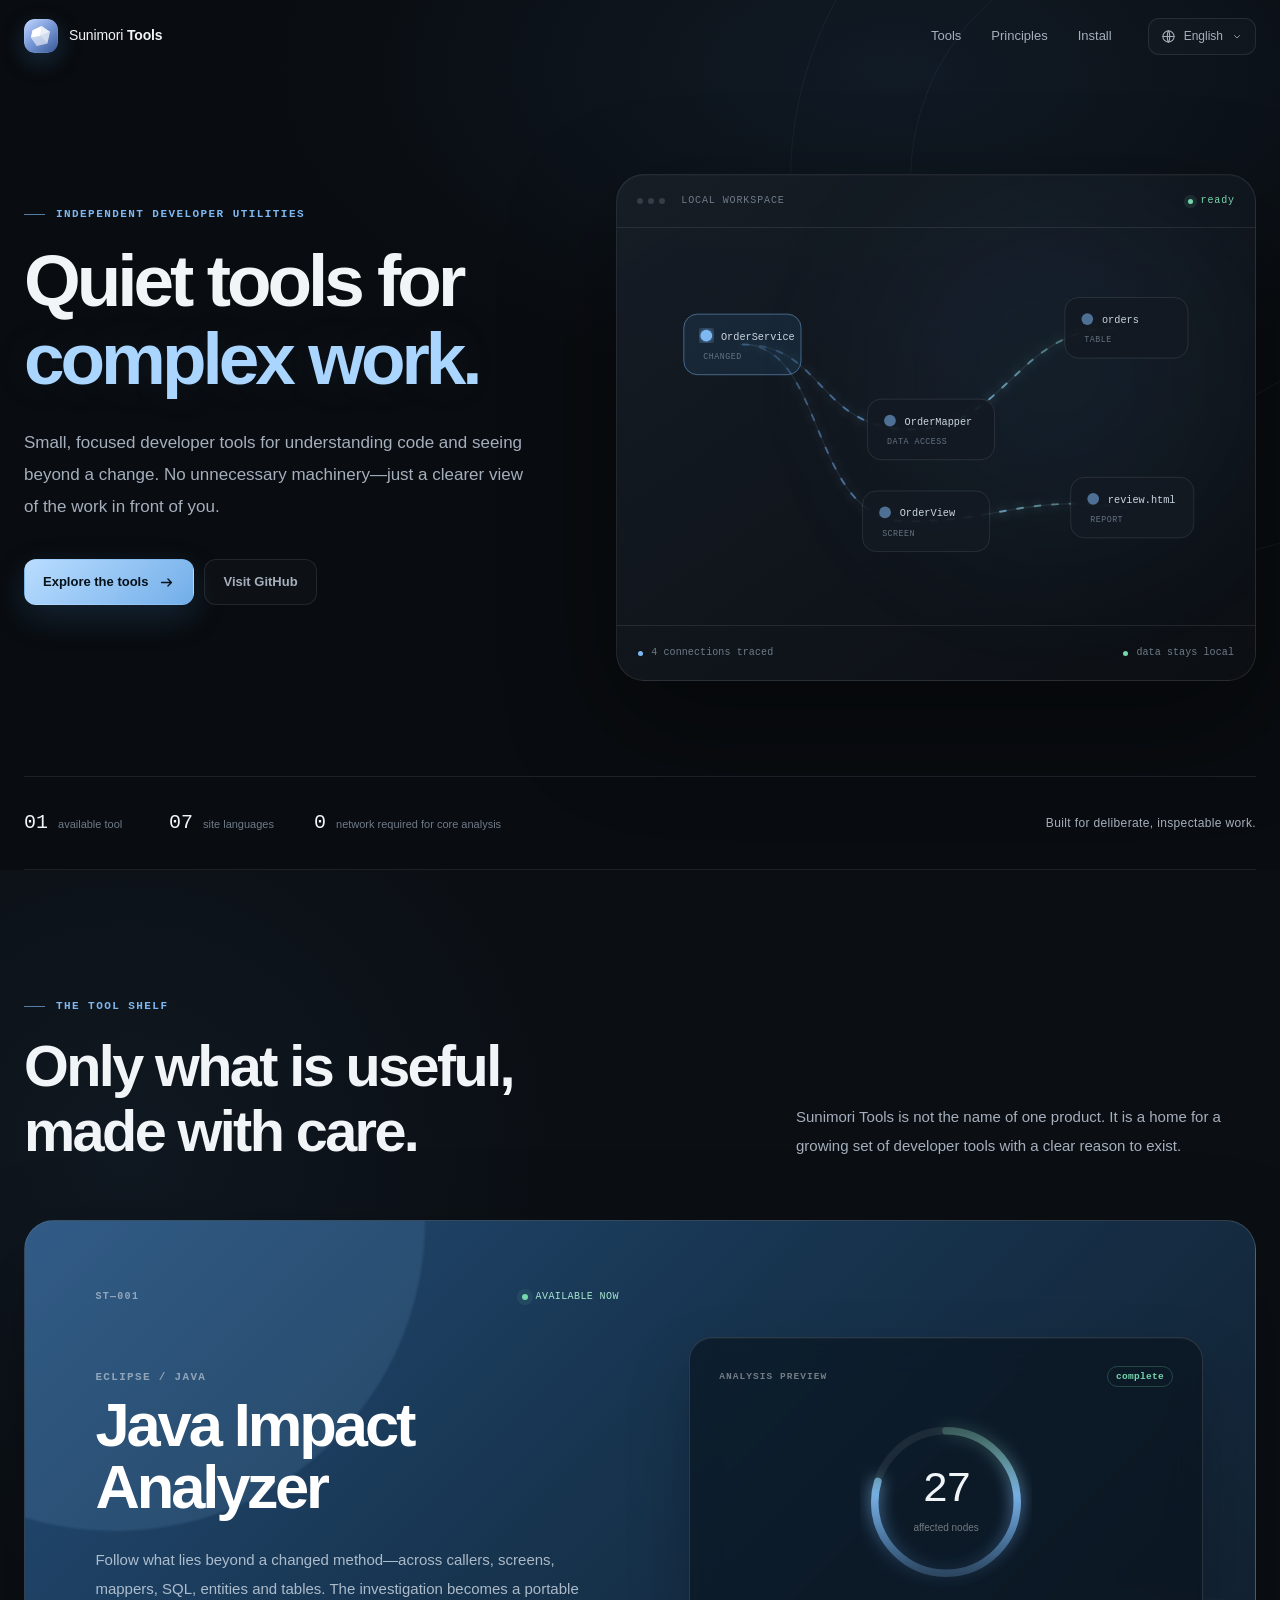
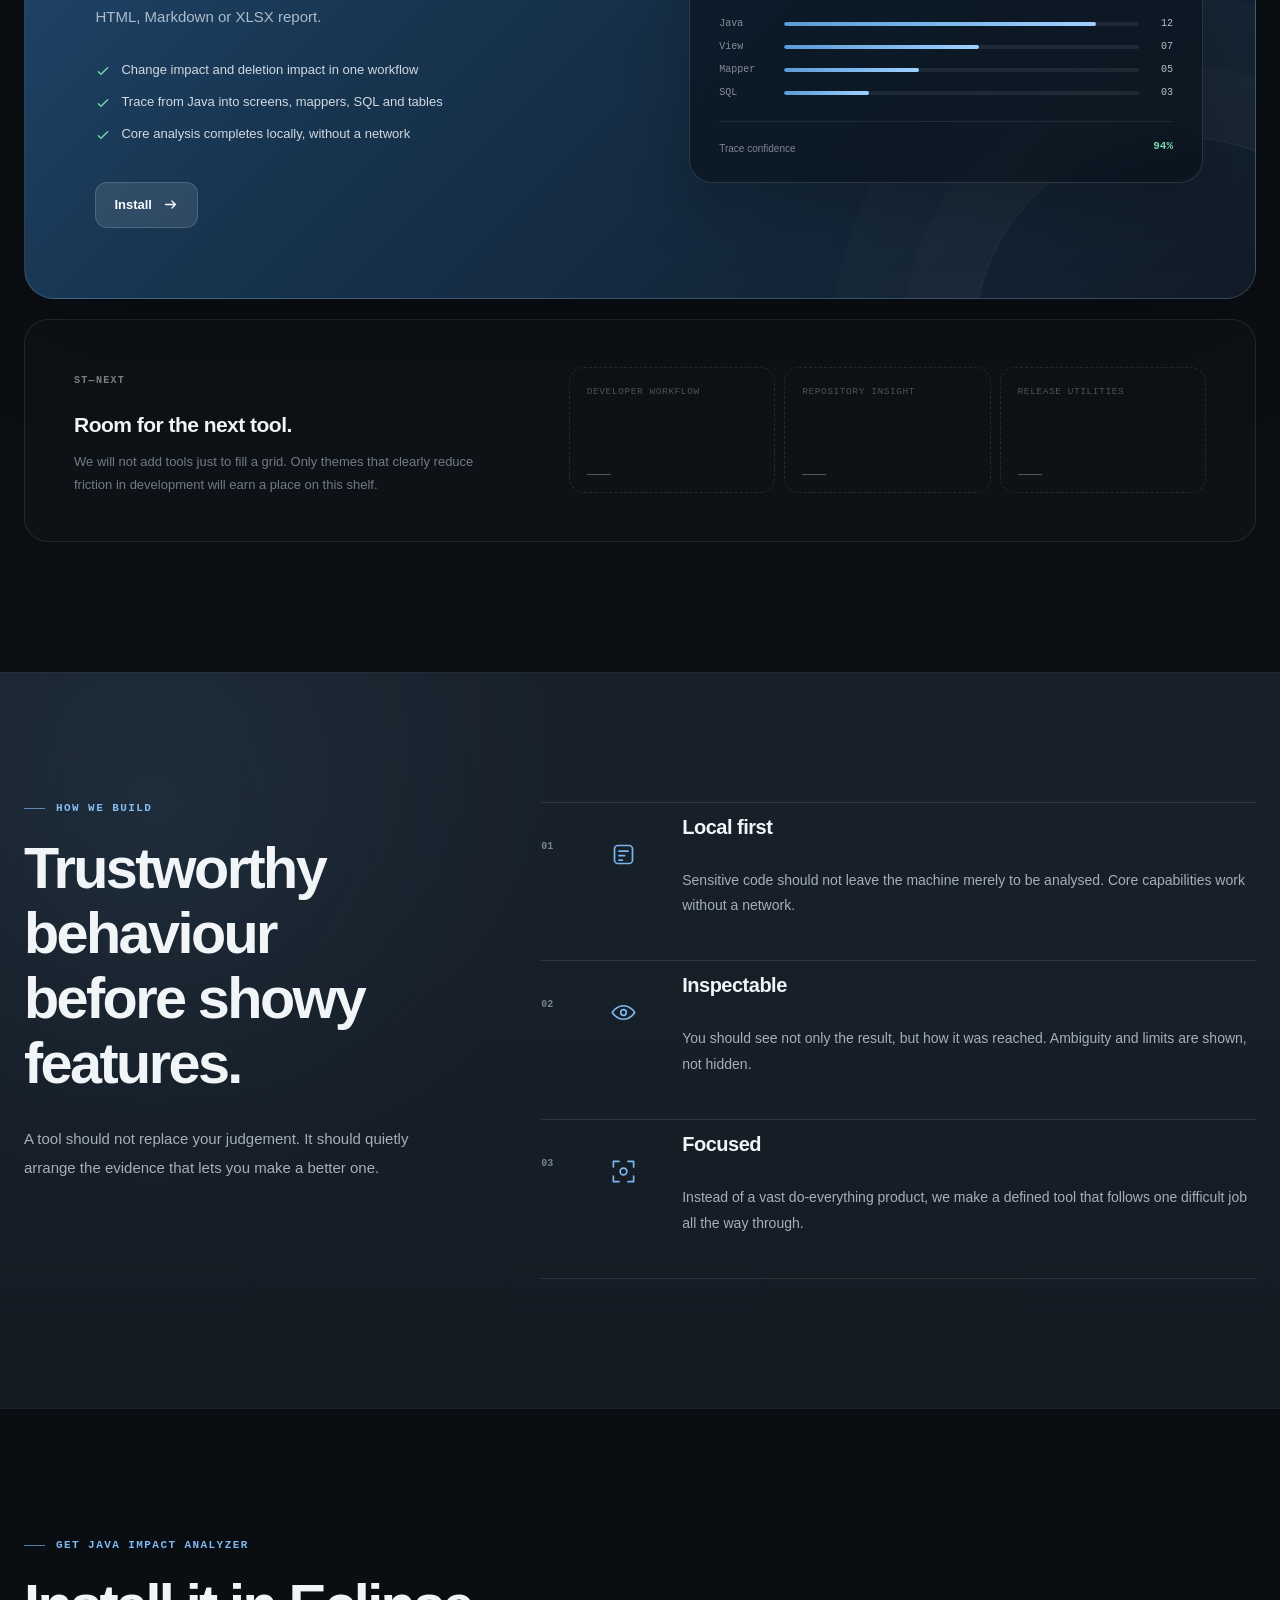
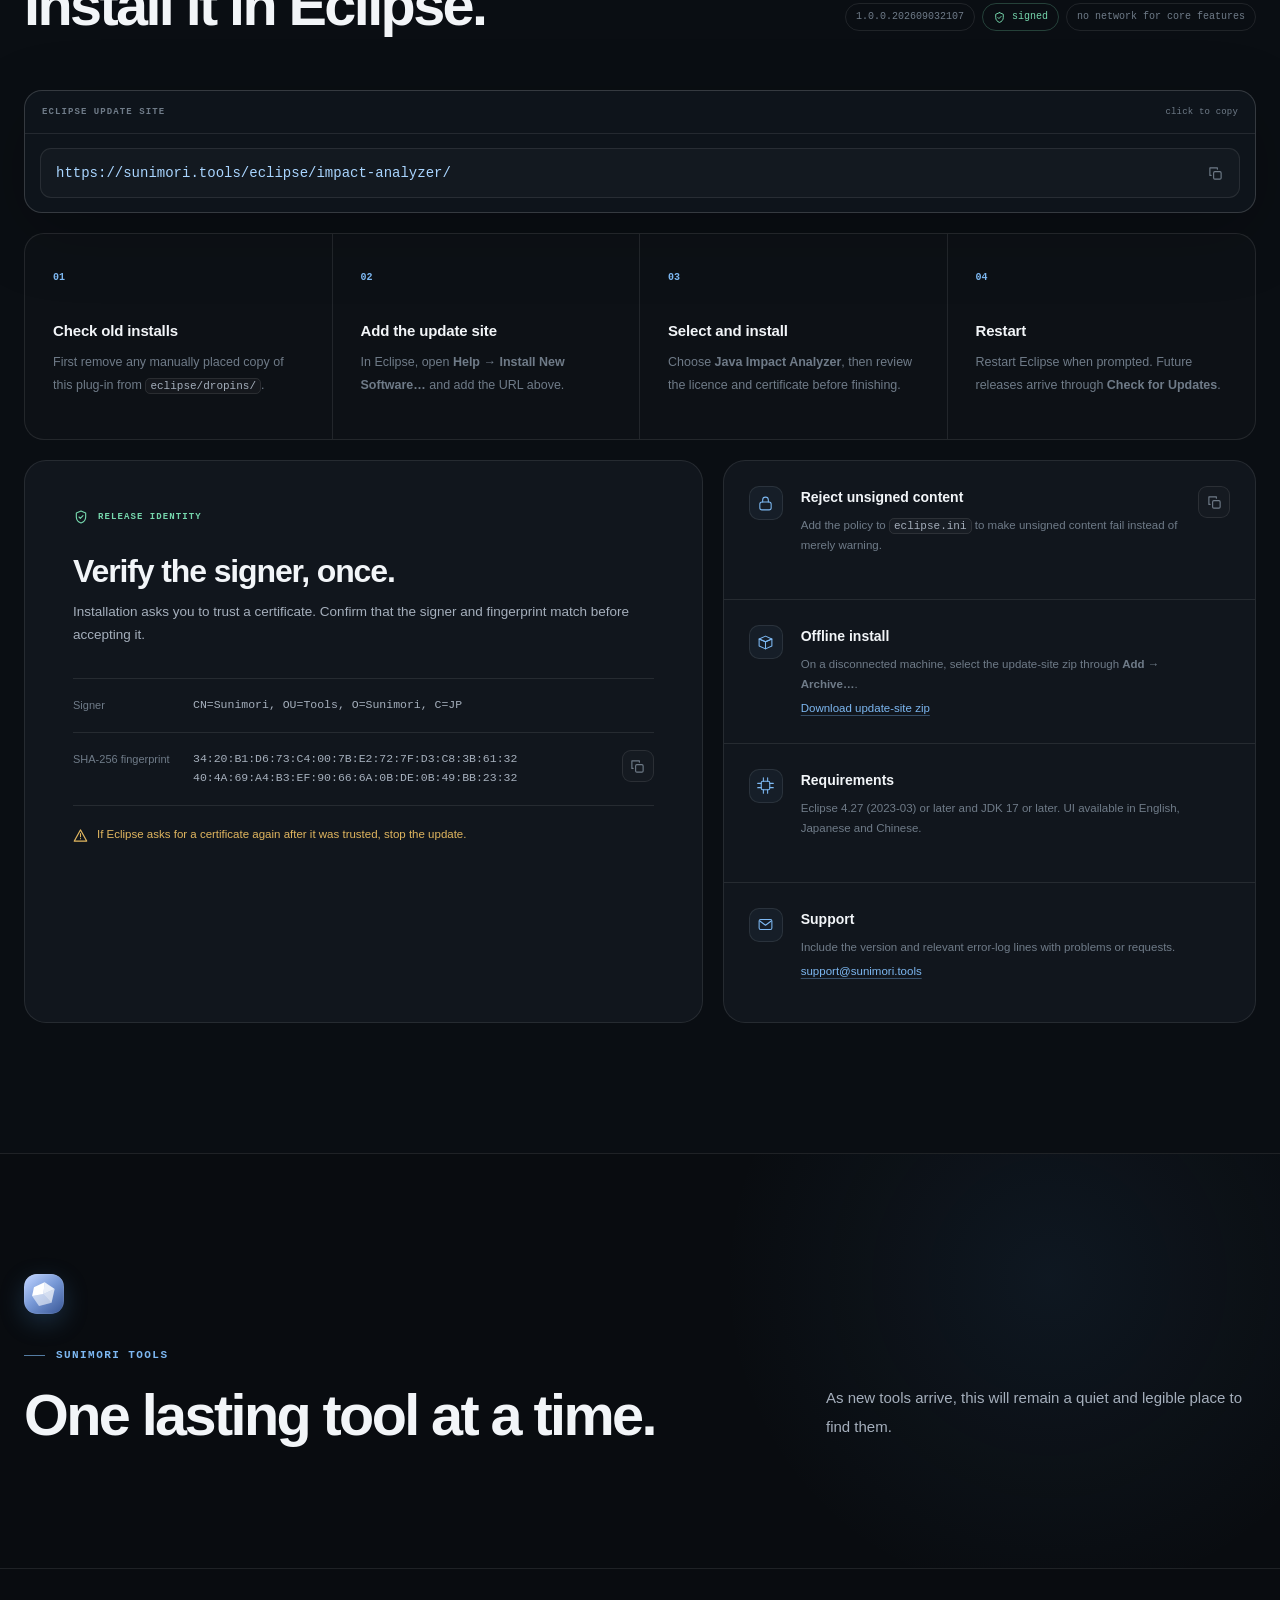
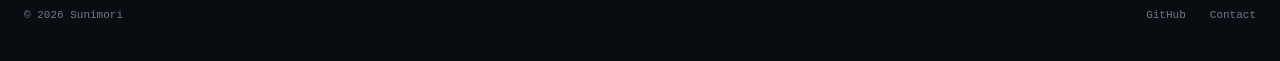
==== index.html @ 2eee233b "Hide private project repository links" ====
<!doctype html>
<html lang="ja">
<head>
  <meta charset="utf-8">
  <meta name="viewport" content="width=device-width, initial-scale=1">
  <meta name="robots" content="noindex, nofollow">
  <meta name="theme-color" content="#090c10">
  <meta name="description" content="Sunimori Tools — focused developer utilities for understanding complex systems.">
  <title>Sunimori Tools</title>
  <link rel="icon" href="assets/mark.svg" type="image/svg+xml">
  <link rel="stylesheet" href="assets/site.css">
</head>
<body>
  <a class="skip-link" href="#main" data-i18n="skip">本文へ移動</a>

  <header class="site-header" id="siteHeader">
    <div class="wrap header-inner">
      <a class="wordmark" href="#top" aria-label="Sunimori Tools">
        <span class="brand-mark" aria-hidden="true"><img src="assets/mark.svg" alt=""></span>
        <span>Sunimori <b>Tools</b></span>
      </a>
      <nav class="main-nav" aria-label="Primary">
        <a href="#tools" data-i18n="navTools">ツール</a>
        <a href="#principles" data-i18n="navPrinciples">考え方</a>
        <a href="#install" data-i18n="navInstall">導入</a>
      </nav>
      <div class="header-actions">
        <div class="language">
          <button class="language-button" id="languageButton" type="button" aria-expanded="false" aria-haspopup="menu" aria-controls="languageMenu">
            <svg viewBox="0 0 24 24" aria-hidden="true"><use href="#icon-globe"></use></svg>
            <span id="languageNow">日本語</span>
            <svg class="chevron" viewBox="0 0 24 24" aria-hidden="true"><use href="#icon-chevron"></use></svg>
          </button>
          <div class="language-menu" id="languageMenu" role="menu" aria-labelledby="languageButton"></div>
        </div>
      </div>
    </div>
  </header>

  <main id="main">
    <section class="hero" id="top">
      <div class="hero-orbit orbit-one" aria-hidden="true"></div>
      <div class="hero-orbit orbit-two" aria-hidden="true"></div>
      <div class="wrap hero-grid">
        <div class="hero-copy reveal">
          <p class="eyebrow"><span></span><span data-i18n="heroEyebrow">Independent developer utilities</span></p>
          <h1 data-i18n="heroTitle">複雑な仕事に、<br><em>静かな道具を。</em></h1>
          <p class="hero-lede" data-i18n="heroBody">コードを理解し、変更の先を見通すための、小さく集中した開発ツール。余計な仕組みを持ち込まず、手元の仕事を明確にします。</p>
          <div class="hero-actions">
            <a class="button button-primary" href="#tools"><span data-i18n="exploreTools">ツールを見る</span><svg viewBox="0 0 24 24" aria-hidden="true"><use href="#icon-arrow"></use></svg></a>
            <a class="button button-quiet" href="https://github.com/sunimori" target="_blank" rel="noreferrer"><span data-i18n="visitGithub">GitHub を見る</span></a>
          </div>
        </div>

        <div class="hero-object reveal" aria-label="A local dependency graph illustration">
          <div class="object-topline">
            <span class="object-dots" aria-hidden="true"><i></i><i></i><i></i></span>
            <span data-i18n="localWorkspace">LOCAL WORKSPACE</span>
            <span class="live-dot" data-i18n="ready">ready</span>
          </div>
          <div class="graph-stage" aria-hidden="true">
            <svg viewBox="0 0 620 390" role="img">
              <defs>
                <linearGradient id="lineGlow" x1="0" x2="1"><stop offset="0" stop-color="#64a7f1" stop-opacity=".18"/><stop offset=".55" stop-color="#86c5ff" stop-opacity=".8"/><stop offset="1" stop-color="#8ee2c0" stop-opacity=".22"/></linearGradient>
                <filter id="softGlow"><feGaussianBlur stdDeviation="5" result="blur"/><feMerge><feMergeNode in="blur"/><feMergeNode in="SourceGraphic"/></feMerge></filter>
              </defs>
              <path class="graph-path graph-path-faint" d="M112 111 C196 111 188 198 285 198 S392 94 495 94"/>
              <path class="graph-path graph-path-faint" d="M112 111 C198 111 180 292 280 292 S398 264 506 278"/>
              <path class="graph-path graph-path-main" d="M112 111 C196 111 188 198 285 198 S392 94 495 94"/>
              <path class="graph-path graph-path-main delay" d="M112 111 C198 111 180 292 280 292 S398 264 506 278"/>
              <g class="graph-node node-source" transform="translate(52 80)"><rect width="120" height="62" rx="14"/><circle cx="23" cy="22" r="6"/><text x="38" y="26">OrderService</text><text class="node-sub" x="20" y="46">changed</text></g>
              <g class="graph-node" transform="translate(240 167)"><rect width="130" height="62" rx="14"/><circle cx="23" cy="22" r="6"/><text x="38" y="26">OrderMapper</text><text class="node-sub" x="20" y="46">data access</text></g>
              <g class="graph-node" transform="translate(442 63)"><rect width="126" height="62" rx="14"/><circle cx="23" cy="22" r="6"/><text x="38" y="26">orders</text><text class="node-sub" x="20" y="46">table</text></g>
              <g class="graph-node" transform="translate(235 261)"><rect width="130" height="62" rx="14"/><circle cx="23" cy="22" r="6"/><text x="38" y="26">OrderView</text><text class="node-sub" x="20" y="46">screen</text></g>
              <g class="graph-node" transform="translate(448 247)"><rect width="126" height="62" rx="14"/><circle cx="23" cy="22" r="6"/><text x="38" y="26">review.html</text><text class="node-sub" x="20" y="46">report</text></g>
            </svg>
          </div>
          <div class="object-footer">
            <span><i class="status-light blue"></i><span data-i18n="connections">4 connections traced</span></span>
            <span><i class="status-light green"></i><span data-i18n="staysLocal">data stays local</span></span>
          </div>
        </div>
      </div>

      <div class="wrap proof-strip reveal" aria-label="Sunimori Tools values">
        <div><strong>01</strong><span data-i18n="proofTool">available tool</span></div>
        <div><strong>07</strong><span data-i18n="proofLanguages">site languages</span></div>
        <div><strong>0</strong><span data-i18n="proofNetwork">network required for core analysis</span></div>
        <p data-i18n="proofNote">Built for deliberate, inspectable work.</p>
      </div>
    </section>

    <section class="section catalog" id="tools">
      <div class="wrap">
        <div class="section-heading reveal">
          <div><p class="eyebrow"><span></span><span data-i18n="catalogEyebrow">The tool shelf</span></p><h2 data-i18n="catalogTitle">必要なものだけを、丁寧に。</h2></div>
          <p data-i18n="catalogBody">Sunimori Tools は単一製品の名前ではありません。これから増える、用途の明確な開発ツールのための場所です。</p>
        </div>

        <article class="featured-tool reveal">
          <div class="tool-copy">
            <div class="tool-meta"><span class="product-index">ST—001</span><span class="availability"><i></i><span data-i18n="available">Available now</span></span></div>
            <p class="tool-kicker">Eclipse / Java</p>
            <h3>Java Impact Analyzer</h3>
            <p class="tool-description" data-i18n="toolBody">変更したメソッドの先に何があるかを、呼び出し元、画面、mapper、SQL、entity、table まで横断して追跡します。調査結果は持ち運べる HTML / Markdown / XLSX レポートになります。</p>
            <ul class="feature-list">
              <li><svg viewBox="0 0 24 24" aria-hidden="true"><use href="#icon-check"></use></svg><span data-i18n="featureOne">変更影響と削除影響を一つの流れで調査</span></li>
              <li><svg viewBox="0 0 24 24" aria-hidden="true"><use href="#icon-check"></use></svg><span data-i18n="featureTwo">Java から画面・mapper・SQL・table まで横断</span></li>
              <li><svg viewBox="0 0 24 24" aria-hidden="true"><use href="#icon-check"></use></svg><span data-i18n="featureThree">コア分析はローカル完結、ネットワーク不要</span></li>
            </ul>
            <div class="tool-actions">
              <a class="button button-light" href="#install"><span data-i18n="installNow">導入する</span><svg viewBox="0 0 24 24" aria-hidden="true"><use href="#icon-arrow"></use></svg></a>
            </div>
          </div>
          <div class="tool-panel" aria-label="Java Impact Analyzer summary">
            <div class="panel-heading"><span data-i18n="analysisPreview">ANALYSIS PREVIEW</span><span class="panel-chip" data-i18n="complete">complete</span></div>
            <div class="impact-ring"><svg viewBox="0 0 120 120" aria-hidden="true"><circle class="ring-track" cx="60" cy="60" r="48"></circle><circle class="ring-value" cx="60" cy="60" r="48"></circle></svg><div><strong>27</strong><span data-i18n="affectedNodes">affected nodes</span></div></div>
            <div class="impact-bars">
              <div><span>Java</span><i><b style="--w:88%"></b></i><em>12</em></div><div><span>View</span><i><b style="--w:55%"></b></i><em>07</em></div><div><span>Mapper</span><i><b style="--w:38%"></b></i><em>05</em></div><div><span>SQL</span><i><b style="--w:24%"></b></i><em>03</em></div>
            </div>
            <div class="panel-summary"><span data-i18n="confidence">Trace confidence</span><strong>94%</strong></div>
          </div>
        </article>

        <div class="future-shelf reveal">
          <div class="future-intro"><span class="product-index">ST—NEXT</span><h3 data-i18n="futureTitle">次の道具のための余白。</h3><p data-i18n="futureBody">数を埋めるためには増やしません。開発の摩擦をはっきり減らせるテーマだけを、この棚に追加していきます。</p></div>
          <div class="future-track" aria-hidden="true"><div><span>Developer workflow</span><i></i></div><div><span>Repository insight</span><i></i></div><div><span>Release utilities</span><i></i></div></div>
        </div>
      </div>
    </section>

    <section class="section principles" id="principles">
      <div class="wrap principles-grid">
        <div class="principles-lead reveal"><p class="eyebrow"><span></span><span data-i18n="principlesEyebrow">How we build</span></p><h2 data-i18n="principlesTitle">目立つ機能より、<br>信頼できる振る舞い。</h2><p data-i18n="principlesBody">道具は、使う人の判断を置き換えるものではなく、判断できる材料を静かに整えるものだと考えています。</p></div>
        <div class="principle-list">
          <article class="principle reveal"><span>01</span><svg viewBox="0 0 24 24" aria-hidden="true"><use href="#icon-local"></use></svg><h3 data-i18n="principleOneTitle">Local first</h3><p data-i18n="principleOneBody">機密性の高いコードを、分析のためだけに外へ送らない。主要機能はネットワークなしで成立させます。</p></article>
          <article class="principle reveal"><span>02</span><svg viewBox="0 0 24 24" aria-hidden="true"><use href="#icon-eye"></use></svg><h3 data-i18n="principleTwoTitle">Inspectable</h3><p data-i18n="principleTwoBody">結果だけでなく、どう到達したかを追えること。曖昧さや上限も隠さず、確認可能な形で示します。</p></article>
          <article class="principle reveal"><span>03</span><svg viewBox="0 0 24 24" aria-hidden="true"><use href="#icon-focus"></use></svg><h3 data-i18n="principleThreeTitle">Focused</h3><p data-i18n="principleThreeBody">巨大な万能製品を目指さず、一つの厄介な仕事を最後まで扱える、輪郭のはっきりした道具を作ります。</p></article>
        </div>
      </div>
    </section>

    <section class="section install" id="install">
      <div class="wrap">
        <div class="install-heading reveal">
          <div><p class="eyebrow"><span></span><span data-i18n="installEyebrow">Get Java Impact Analyzer</span></p><h2 data-i18n="installTitle">Eclipse に導入する。</h2></div>
          <div class="release-badges"><span id="plugin-version">1.0.0.202608250719</span><span class="signed"><svg viewBox="0 0 24 24" aria-hidden="true"><use href="#icon-shield"></use></svg><span data-i18n="signed">署名済み</span></span><span data-i18n="networkOptional">コア機能は通信不要</span></div>
        </div>
        <div class="install-console reveal">
          <div class="console-label"><span data-i18n="updateSite">ECLIPSE UPDATE SITE</span><em data-i18n="copyHint">クリックしてコピー</em></div>
          <div class="copy-field"><code id="updateUrl">https://sunimori.tools/eclipse/impact-analyzer/</code><button type="button" data-copy="updateUrl" data-i18n-title="copy" aria-label="Copy"><svg class="copy-icon" viewBox="0 0 24 24" aria-hidden="true"><use href="#icon-copy"></use></svg><svg class="done-icon" viewBox="0 0 24 24" aria-hidden="true"><use href="#icon-check"></use></svg><span data-i18n="copy">コピー</span></button></div>
        </div>
        <div class="install-steps reveal">
          <article><span>01</span><h3 data-i18n="stepOneTitle">古い配置を確認</h3><p data-i18n="stepOneBody"><code>eclipse/dropins/</code> に手動配置した同プラグインの jar があれば、先に削除します。</p></article>
          <article><span>02</span><h3 data-i18n="stepTwoTitle">更新サイトを追加</h3><p data-i18n="stepTwoBody">Eclipse の <strong>Help → Install New Software…</strong> から、上の URL を追加します。</p></article>
          <article><span>03</span><h3 data-i18n="stepThreeTitle">選択して導入</h3><p data-i18n="stepThreeBody"><strong>Java Impact Analyzer</strong> を選び、ライセンスと証明書を確認して完了します。</p></article>
          <article><span>04</span><h3 data-i18n="stepFourTitle">再起動</h3><p data-i18n="stepFourBody">案内に従って Eclipse を再起動します。以降は <strong>Check for Updates</strong> で更新できます。</p></article>
        </div>

        <div class="trust-layout">
          <article class="trust-card reveal">
            <div class="card-label"><svg viewBox="0 0 24 24" aria-hidden="true"><use href="#icon-shield"></use></svg><span data-i18n="trustLabel">RELEASE IDENTITY</span></div>
            <h3 data-i18n="trustTitle">最初の一度だけ、署名者を確認。</h3>
            <p data-i18n="trustBody">インストール中に証明書の信頼を求められます。署名者と指紋が一致することを確認してから信頼してください。</p>
            <dl class="identity-list">
              <div><dt data-i18n="signer">署名者</dt><dd>CN=Sunimori, OU=Tools, O=Sunimori, C=JP</dd></div>
              <div><dt data-i18n="fingerprint">SHA-256 指紋</dt><dd class="fingerprint"><code id="fingerprint">34:20:B1:D6:73:C4:00:7B:E2:72:7F:D3:C8:3B:61:32 40:4A:69:A4:B3:EF:90:66:6A:0B:DE:0B:49:BB:23:32</code><button type="button" data-copy="fingerprint" data-i18n-title="copy" aria-label="Copy"><svg class="copy-icon" viewBox="0 0 24 24"><use href="#icon-copy"></use></svg><svg class="done-icon" viewBox="0 0 24 24"><use href="#icon-check"></use></svg></button></dd></div>
            </dl>
            <p class="trust-warning"><svg viewBox="0 0 24 24" aria-hidden="true"><use href="#icon-alert"></use></svg><span data-i18n="trustWarning">信頼後に証明書を再度求められた場合は、更新を中止してください。</span></p>
          </article>
          <div class="release-details reveal">
            <div class="release-row"><span class="row-icon"><svg viewBox="0 0 24 24" aria-hidden="true"><use href="#icon-lock"></use></svg></span><div><h3 data-i18n="unsignedTitle">未署名を拒否</h3><p data-i18n="unsignedBody"><code>eclipse.ini</code> に追加すると、未署名コンテンツを警告ではなく失敗にできます。</p></div><button class="mini-copy" type="button" data-copy="unsignedPolicy" data-i18n-title="copy" aria-label="Copy"><svg class="copy-icon" viewBox="0 0 24 24"><use href="#icon-copy"></use></svg><svg class="done-icon" viewBox="0 0 24 24"><use href="#icon-check"></use></svg></button><code id="unsignedPolicy" class="hidden-source">-Declipse.p2.unsignedPolicy=fail</code></div>
            <div class="release-row"><span class="row-icon"><svg viewBox="0 0 24 24" aria-hidden="true"><use href="#icon-box"></use></svg></span><div><h3 data-i18n="offlineTitle">オフライン導入</h3><p data-i18n="offlineBody">ネットワークに接続できない端末では、更新サイトの zip を <strong>Add → Archive…</strong> から指定できます。</p><a href="impact-analyzer.zip" data-i18n="downloadZip">更新サイト zip を取得</a></div></div>
            <div class="release-row"><span class="row-icon"><svg viewBox="0 0 24 24" aria-hidden="true"><use href="#icon-cpu"></use></svg></span><div><h3 data-i18n="requirementsTitle">動作条件</h3><p data-i18n="requirementsBody">Eclipse 4.27（2023-03）以降、JDK 17 以降。英語・日本語・中国語の UI に対応。</p></div></div>
            <div class="release-row"><span class="row-icon"><svg viewBox="0 0 24 24" aria-hidden="true"><use href="#icon-mail"></use></svg></span><div><h3 data-i18n="supportTitle">問い合わせ</h3><p data-i18n="supportBody">不具合や要望には、版番号とエラーログの該当行を添えてください。</p><a href="mailto:support@sunimori.tools">support@sunimori.tools</a></div></div>
          </div>
        </div>
      </div>
    </section>

    <section class="closing"><div class="wrap closing-inner reveal"><div><span class="brand-mark small" aria-hidden="true"><img src="assets/mark.svg" alt=""></span><p class="eyebrow"><span></span><span>Sunimori Tools</span></p><h2 data-i18n="closingTitle">一つずつ、長く使えるものを。</h2></div><p data-i18n="closingBody">新しい道具が加わっても、ここは静かで、見通しのよい場所であり続けます。</p></div></section>
  </main>

  <footer><div class="wrap footer-inner"><p>© <span id="year"></span> Sunimori</p><div><a href="https://github.com/sunimori" target="_blank" rel="noreferrer">GitHub</a><a href="mailto:support@sunimori.tools" data-i18n="contact">Contact</a></div></div></footer>

  <svg class="symbol-sprite" aria-hidden="true">
    <symbol id="icon-github" viewBox="0 0 24 24"><path d="M15 22v-4a4.8 4.8 0 0 0-1-3.5c3.3-.4 6.8-1.6 6.8-7.4A5.8 5.8 0 0 0 19.3 3 5.4 5.4 0 0 0 19.1 0S17.9-.4 15 1.5a14 14 0 0 0-6 0C6.1-.4 4.9 0 4.9 0a5.4 5.4 0 0 0-.2 3A5.8 5.8 0 0 0 3.2 7.1c0 5.8 3.5 7 6.8 7.4A4.8 4.8 0 0 0 9 18v4m0-3c-5 .9-5-2.4-7-3"/></symbol>
    <symbol id="icon-globe" viewBox="0 0 24 24"><circle cx="12" cy="12" r="9"/><path d="M3 12h18M12 3c2.5 2.5 2.5 15.5 0 18M12 3c-2.5 2.5-2.5 15.5 0 18"/></symbol>
    <symbol id="icon-chevron" viewBox="0 0 24 24"><path d="m7 10 5 5 5-5"/></symbol>
    <symbol id="icon-arrow" viewBox="0 0 24 24"><path d="M5 12h14m-5-5 5 5-5 5"/></symbol>
    <symbol id="icon-external" viewBox="0 0 24 24"><path d="M14 5h5v5m0-5-8 8M19 14v5H5V5h5"/></symbol>
    <symbol id="icon-check" viewBox="0 0 24 24"><path d="m5 13 4 4L19 7"/></symbol>
    <symbol id="icon-local" viewBox="0 0 24 24"><rect x="4" y="4" width="16" height="16" rx="3"/><path d="M8 9h8M8 13h5M8 17h3"/></symbol>
    <symbol id="icon-eye" viewBox="0 0 24 24"><path d="M2 12s3.5-6 10-6 10 6 10 6-3.5 6-10 6S2 12 2 12Z"/><circle cx="12" cy="12" r="2.5"/></symbol>
    <symbol id="icon-focus" viewBox="0 0 24 24"><path d="M8 3H3v5m13-5h5v5m0 8v5h-5M8 21H3v-5"/><circle cx="12" cy="12" r="3"/></symbol>
    <symbol id="icon-shield" viewBox="0 0 24 24"><path d="m12 3 7 3v6c0 4.5-3 7.7-7 9-4-1.3-7-4.5-7-9V6l7-3Z"/><path d="m9 12 2 2 4-4"/></symbol>
    <symbol id="icon-copy" viewBox="0 0 24 24"><rect x="9" y="9" width="12" height="12" rx="2"/><path d="M5 15H3V3h12v2"/></symbol>
    <symbol id="icon-alert" viewBox="0 0 24 24"><path d="m12 3 10 18H2L12 3Z"/><path d="M12 9v5m0 3h.01"/></symbol>
    <symbol id="icon-lock" viewBox="0 0 24 24"><rect x="4" y="10" width="16" height="11" rx="3"/><path d="M8 10V7a4 4 0 0 1 8 0v3"/></symbol>
    <symbol id="icon-box" viewBox="0 0 24 24"><path d="m3 7 9 4 9-4-9-4-9 4Z"/><path d="m3 7 9 4v10l-9-4V7Zm18 0-9 4v10l9-4V7Z"/></symbol>
    <symbol id="icon-cpu" viewBox="0 0 24 24"><rect x="6" y="6" width="12" height="12" rx="2"/><path d="M9 1v5m6-5v5M9 18v5m6-5v5M1 9h5m-5 6h5m12-6h5m-5 6h5"/></symbol>
    <symbol id="icon-mail" viewBox="0 0 24 24"><rect x="3" y="5" width="18" height="14" rx="2"/><path d="m4 7 8 6 8-6"/></symbol>
  </svg>
  <script src="assets/site.js"></script>
</body>
</html>
---- assets/site.css ----
:root {
  color-scheme: dark;
  --bg: #090c10;
  --bg-soft: #0d1117;
  --surface: #11161d;
  --surface-raised: #161c24;
  --surface-pale: #eef4fa;
  --line: rgba(255, 255, 255, .09);
  --line-strong: rgba(255, 255, 255, .16);
  --ink: #f2f5f8;
  --ink-soft: #a5afbc;
  --ink-muted: #6f7b88;
  --dark-ink: #111821;
  --dark-soft: #596675;
  --blue: #7db8f2;
  --blue-bright: #a9d5ff;
  --blue-deep: #3979bd;
  --green: #76d7ad;
  --amber: #e1b65f;
  --mono: "SFMono-Regular", "Cascadia Code", "Roboto Mono", Consolas, monospace;
  --sans: Inter, ui-sans-serif, -apple-system, BlinkMacSystemFont, "Segoe UI Variable", "Segoe UI", "Hiragino Sans", "Yu Gothic UI", "Noto Sans CJK JP", sans-serif;
  --display: Inter, ui-sans-serif, -apple-system, BlinkMacSystemFont, "Segoe UI Variable Display", "Segoe UI", "Hiragino Sans", "Yu Gothic UI", sans-serif;
  --wrap: 1240px;
  --radius: 24px;
}

* { box-sizing: border-box; }
html { scroll-behavior: smooth; -webkit-text-size-adjust: 100%; }
body {
  margin: 0;
  background: var(--bg);
  color: var(--ink);
  font-family: var(--sans);
  font-size: 15px;
  line-height: 1.7;
  -webkit-font-smoothing: antialiased;
  text-rendering: optimizeLegibility;
}
body::selection, ::selection { background: rgba(125, 184, 242, .28); color: #fff; }
a { color: inherit; }
button, input { font: inherit; }
button { color: inherit; }
svg { display: block; }
.wrap { width: min(var(--wrap), calc(100% - 48px)); margin-inline: auto; }
.symbol-sprite { position: absolute; width: 0; height: 0; overflow: hidden; }
.skip-link { position: fixed; top: 12px; left: 12px; z-index: 1000; transform: translateY(-160%); padding: 10px 15px; border-radius: 9px; background: var(--ink); color: var(--bg); text-decoration: none; }
.skip-link:focus { transform: none; }
:focus-visible { outline: 2px solid var(--blue); outline-offset: 3px; border-radius: 6px; }

/* Header */
.site-header {
  position: fixed;
  inset: 0 0 auto;
  z-index: 100;
  border-bottom: 1px solid transparent;
  transition: background .25s ease, border-color .25s ease;
}
.site-header.scrolled { background: rgba(9, 12, 16, .78); border-bottom-color: var(--line); backdrop-filter: blur(18px) saturate(1.4); }
.header-inner { height: 72px; display: flex; align-items: center; gap: 36px; }
.wordmark { display: inline-flex; align-items: center; gap: 11px; text-decoration: none; font-size: 14px; letter-spacing: -.01em; font-weight: 500; white-space: nowrap; }
.wordmark b { font-weight: 730; }
.brand-mark { width: 34px; height: 34px; border-radius: 11px; display: grid; place-items: center; overflow: hidden; color: #fff; background: #07101f; box-shadow: 0 8px 24px rgba(73, 142, 208, .25), inset 0 1px rgba(255,255,255,.35); }
.brand-mark img { display: block; width: 100%; height: 100%; object-fit: cover; }
.brand-mark.small { width: 40px; height: 40px; border-radius: 13px; margin-bottom: 35px; }
.main-nav { display: flex; align-items: center; gap: 30px; margin-left: auto; }
.main-nav a { color: var(--ink-soft); text-decoration: none; font-size: 13px; transition: color .18s; }
.main-nav a:hover { color: var(--ink); }
.header-actions { display: flex; align-items: center; gap: 9px; }
.source-link, .language-button { min-height: 37px; border: 1px solid var(--line); border-radius: 11px; display: inline-flex; align-items: center; gap: 8px; padding: 0 12px; color: var(--ink-soft); background: rgba(255,255,255,.018); font-size: 12px; text-decoration: none; transition: color .18s, border-color .18s, background .18s; }
.source-link:hover, .language-button:hover { color: var(--ink); border-color: var(--line-strong); background: rgba(255,255,255,.04); }
.source-link svg, .language-button svg { width: 15px; height: 15px; fill: none; stroke: currentColor; stroke-width: 1.7; stroke-linecap: round; stroke-linejoin: round; }
.language { position: relative; }
.language-button { cursor: pointer; }
.language-button .chevron { width: 12px; transition: transform .18s ease; }
.language-button[aria-expanded="true"] .chevron { transform: rotate(180deg); }
.language-menu { display: none; position: absolute; top: calc(100% + 9px); right: 0; width: 208px; padding: 7px; border: 1px solid var(--line-strong); border-radius: 14px; background: rgba(17, 22, 29, .96); box-shadow: 0 22px 70px rgba(0,0,0,.45); backdrop-filter: blur(18px); }
.language-menu.open { display: block; }
.language-menu button { width: 100%; min-height: 39px; display: flex; align-items: center; gap: 9px; padding: 0 10px; border: 0; border-radius: 9px; background: transparent; color: var(--ink-soft); cursor: pointer; font-size: 13px; text-align: left; }
.language-menu button:hover { color: var(--ink); background: rgba(255,255,255,.05); }
.language-menu button[aria-checked="true"] { color: var(--blue-bright); }
.language-menu button .menu-check { width: 14px; opacity: 0; }
.language-menu button[aria-checked="true"] .menu-check { opacity: 1; }
.language-menu button small { margin-left: auto; color: var(--ink-muted); font: 10px var(--mono); letter-spacing: .06em; }

/* Shared */
.section { padding: 130px 0; }
#tools, #principles, #install { scroll-margin-top: 28px; }
.eyebrow { display: flex; align-items: center; gap: 11px; margin: 0 0 21px; color: var(--blue); font: 600 11px/1.2 var(--mono); letter-spacing: .13em; text-transform: uppercase; }
.eyebrow > span:first-child { width: 21px; height: 1px; background: currentColor; opacity: .65; }
.button { min-height: 46px; display: inline-flex; align-items: center; justify-content: center; gap: 10px; padding: 0 18px; border: 1px solid transparent; border-radius: 12px; text-decoration: none; font-size: 13px; font-weight: 650; transition: transform .18s ease, background .18s ease, border-color .18s ease, color .18s ease; }
.button:hover { transform: translateY(-2px); }
.button svg { width: 17px; height: 17px; fill: none; stroke: currentColor; stroke-width: 1.8; stroke-linecap: round; stroke-linejoin: round; }
.button-primary { color: #07111a; background: linear-gradient(135deg, #b9ddff, #72aee9); box-shadow: 0 12px 35px rgba(70, 139, 202, .2); }
.button-primary:hover { background: linear-gradient(135deg, #d0e9ff, #88bdf0); }
.button-quiet { color: var(--ink-soft); border-color: var(--line); background: rgba(255,255,255,.02); }
.button-quiet:hover { color: var(--ink); border-color: var(--line-strong); background: rgba(255,255,255,.045); }
.button-light { color: #f8fbfe; background: rgba(255,255,255,.1); border-color: rgba(255,255,255,.15); }
.button-light:hover { background: rgba(255,255,255,.15); }
.text-link { display: inline-flex; align-items: center; gap: 7px; color: rgba(255,255,255,.68); text-decoration: none; font-size: 13px; font-weight: 550; }
.text-link:hover { color: #fff; }
.text-link svg { width: 15px; fill: none; stroke: currentColor; stroke-width: 1.7; stroke-linecap: round; stroke-linejoin: round; }
.reveal { opacity: 1; transform: none; }
.motion-ready .reveal { opacity: 0; transform: translateY(18px); transition: opacity .7s cubic-bezier(.2,.7,.2,1), transform .7s cubic-bezier(.2,.7,.2,1); }
.motion-ready .reveal.visible { opacity: 1; transform: none; }

/* Hero */
.hero { position: relative; overflow: hidden; min-height: 850px; padding: 174px 0 0; background: radial-gradient(ellipse 72% 55% at 70% 8%, rgba(72, 132, 192, .12), transparent 68%); }
.hero::before { content: ""; position: absolute; inset: 72px 0 auto; height: 690px; opacity: .24; background-image: linear-gradient(rgba(255,255,255,.025) 1px, transparent 1px), linear-gradient(90deg, rgba(255,255,255,.025) 1px, transparent 1px); background-size: 74px 74px; mask-image: radial-gradient(ellipse at 70% 40%, #000, transparent 72%); }
.hero::after { content: ""; position: absolute; left: 0; right: 0; bottom: 0; height: 220px; background: linear-gradient(transparent, var(--bg)); pointer-events: none; }
.hero-orbit { position: absolute; border: 1px solid rgba(125,184,242,.07); border-radius: 50%; pointer-events: none; }
.orbit-one { width: 760px; height: 760px; right: -270px; top: -200px; }
.orbit-two { width: 480px; height: 480px; right: -110px; top: -60px; }
.hero-grid { position: relative; z-index: 2; display: grid; grid-template-columns: minmax(0, .88fr) minmax(500px, 1.12fr); align-items: center; gap: clamp(54px, 7vw, 100px); }
.hero-copy { padding-bottom: 42px; }
.hero h1 { max-width: 650px; margin: 0; font-family: var(--display); font-size: clamp(54px, 5.7vw, 82px); font-weight: 640; line-height: 1.075; letter-spacing: -.055em; }
.hero h1 em { color: var(--blue-bright); font-style: normal; font-weight: inherit; text-shadow: 0 0 45px rgba(123,184,240,.1); }
.hero-lede { max-width: 590px; margin: 28px 0 0; color: var(--ink-soft); font-size: clamp(15px, 1.4vw, 17px); line-height: 1.9; }
.hero-actions { display: flex; flex-wrap: wrap; gap: 10px; margin-top: 36px; }
.hero-object { position: relative; overflow: hidden; min-height: 505px; border: 1px solid var(--line); border-radius: 28px; background: linear-gradient(145deg, rgba(23,30,39,.94), rgba(12,16,21,.96)); box-shadow: 0 40px 110px rgba(0,0,0,.38), inset 0 1px rgba(255,255,255,.025); transform: perspective(1200px) rotateY(-2deg) rotateX(1deg); }
.hero-object.visible { transform: perspective(1200px) rotateY(-2deg) rotateX(1deg); }
.hero-object::before { content: ""; position: absolute; width: 340px; height: 340px; top: 30px; right: 30px; border-radius: 50%; background: rgba(71,135,198,.08); filter: blur(70px); }
.object-topline, .object-footer { position: relative; z-index: 2; display: flex; align-items: center; color: var(--ink-muted); font: 10px/1 var(--mono); letter-spacing: .09em; text-transform: uppercase; }
.object-topline { height: 53px; padding: 0 20px; border-bottom: 1px solid var(--line); }
.object-dots { display: flex; gap: 5px; margin-right: 16px; }
.object-dots i { width: 6px; height: 6px; border-radius: 50%; background: var(--ink-muted); opacity: .35; }
.live-dot { margin-left: auto; display: flex; align-items: center; gap: 7px; color: var(--green); text-transform: lowercase; }
.live-dot::before { content: ""; width: 5px; height: 5px; border-radius: 50%; background: currentColor; box-shadow: 0 0 0 4px rgba(118,215,173,.1); }
.graph-stage { position: relative; height: 397px; padding: 2px 16px; }
.graph-stage > svg { width: 100%; height: 100%; overflow: visible; }
.graph-path { fill: none; stroke-linecap: round; }
.graph-path-faint { stroke: rgba(150,180,210,.12); stroke-width: 1.2; }
.graph-path-main { stroke: url(#lineGlow); stroke-width: 2; stroke-dasharray: 6 12; animation: dash 9s linear infinite; filter: url(#softGlow); }
.graph-path-main.delay { animation-delay: -3s; }
@keyframes dash { to { stroke-dashoffset: -180; } }
.graph-node rect { fill: rgba(19,26,34,.92); stroke: rgba(255,255,255,.1); }
.graph-node circle { fill: var(--blue); opacity: .55; }
.graph-node text { fill: #cad5df; font: 500 10.5px var(--mono); }
.graph-node .node-sub { fill: #647281; font-size: 8.5px; text-transform: uppercase; letter-spacing: .06em; }
.node-source rect { stroke: rgba(125,184,242,.48); fill: rgba(39,75,111,.28); }
.node-source circle { opacity: 1; filter: url(#softGlow); }
.object-footer { height: 55px; justify-content: space-between; padding: 0 21px; border-top: 1px solid var(--line); letter-spacing: .01em; text-transform: none; }
.object-footer > span { display: flex; align-items: center; gap: 8px; }
.status-light { width: 5px; height: 5px; border-radius: 50%; }
.status-light.blue { background: var(--blue); }.status-light.green { background: var(--green); }
.proof-strip { position: relative; z-index: 3; margin-top: 95px; display: grid; grid-template-columns: 145px 145px 220px 1fr; align-items: center; min-height: 94px; border-top: 1px solid var(--line); border-bottom: 1px solid var(--line); }
.proof-strip > div { display: flex; align-items: baseline; gap: 10px; }
.proof-strip strong { font: 500 20px/1 var(--mono); color: var(--ink); }
.proof-strip span { color: var(--ink-muted); font-size: 11px; line-height: 1.4; }
.proof-strip p { margin: 0; justify-self: end; color: var(--ink-soft); font-size: 12px; letter-spacing: .03em; }

/* Catalog */
.catalog { position: relative; background: #0b0f14; }
.catalog::before { content: ""; position: absolute; inset: 0; pointer-events: none; background: radial-gradient(circle at 10% 20%, rgba(75,139,202,.07), transparent 27%); }
.section-heading { position: relative; display: grid; grid-template-columns: 1fr minmax(300px, 460px); gap: 80px; align-items: end; margin-bottom: 56px; }
.section-heading h2, .install-heading h2, .principles-lead h2, .closing h2 { margin: 0; font-family: var(--display); font-size: clamp(38px, 4.5vw, 59px); line-height: 1.13; letter-spacing: -.045em; font-weight: 610; }
.section-heading > p { margin: 0 0 4px; color: var(--ink-soft); font-size: 15px; line-height: 1.9; }
.featured-tool { position: relative; overflow: hidden; display: grid; grid-template-columns: minmax(0, 1.08fr) minmax(390px, .92fr); min-height: 610px; border: 1px solid rgba(255,255,255,.14); border-radius: 30px; background: linear-gradient(135deg, #244d78 0%, #17344f 42%, #111b27 100%); box-shadow: 0 35px 100px rgba(0,0,0,.28); }
.featured-tool::before { content: ""; position: absolute; width: 620px; height: 620px; left: -220px; top: -310px; border-radius: 50%; background: rgba(154,208,255,.11); filter: blur(1px); }
.featured-tool::after { content: ""; position: absolute; width: 410px; height: 410px; right: -130px; bottom: -250px; border: 1px solid rgba(255,255,255,.08); border-radius: 50%; box-shadow: 0 0 0 70px rgba(255,255,255,.015), 0 0 0 140px rgba(255,255,255,.01); }
.tool-copy { position: relative; z-index: 2; padding: clamp(42px, 5.5vw, 72px); }
.tool-meta { display: flex; justify-content: space-between; align-items: center; gap: 20px; margin-bottom: 70px; }
.product-index { color: rgba(255,255,255,.48); font: 600 10px/1 var(--mono); letter-spacing: .13em; }
.availability { display: inline-flex; align-items: center; gap: 8px; color: #a7e7cd; font: 500 10px/1 var(--mono); letter-spacing: .04em; text-transform: uppercase; }
.availability i { width: 6px; height: 6px; border-radius: 50%; background: var(--green); box-shadow: 0 0 0 5px rgba(118,215,173,.09); }
.tool-kicker { margin: 0 0 11px; color: rgba(255,255,255,.48); font: 550 11px/1 var(--mono); text-transform: uppercase; letter-spacing: .12em; }
.tool-copy > h3 { max-width: 640px; margin: 0; color: #fff; font-family: var(--display); font-size: clamp(38px, 4.8vw, 65px); line-height: 1.02; letter-spacing: -.05em; font-weight: 630; }
.tool-description { max-width: 650px; margin: 27px 0 0; color: rgba(237,246,255,.69); font-size: 15px; line-height: 1.9; }
.feature-list { display: grid; gap: 10px; margin: 27px 0 0; padding: 0; list-style: none; }
.feature-list li { display: flex; align-items: flex-start; gap: 10px; color: rgba(246,250,255,.83); font-size: 13px; }
.feature-list svg { width: 16px; height: 16px; margin-top: 4px; flex: none; fill: none; stroke: var(--green); stroke-width: 2; stroke-linecap: round; stroke-linejoin: round; }
.tool-actions { display: flex; align-items: center; gap: 21px; margin-top: 37px; }
.tool-panel { position: relative; z-index: 2; align-self: center; margin: 45px 52px 45px 0; padding: 28px 29px 25px; border: 1px solid rgba(255,255,255,.13); border-radius: 23px; background: rgba(7,14,21,.55); box-shadow: inset 0 1px rgba(255,255,255,.04), 0 28px 65px rgba(0,0,0,.2); backdrop-filter: blur(16px); }
.panel-heading { display: flex; justify-content: space-between; align-items: center; color: rgba(255,255,255,.42); font: 600 9.5px/1 var(--mono); letter-spacing: .11em; }
.panel-chip { padding: 5px 8px; border: 1px solid rgba(118,215,173,.24); border-radius: 99px; color: var(--green); letter-spacing: .03em; text-transform: lowercase; }
.impact-ring { position: relative; width: 178px; height: 178px; margin: 26px auto 28px; display: grid; place-items: center; }
.impact-ring > svg { position: absolute; inset: 0; width: 100%; height: 100%; transform: rotate(-90deg); }
.impact-ring circle { fill: none; stroke-width: 5; }
.ring-track { stroke: rgba(255,255,255,.07); }
.ring-value { stroke: url(#lineGlow); stroke-linecap: round; stroke-dasharray: 240 302; filter: url(#softGlow); }
.impact-ring > div { text-align: center; }
.impact-ring strong { display: block; font: 520 43px/1 var(--mono); letter-spacing: -.05em; }
.impact-ring span { display: block; margin-top: 8px; color: rgba(255,255,255,.42); font-size: 10px; }
.impact-bars { display: grid; gap: 13px; }
.impact-bars > div { display: grid; grid-template-columns: 55px 1fr 24px; align-items: center; gap: 10px; color: rgba(255,255,255,.5); font: 10px/1 var(--mono); }
.impact-bars i { height: 4px; overflow: hidden; border-radius: 99px; background: rgba(255,255,255,.07); }
.impact-bars b { display: block; width: var(--w); height: 100%; border-radius: inherit; background: linear-gradient(90deg, #5c9bd7, #9ed1ff); }
.impact-bars em { color: rgba(255,255,255,.72); font-style: normal; text-align: right; }
.panel-summary { display: flex; justify-content: space-between; margin-top: 23px; padding-top: 18px; border-top: 1px solid rgba(255,255,255,.08); color: rgba(255,255,255,.48); font-size: 10px; }
.panel-summary strong { color: var(--green); font: 600 11px var(--mono); }
.future-shelf { display: grid; grid-template-columns: minmax(300px, .8fr) 1.2fr; gap: 70px; align-items: center; margin-top: 20px; padding: 45px 49px; border: 1px solid var(--line); border-radius: 24px; background: rgba(255,255,255,.016); }
.future-intro h3 { margin: 16px 0 9px; font-size: 21px; letter-spacing: -.025em; }
.future-intro p { max-width: 510px; margin: 0; color: var(--ink-muted); font-size: 13px; }
.future-track { display: grid; grid-template-columns: repeat(3, 1fr); gap: 9px; }
.future-track div { min-height: 126px; padding: 17px; display: flex; flex-direction: column; justify-content: space-between; border: 1px dashed rgba(255,255,255,.1); border-radius: 15px; color: rgba(255,255,255,.28); font: 9.5px/1.4 var(--mono); text-transform: uppercase; letter-spacing: .06em; }
.future-track i { width: 24px; height: 1px; background: currentColor; }

/* Principles */
.principles {
  color: var(--ink);
  background:
    radial-gradient(circle at 12% 18%, rgba(92, 151, 207, .10), transparent 32%),
    linear-gradient(180deg, #18212b 0%, #141b23 100%);
  box-shadow: inset 0 1px rgba(255,255,255,.035), inset 0 -1px rgba(255,255,255,.025);
}
.principles-grid { display: grid; grid-template-columns: minmax(310px, .72fr) minmax(520px, 1.28fr); gap: clamp(65px, 9vw, 145px); align-items: start; }
.principles .eyebrow { color: #82bdf3; }
.principles-lead { position: sticky; top: 130px; }
.principles-lead > p:last-child { max-width: 480px; margin: 29px 0 0; color: var(--ink-soft); font-size: 15px; line-height: 1.9; }
.principle-list { border-top: 1px solid rgba(255,255,255,.11); }
.principle { position: relative; display: grid; grid-template-columns: 45px 48px 1fr; column-gap: 24px; padding: 38px 0 41px; border-bottom: 1px solid rgba(255,255,255,.11); }
.principle > span { color: #758392; font: 600 10px var(--mono); }
.principle > svg { width: 27px; height: 27px; fill: none; stroke: #79b6ed; stroke-width: 1.5; stroke-linecap: round; stroke-linejoin: round; }
.principle h3 { grid-column: 3; margin: -31px 0 8px; font-size: 20px; letter-spacing: -.025em; }
.principle p { grid-column: 3; margin: 0; color: var(--ink-soft); font-size: 14px; line-height: 1.85; }

/* Install */
.install { background: #0a0e13; }
.install-heading { display: flex; align-items: end; justify-content: space-between; gap: 60px; margin-bottom: 52px; }
.release-badges { display: flex; flex-wrap: wrap; justify-content: flex-end; gap: 7px; padding-bottom: 7px; }
.release-badges > span { min-height: 28px; display: inline-flex; align-items: center; gap: 6px; padding: 0 10px; border: 1px solid var(--line); border-radius: 99px; color: var(--ink-muted); font: 10px/1 var(--mono); }
.release-badges .signed { color: var(--green); border-color: rgba(118,215,173,.25); }
.release-badges svg { width: 13px; fill: none; stroke: currentColor; stroke-width: 1.8; stroke-linecap: round; stroke-linejoin: round; }
.install-console { overflow: hidden; border: 1px solid var(--line-strong); border-radius: 18px; background: #0e141b; box-shadow: 0 20px 70px rgba(0,0,0,.22); }
.console-label { height: 43px; display: flex; justify-content: space-between; align-items: center; padding: 0 17px; border-bottom: 1px solid var(--line); color: var(--ink-muted); font: 600 9px/1 var(--mono); letter-spacing: .12em; }
.console-label em { color: var(--ink-muted); font-style: normal; font-weight: 400; letter-spacing: .02em; text-transform: none; }
.copy-field { position: relative; min-height: 78px; display: flex; align-items: center; padding: 12px 15px; }
.copy-field code {
  min-width: 0;
  min-height: 50px;
  flex: 1;
  display: flex;
  align-items: center;
  overflow-x: auto;
  padding: 0 57px 0 15px;
  border: 1px solid var(--line);
  border-radius: 11px;
  color: var(--blue-bright);
  background: rgba(255,255,255,.025);
  font: 500 14px/1.5 var(--mono);
  white-space: nowrap;
  scrollbar-width: thin;
}
.copy-field button {
  position: absolute;
  right: 21px;
  top: 50%;
  width: 38px;
  height: 38px;
  display: grid;
  place-items: center;
  padding: 0;
  transform: translateY(-50%);
  border: 1px solid transparent;
  border-radius: 9px;
  color: var(--ink-muted);
  background: transparent;
  cursor: pointer;
}
.copy-field button span { display: none; }
.copy-field button:hover { color: var(--ink); border-color: var(--line-strong); }
[data-copy] svg { width: 15px; height: 15px; fill: none; stroke: currentColor; stroke-width: 1.8; stroke-linecap: round; stroke-linejoin: round; }
[data-copy] .done-icon { display: none; }
[data-copy].copied { color: var(--green); }
[data-copy].copied .copy-icon { display: none; }
[data-copy].copied .done-icon { display: block; }
.install-steps { display: grid; grid-template-columns: repeat(4, 1fr); margin-top: 20px; border: 1px solid var(--line); border-radius: 20px; background: rgba(255,255,255,.014); }
.install-steps article { min-height: 205px; padding: 28px; border-right: 1px solid var(--line); }
.install-steps article:last-child { border-right: 0; }
.install-steps article > span { color: var(--blue); font: 600 10px var(--mono); }
.install-steps h3 { margin: 30px 0 8px; font-size: 15px; letter-spacing: -.01em; }
.install-steps p { margin: 0; color: var(--ink-muted); font-size: 12.5px; line-height: 1.8; }
.install-steps p code, .release-row p code { padding: 1px 4px; border: 1px solid var(--line); border-radius: 5px; color: var(--ink-soft); background: rgba(255,255,255,.03); font: 11px/1.5 var(--mono); }
.trust-layout { display: grid; grid-template-columns: minmax(0, 1.12fr) minmax(370px, .88fr); gap: 20px; margin-top: 20px; }
.trust-card, .release-details { border: 1px solid var(--line); border-radius: 22px; background: var(--surface); }
.trust-card { padding: clamp(30px, 4vw, 48px); }
.card-label { display: flex; align-items: center; gap: 9px; color: var(--green); font: 600 9px/1 var(--mono); letter-spacing: .12em; }
.card-label svg { width: 16px; fill: none; stroke: currentColor; stroke-width: 1.7; stroke-linecap: round; stroke-linejoin: round; }
.trust-card > h3 { margin: 26px 0 10px; font-size: clamp(23px, 2.5vw, 32px); line-height: 1.25; letter-spacing: -.035em; }
.trust-card > p { max-width: 680px; margin: 0; color: var(--ink-soft); font-size: 13.5px; }
.identity-list { margin: 31px 0 0; border-top: 1px solid var(--line); }
.identity-list > div { display: grid; grid-template-columns: 100px 1fr; gap: 20px; padding: 17px 0; border-bottom: 1px solid var(--line); }
.identity-list dt { color: var(--ink-muted); font-size: 11px; }
.identity-list dd { min-width: 0; margin: 0; color: var(--ink-soft); font: 11.5px/1.65 var(--mono); overflow-wrap: anywhere; }
.fingerprint { display: flex; align-items: start; gap: 12px; }
.fingerprint code { flex: 1; padding: 0; border: 0; background: none; color: var(--ink-soft); }
.fingerprint button, .mini-copy { width: 32px; height: 32px; flex: none; display: grid; place-items: center; border: 1px solid var(--line); border-radius: 9px; background: rgba(255,255,255,.02); color: var(--ink-muted); cursor: pointer; }
.fingerprint button:hover, .mini-copy:hover { color: var(--ink); border-color: var(--line-strong); }
.trust-warning { display: flex; align-items: flex-start; gap: 9px; margin-top: 19px !important; color: var(--amber) !important; font-size: 11.5px !important; }
.trust-warning svg { width: 15px; flex: none; margin-top: 3px; fill: none; stroke: currentColor; stroke-width: 1.7; stroke-linecap: round; stroke-linejoin: round; }
.release-details { overflow: hidden; }
.release-row { position: relative; min-height: 139px; display: grid; grid-template-columns: 38px 1fr auto; gap: 14px; padding: 25px 25px 23px; border-bottom: 1px solid var(--line); }
.release-row:last-child { border-bottom: 0; }
.row-icon { width: 34px; height: 34px; display: grid; place-items: center; border: 1px solid var(--line); border-radius: 10px; color: var(--blue); background: rgba(125,184,242,.05); }
.row-icon svg { width: 17px; fill: none; stroke: currentColor; stroke-width: 1.5; stroke-linecap: round; stroke-linejoin: round; }
.release-row h3 { margin: 0 0 5px; font-size: 14px; }
.release-row p { margin: 0; color: var(--ink-muted); font-size: 11.5px; line-height: 1.75; }
.release-row a { display: inline-block; margin-top: 5px; color: var(--blue); font-size: 11.5px; text-underline-offset: 3px; text-decoration-color: rgba(125,184,242,.35); }
.release-row .mini-copy { grid-column: 3; grid-row: 1; }
.hidden-source { position: absolute; width: 1px; height: 1px; overflow: hidden; clip-path: inset(50%); white-space: nowrap; }

/* Closing and footer */
.closing { padding: 120px 0; border-top: 1px solid var(--line); background: radial-gradient(circle at 82% 30%, rgba(73,139,201,.09), transparent 30%), var(--bg); }
.closing-inner { display: grid; grid-template-columns: 1fr minmax(280px, 430px); gap: 90px; align-items: end; }
.closing-inner > p { margin: 0 0 7px; color: var(--ink-soft); font-size: 15px; line-height: 1.9; }
footer { border-top: 1px solid var(--line); }
.footer-inner { min-height: 92px; display: flex; align-items: center; justify-content: space-between; color: var(--ink-muted); font: 11px var(--mono); }
.footer-inner p { margin: 0; }
.footer-inner div { display: flex; gap: 24px; }
.footer-inner a { text-decoration: none; }
.footer-inner a:hover { color: var(--ink); }

@media (max-width: 1050px) {
  .hero { padding-top: 140px; }
  .hero-grid { grid-template-columns: 1fr; }
  .hero-copy { max-width: 760px; padding-bottom: 0; }
  .hero-object { width: min(760px, 100%); min-height: 470px; transform: none; }
  .hero-object.visible { transform: none; }
  .proof-strip { grid-template-columns: repeat(3, 1fr); }
  .proof-strip p { display: none; }
  .featured-tool { grid-template-columns: 1fr; }
  .tool-panel { width: min(540px, calc(100% - 80px)); margin: 0 40px 45px auto; }
  .future-shelf { grid-template-columns: 1fr; gap: 30px; }
  .principles-grid { grid-template-columns: 1fr; gap: 70px; }
  .principles-lead { position: static; }
  .trust-layout { grid-template-columns: 1fr; }
}

@media (max-width: 760px) {
  .wrap { width: min(100% - 32px, var(--wrap)); }
  .header-inner { height: 64px; gap: 12px; }
  .main-nav, .source-link span { display: none; }
  .header-actions { margin-left: auto; }
  .source-link { width: 37px; padding: 0; justify-content: center; }
  .language-button { padding: 0 10px; }
  .language-button #languageNow { display: none; }
  .language-menu { right: 0; }
  .section { padding: 88px 0; }
  .hero { min-height: auto; padding: 124px 0 0; }
  .hero-grid { gap: 56px; }
  .hero h1 { font-size: clamp(44px, 13vw, 65px); }
  .hero-lede { font-size: 15px; }
  .hero-actions .button { flex: 1; }
  .hero-object { min-height: 380px; border-radius: 21px; }
  .graph-stage { height: 305px; }
  .object-footer { height: 47px; }
  .object-footer > span:first-child { display: none; }
  .object-footer { justify-content: flex-end; }
  .proof-strip { margin-top: 68px; min-height: 82px; }
  .proof-strip > div { display: block; }
  .proof-strip strong { display: block; margin-bottom: 5px; font-size: 17px; }
  .proof-strip span { font-size: 9px; }
  .section-heading { grid-template-columns: 1fr; gap: 22px; margin-bottom: 37px; }
  .section-heading h2, .install-heading h2, .principles-lead h2, .closing h2 { font-size: clamp(35px, 10vw, 48px); }
  .featured-tool { border-radius: 23px; }
  .tool-copy { padding: 35px 27px 39px; }
  .tool-meta { margin-bottom: 55px; }
  .tool-copy > h3 { font-size: clamp(37px, 11vw, 54px); }
  .tool-panel { width: calc(100% - 36px); margin: 0 18px 18px; }
  .future-shelf { padding: 31px 27px; }
  .future-track { grid-template-columns: 1fr; }
  .future-track div { min-height: 74px; }
  .principle { grid-template-columns: 35px 38px 1fr; column-gap: 15px; }
  .principle h3, .principle p { grid-column: 3; }
  .install-heading { align-items: flex-start; flex-direction: column; gap: 25px; }
  .release-badges { justify-content: flex-start; }
  .copy-field { min-height: 82px; padding: 13px; }
  .copy-field code { min-height: 54px; overflow: visible; padding: 8px 52px 8px 12px; font-size: 11.5px; white-space: normal; overflow-wrap: anywhere; }
  .copy-field button { right: 20px; }
  .install-steps { grid-template-columns: 1fr; }
  .install-steps article { min-height: 0; border-right: 0; border-bottom: 1px solid var(--line); }
  .install-steps article:last-child { border-bottom: 0; }
  .install-steps h3 { margin-top: 18px; }
  .identity-list > div { grid-template-columns: 1fr; gap: 6px; }
  .release-row { padding: 22px 19px; }
  .closing { padding: 88px 0; }
  .closing-inner { grid-template-columns: 1fr; gap: 32px; }
  .footer-inner { align-items: flex-start; flex-direction: column; justify-content: center; gap: 10px; }
}

@media (prefers-reduced-motion: reduce) {
  html { scroll-behavior: auto; }
  *, *::before, *::after { animation-duration: .01ms !important; animation-iteration-count: 1 !important; transition-duration: .01ms !important; }
  .reveal { opacity: 1; transform: none; }
}
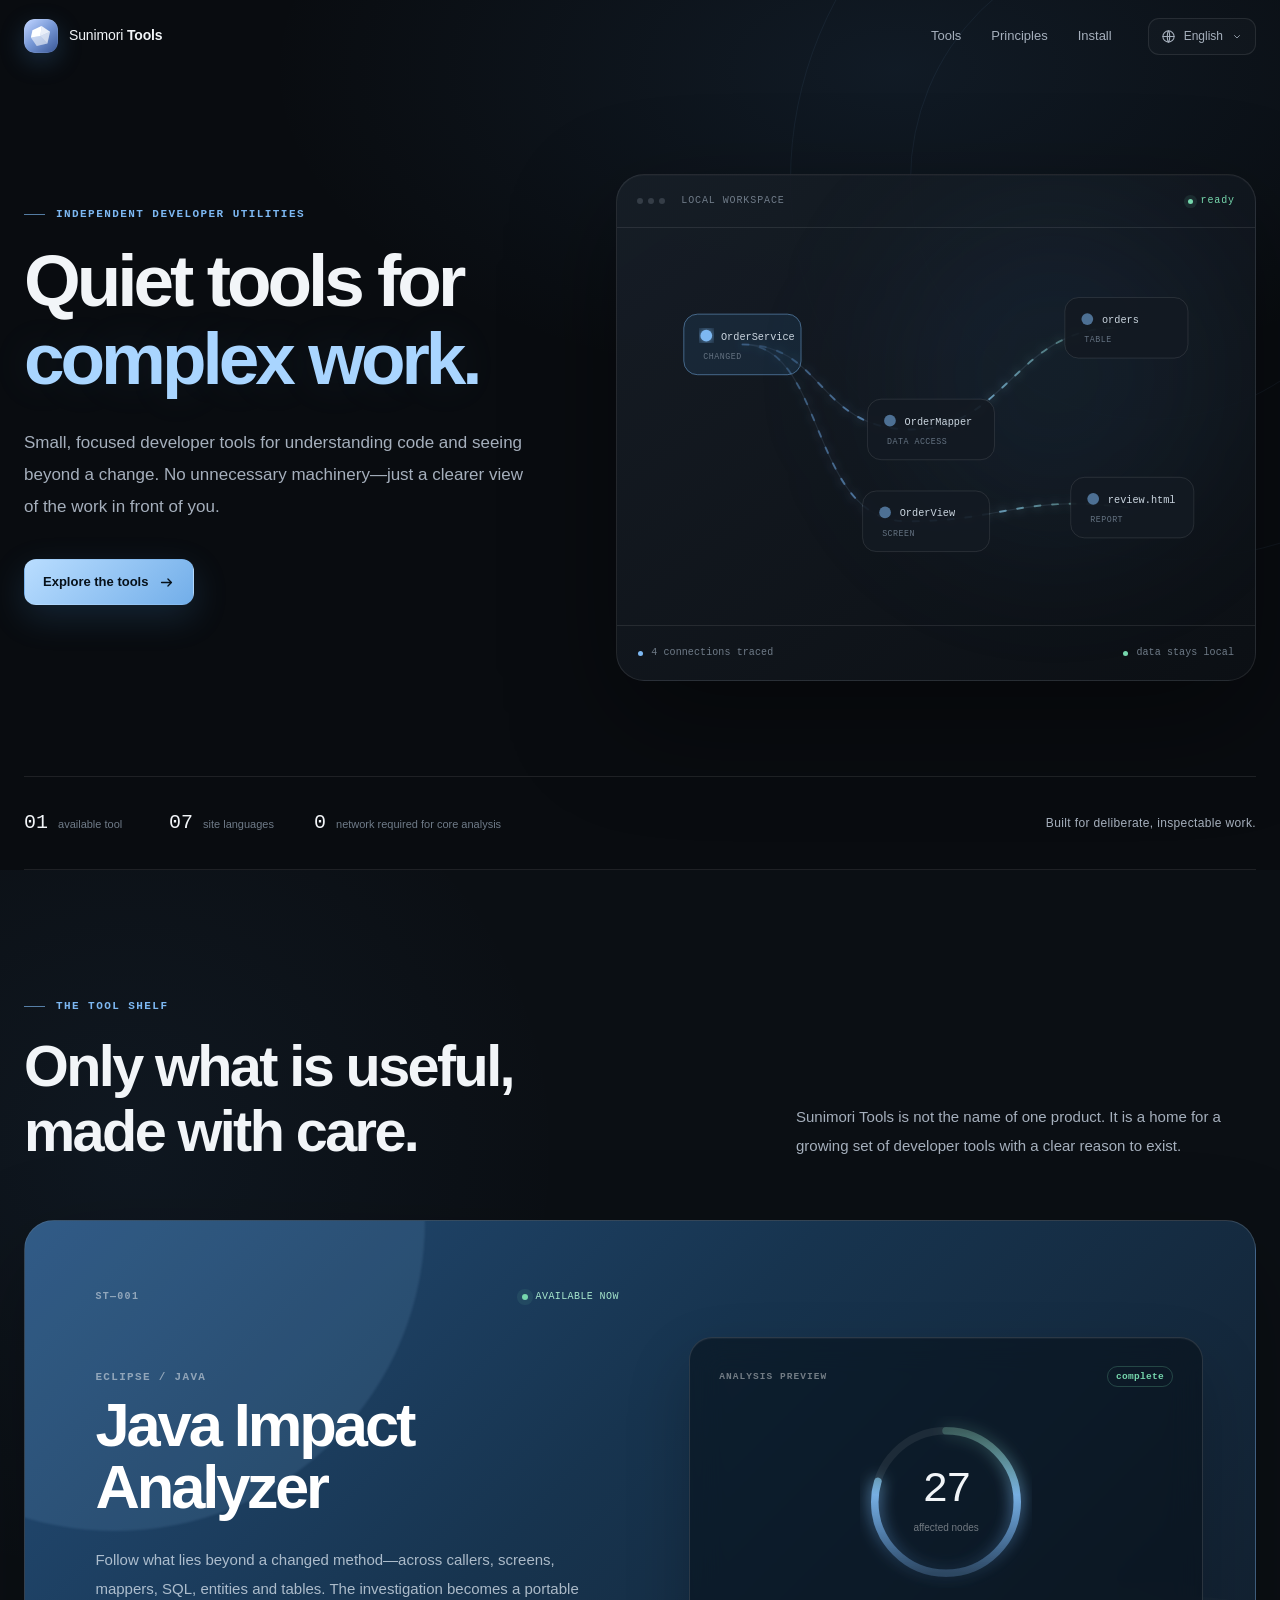
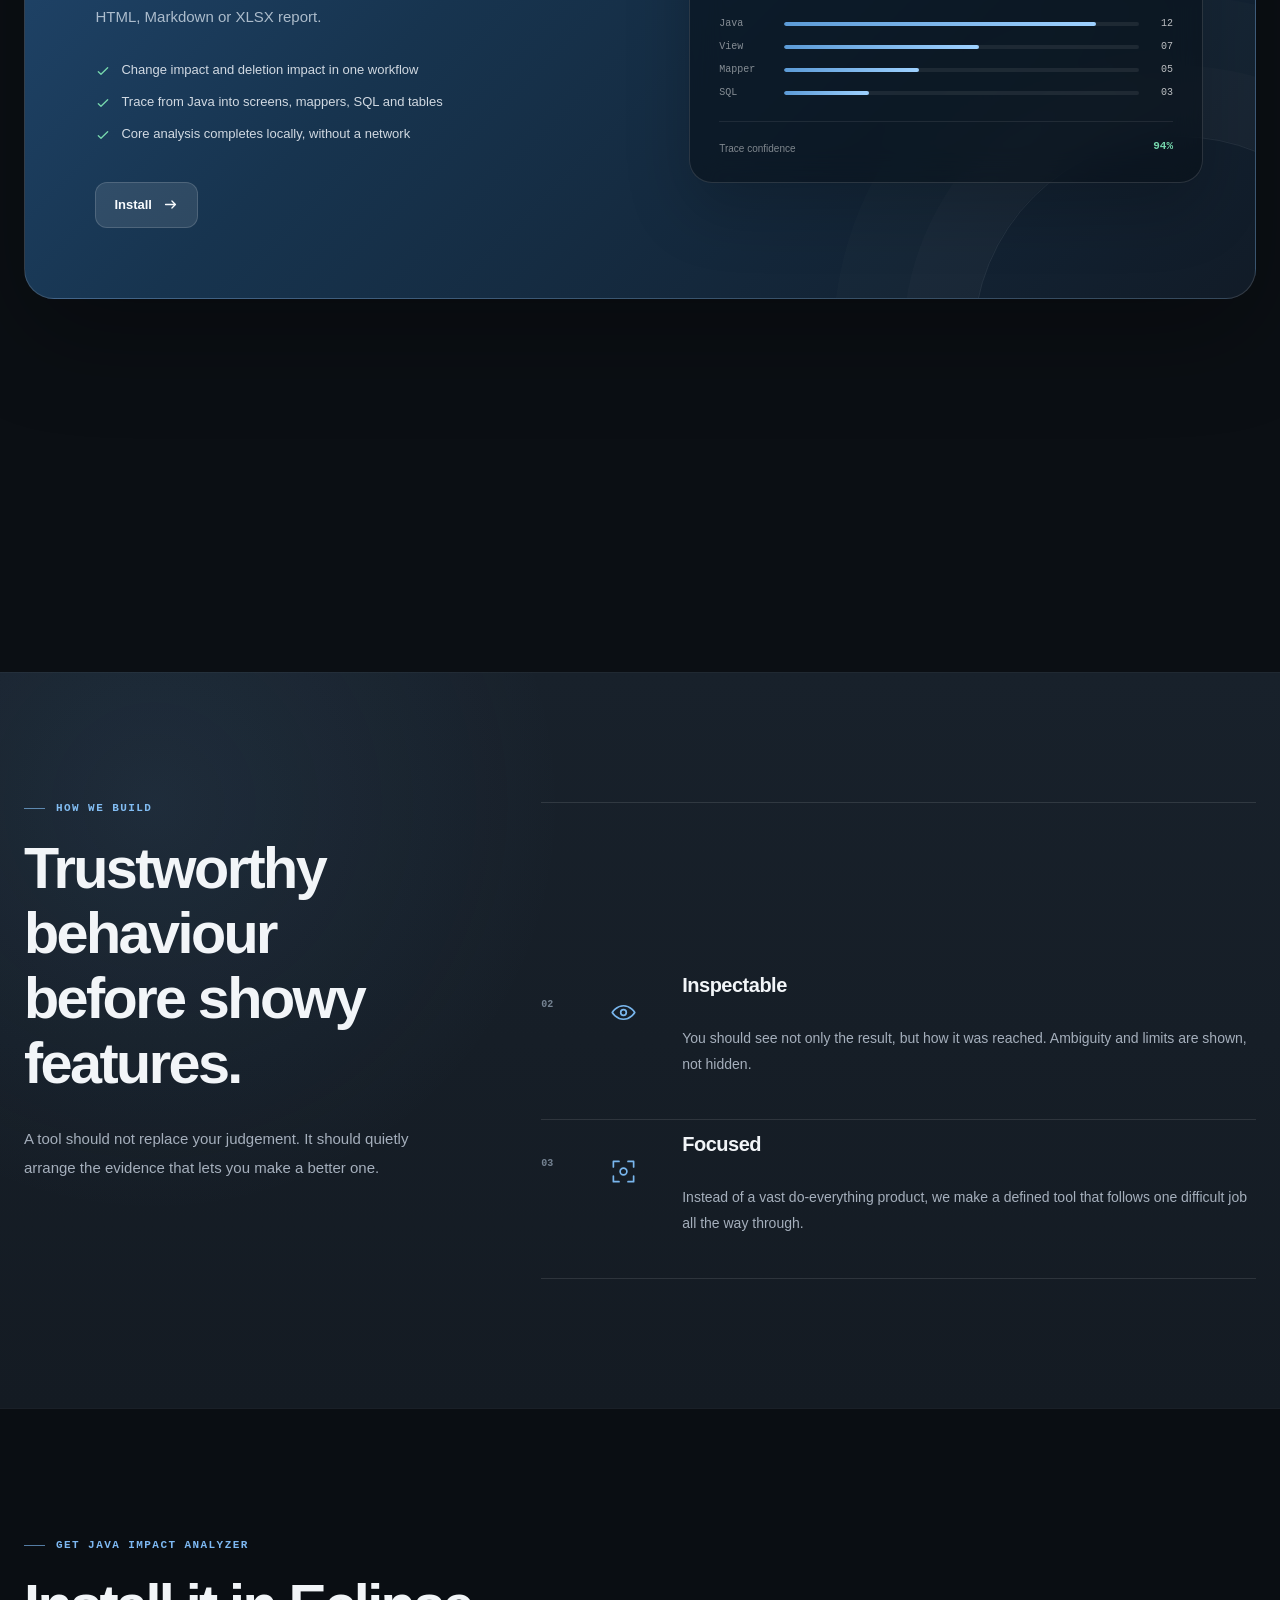
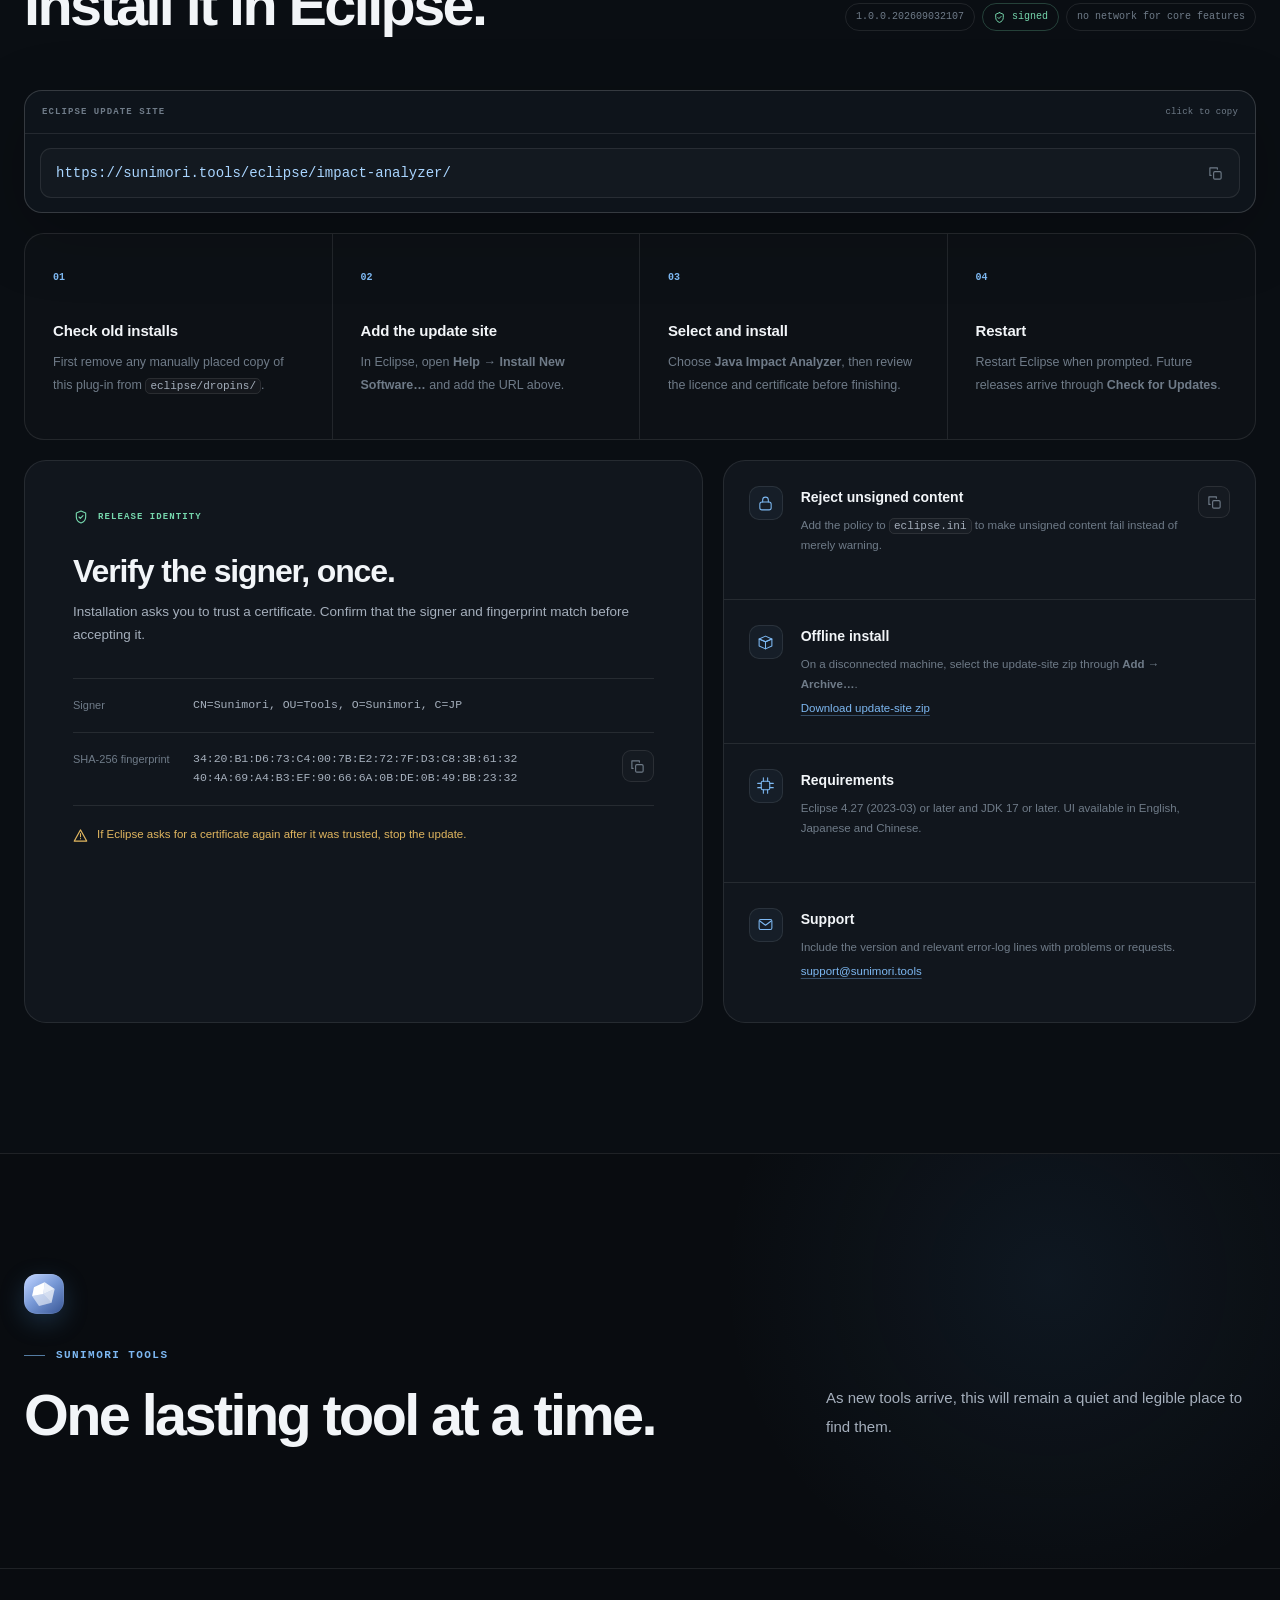
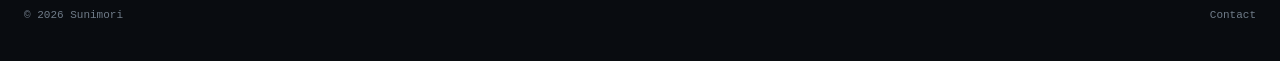
==== commit 256b291d: "Hide all GitHub links from public site" ====
--- a/index.html
+++ b/index.html
@@ -48,7 +48,6 @@
           <p class="hero-lede" data-i18n="heroBody">コードを理解し、変更の先を見通すための、小さく集中した開発ツール。余計な仕組みを持ち込まず、手元の仕事を明確にします。</p>
           <div class="hero-actions">
             <a class="button button-primary" href="#tools"><span data-i18n="exploreTools">ツールを見る</span><svg viewBox="0 0 24 24" aria-hidden="true"><use href="#icon-arrow"></use></svg></a>
-            <a class="button button-quiet" href="https://github.com/sunimori" target="_blank" rel="noreferrer"><span data-i18n="visitGithub">GitHub を見る</span></a>
           </div>
         </div>
 
@@ -181,7 +180,7 @@
     <section class="closing"><div class="wrap closing-inner reveal"><div><span class="brand-mark small" aria-hidden="true"><img src="assets/mark.svg" alt=""></span><p class="eyebrow"><span></span><span>Sunimori Tools</span></p><h2 data-i18n="closingTitle">一つずつ、長く使えるものを。</h2></div><p data-i18n="closingBody">新しい道具が加わっても、ここは静かで、見通しのよい場所であり続けます。</p></div></section>
   </main>
 
-  <footer><div class="wrap footer-inner"><p>© <span id="year"></span> Sunimori</p><div><a href="https://github.com/sunimori" target="_blank" rel="noreferrer">GitHub</a><a href="mailto:support@sunimori.tools" data-i18n="contact">Contact</a></div></div></footer>
+  <footer><div class="wrap footer-inner"><p>© <span id="year"></span> Sunimori</p><div><a href="mailto:support@sunimori.tools" data-i18n="contact">Contact</a></div></div></footer>
 
   <svg class="symbol-sprite" aria-hidden="true">
     <symbol id="icon-github" viewBox="0 0 24 24"><path d="M15 22v-4a4.8 4.8 0 0 0-1-3.5c3.3-.4 6.8-1.6 6.8-7.4A5.8 5.8 0 0 0 19.3 3 5.4 5.4 0 0 0 19.1 0S17.9-.4 15 1.5a14 14 0 0 0-6 0C6.1-.4 4.9 0 4.9 0a5.4 5.4 0 0 0-.2 3A5.8 5.8 0 0 0 3.2 7.1c0 5.8 3.5 7 6.8 7.4A4.8 4.8 0 0 0 9 18v4m0-3c-5 .9-5-2.4-7-3"/></symbol>
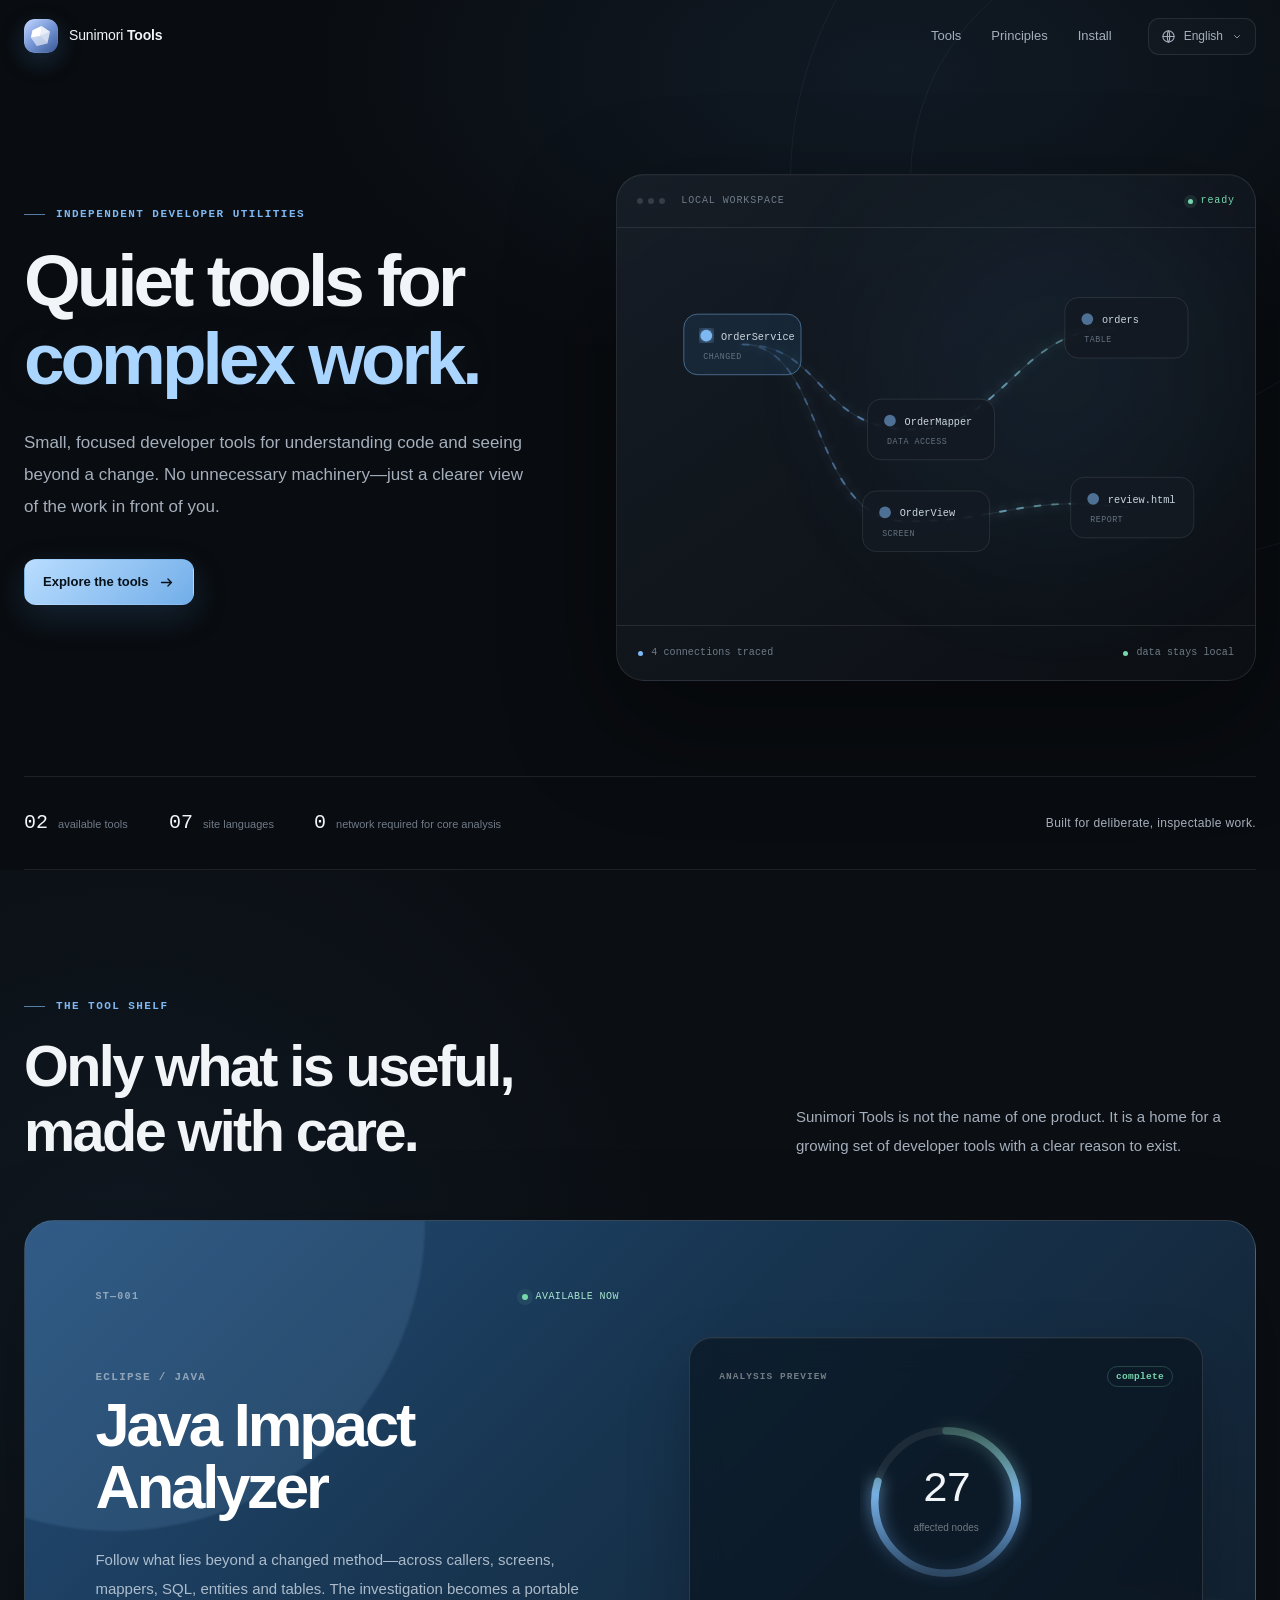
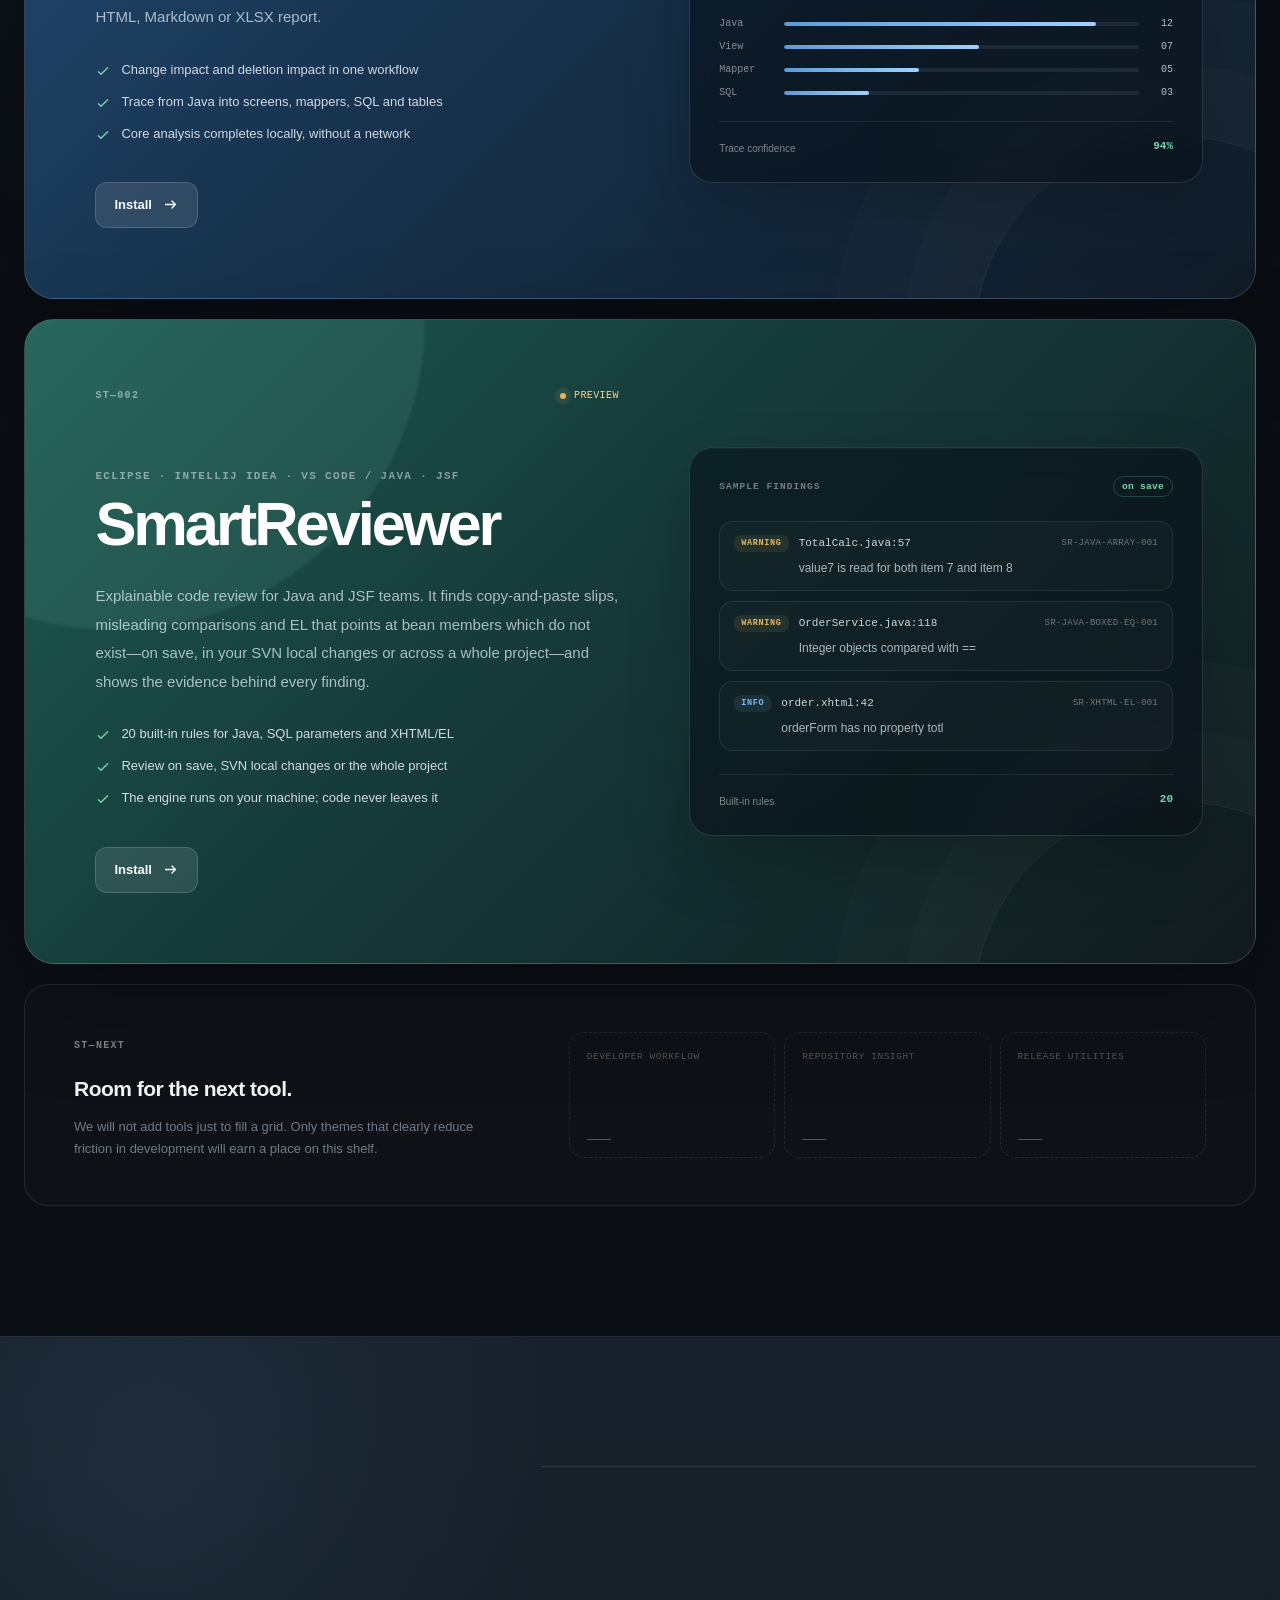
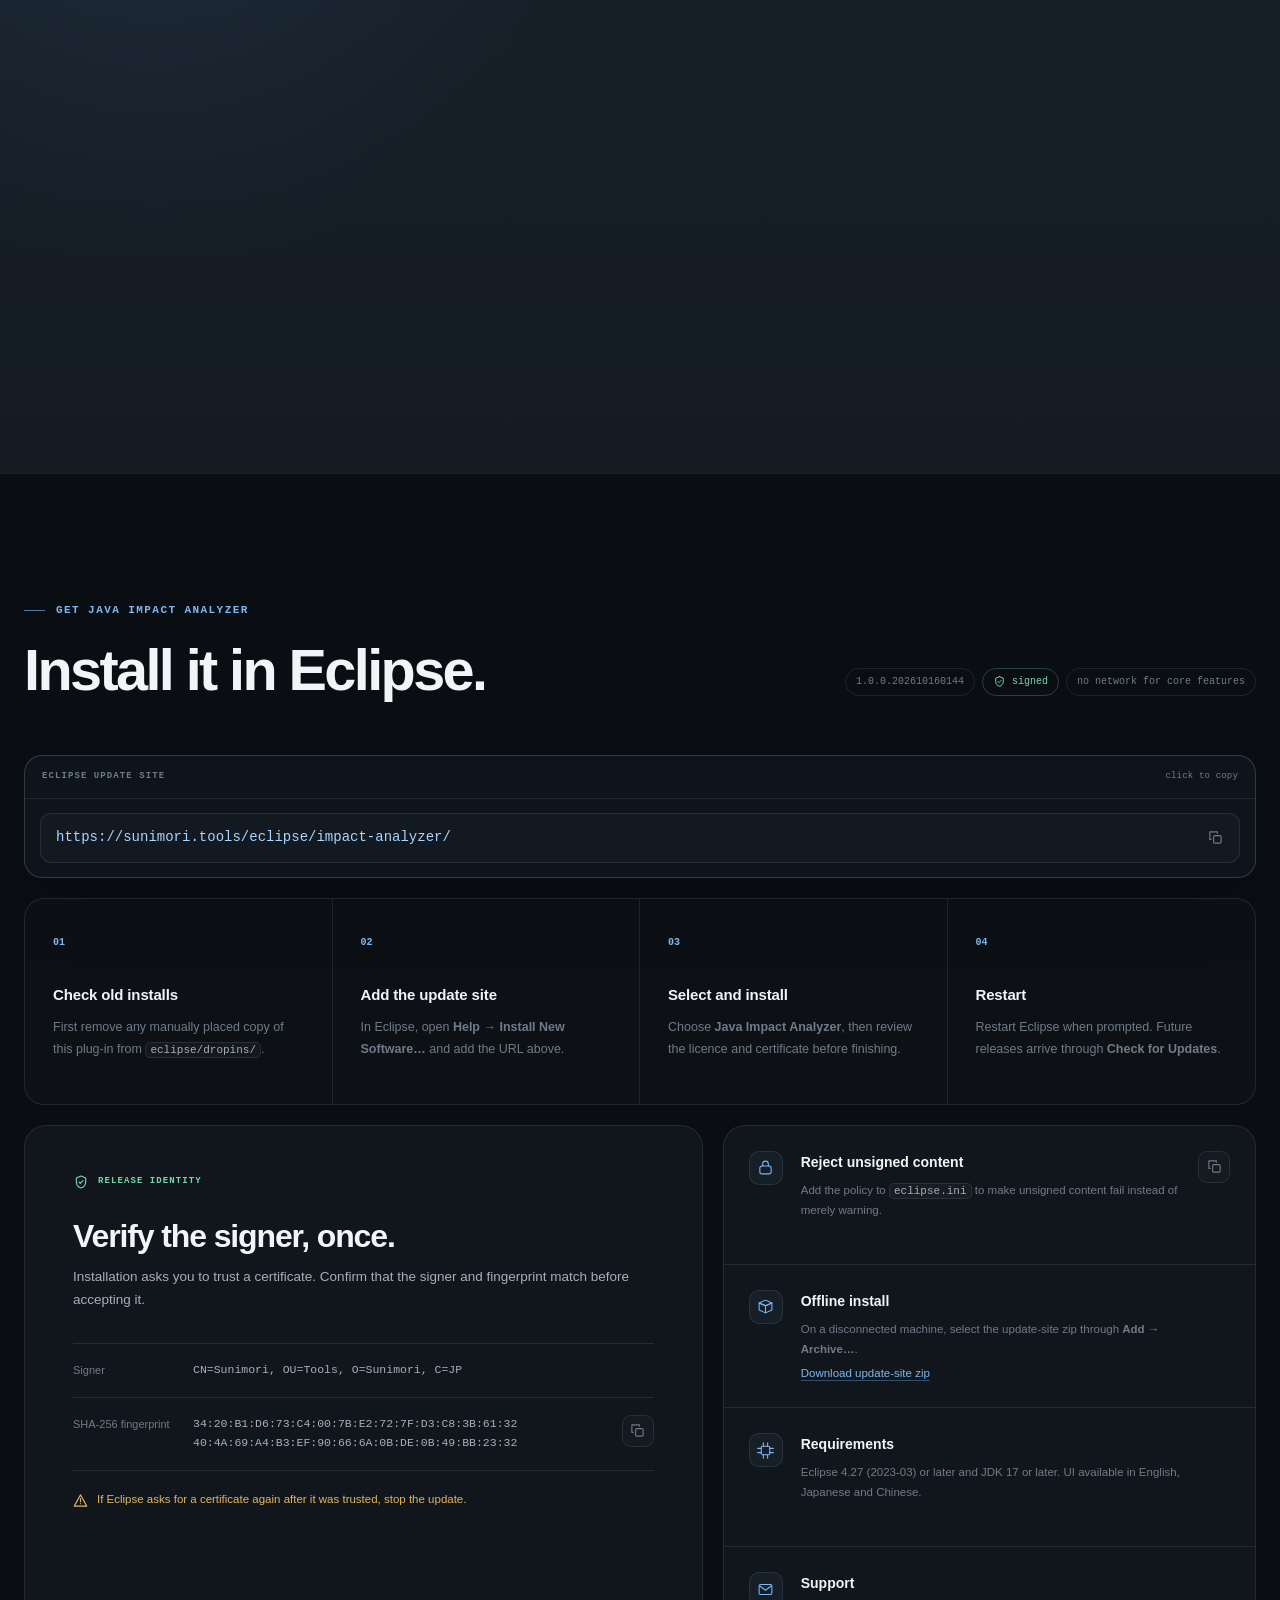
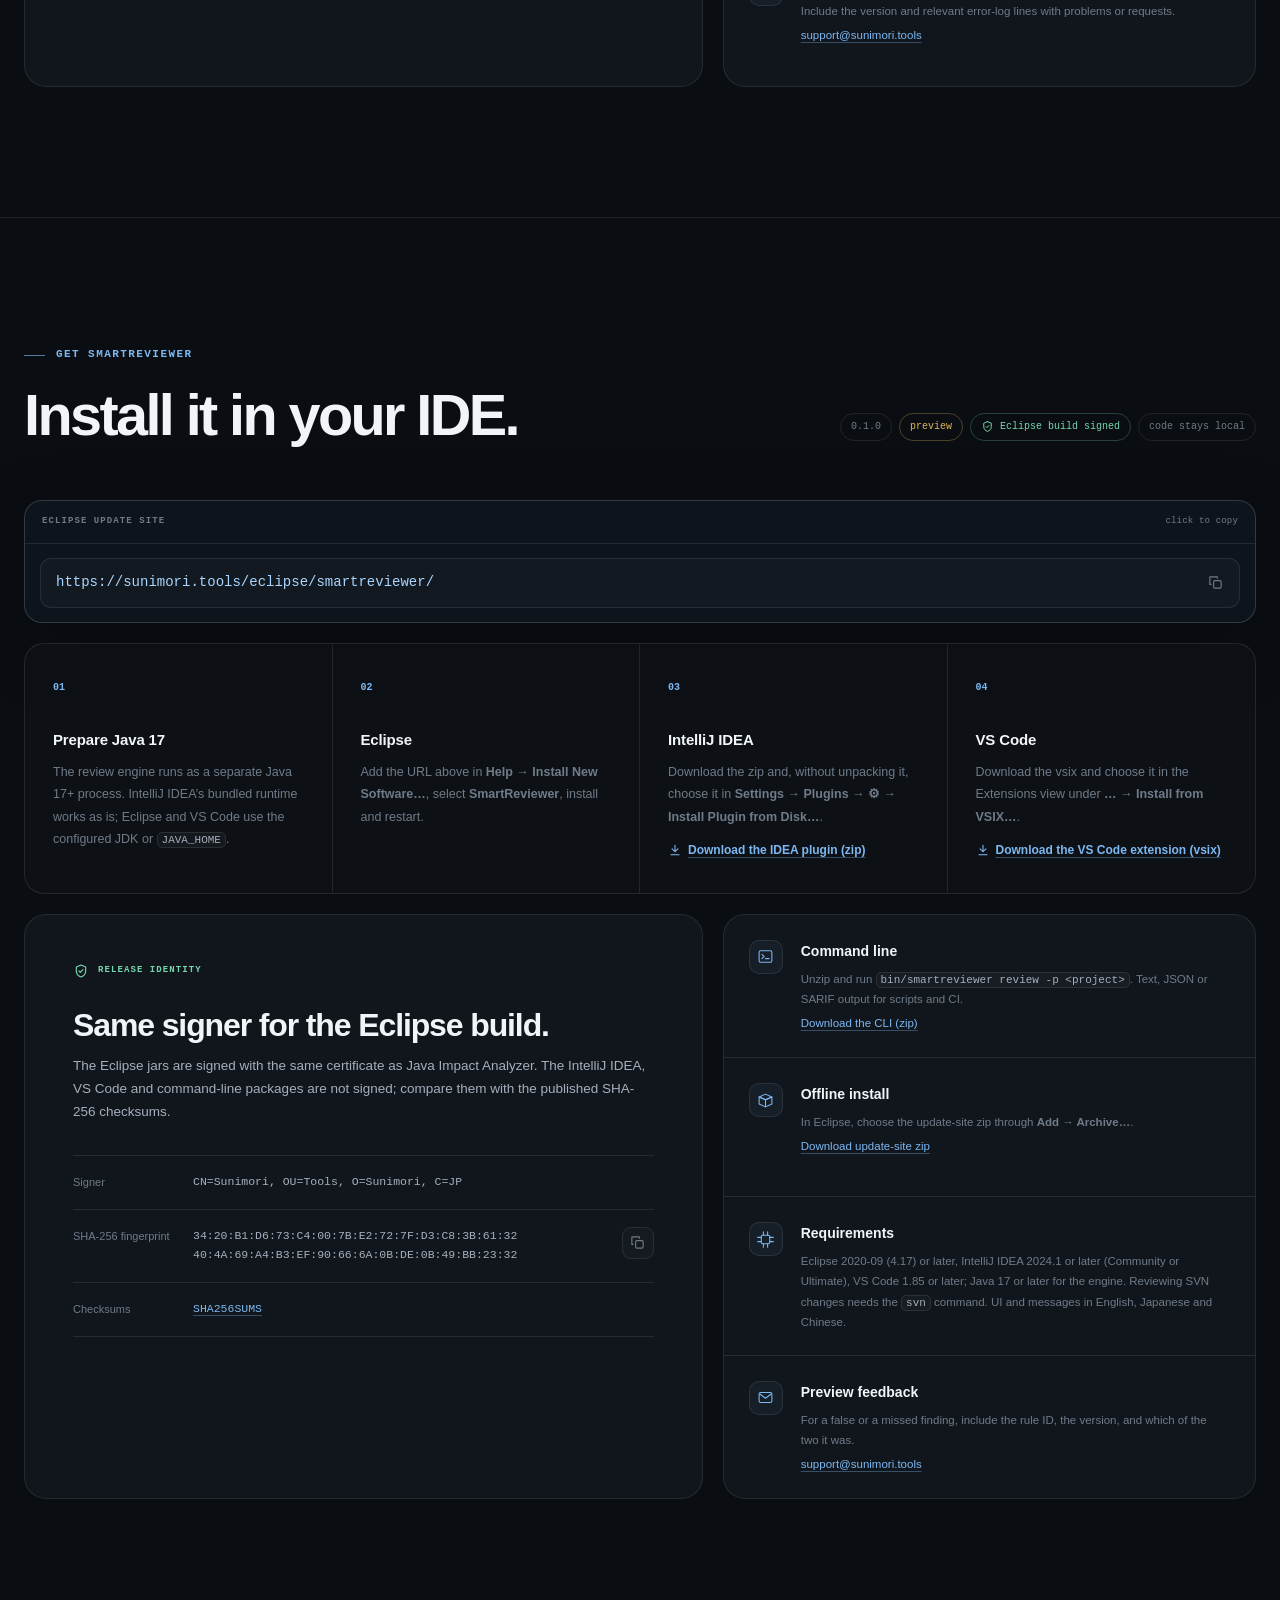
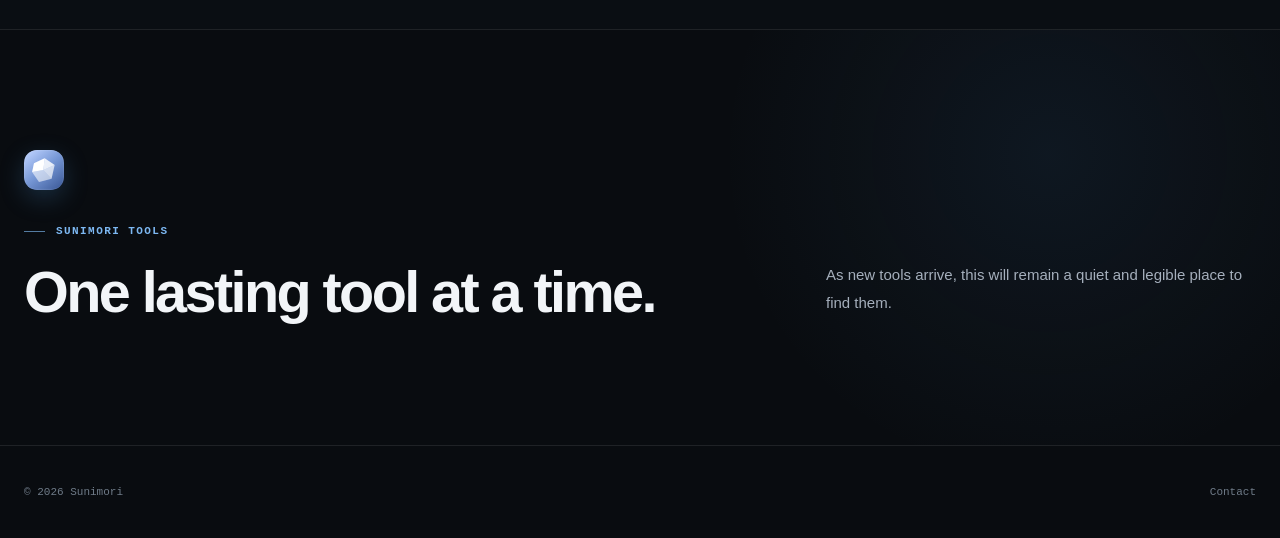
==== commit 99c5dbc1: "Publish SmartReviewer 0.1.0 (Eclipse 0.1.0.202610182032) and add it to the page - eclipse/smartrevie" ====
--- a/index.html
+++ b/index.html
@@ -82,7 +82,7 @@
       </div>
 
       <div class="wrap proof-strip reveal" aria-label="Sunimori Tools values">
-        <div><strong>01</strong><span data-i18n="proofTool">available tool</span></div>
+        <div><strong>02</strong><span data-i18n="proofTool">available tools</span></div>
         <div><strong>07</strong><span data-i18n="proofLanguages">site languages</span></div>
         <div><strong>0</strong><span data-i18n="proofNetwork">network required for core analysis</span></div>
         <p data-i18n="proofNote">Built for deliberate, inspectable work.</p>
@@ -118,6 +118,32 @@
               <div><span>Java</span><i><b style="--w:88%"></b></i><em>12</em></div><div><span>View</span><i><b style="--w:55%"></b></i><em>07</em></div><div><span>Mapper</span><i><b style="--w:38%"></b></i><em>05</em></div><div><span>SQL</span><i><b style="--w:24%"></b></i><em>03</em></div>
             </div>
             <div class="panel-summary"><span data-i18n="confidence">Trace confidence</span><strong>94%</strong></div>
+          </div>
+        </article>
+
+        <article class="featured-tool tool-reviewer reveal">
+          <div class="tool-copy">
+            <div class="tool-meta"><span class="product-index">ST—002</span><span class="availability preview"><i></i><span data-i18n="srAvailable">プレビュー版</span></span></div>
+            <p class="tool-kicker">Eclipse · IntelliJ IDEA · VS Code / Java · JSF</p>
+            <h3>SmartReviewer</h3>
+            <p class="tool-description" data-i18n="srBody">Java・JSF チームのための、根拠を示すコードレビュー。コピー＆ペーストの写し間違い、誤った比較、存在しない Bean のメンバーを指す EL などを、保存時・SVN のローカル変更・プロジェクト全体で見つけ、指摘ごとに根拠を示します。</p>
+            <ul class="feature-list">
+              <li><svg viewBox="0 0 24 24" aria-hidden="true"><use href="#icon-check"></use></svg><span data-i18n="srFeatureOne">Java・SQL パラメータ・XHTML/EL の組み込み規則 20 件</span></li>
+              <li><svg viewBox="0 0 24 24" aria-hidden="true"><use href="#icon-check"></use></svg><span data-i18n="srFeatureTwo">保存時、SVN のローカル変更、プロジェクト全体をレビュー</span></li>
+              <li><svg viewBox="0 0 24 24" aria-hidden="true"><use href="#icon-check"></use></svg><span data-i18n="srFeatureThree">エンジンは手元で動き、コードを外へ送らない</span></li>
+            </ul>
+            <div class="tool-actions">
+              <a class="button button-light" href="#install-smartreviewer"><span data-i18n="installNow">導入する</span><svg viewBox="0 0 24 24" aria-hidden="true"><use href="#icon-arrow"></use></svg></a>
+            </div>
+          </div>
+          <div class="tool-panel" aria-label="SmartReviewer sample findings">
+            <div class="panel-heading"><span data-i18n="srPanelTitle">指摘の例</span><span class="panel-chip" data-i18n="srPanelChip">保存時</span></div>
+            <ol class="finding-list">
+              <li><span class="finding-severity warning">WARNING</span><code>TotalCalc.java:57</code><em>SR-JAVA-ARRAY-001</em><p data-i18n="srFindOne">7 番目と 8 番目で value7 を重複して読んでいる</p></li>
+              <li><span class="finding-severity warning">WARNING</span><code>OrderService.java:118</code><em>SR-JAVA-BOXED-EQ-001</em><p data-i18n="srFindTwo">Integer オブジェクトを == で比較している</p></li>
+              <li><span class="finding-severity info">INFO</span><code>order.xhtml:42</code><em>SR-XHTML-EL-001</em><p data-i18n="srFindThree">orderForm に totl というプロパティはない</p></li>
+            </ol>
+            <div class="panel-summary"><span data-i18n="srRules">組み込み規則</span><strong>20</strong></div>
           </div>
         </article>
 
@@ -172,6 +198,44 @@
             <div class="release-row"><span class="row-icon"><svg viewBox="0 0 24 24" aria-hidden="true"><use href="#icon-box"></use></svg></span><div><h3 data-i18n="offlineTitle">オフライン導入</h3><p data-i18n="offlineBody">ネットワークに接続できない端末では、更新サイトの zip を <strong>Add → Archive…</strong> から指定できます。</p><a href="impact-analyzer.zip" data-i18n="downloadZip">更新サイト zip を取得</a></div></div>
             <div class="release-row"><span class="row-icon"><svg viewBox="0 0 24 24" aria-hidden="true"><use href="#icon-cpu"></use></svg></span><div><h3 data-i18n="requirementsTitle">動作条件</h3><p data-i18n="requirementsBody">Eclipse 4.27（2023-03）以降、JDK 17 以降。英語・日本語・中国語の UI に対応。</p></div></div>
             <div class="release-row"><span class="row-icon"><svg viewBox="0 0 24 24" aria-hidden="true"><use href="#icon-mail"></use></svg></span><div><h3 data-i18n="supportTitle">問い合わせ</h3><p data-i18n="supportBody">不具合や要望には、版番号とエラーログの該当行を添えてください。</p><a href="mailto:support@sunimori.tools">support@sunimori.tools</a></div></div>
+          </div>
+        </div>
+      </div>
+    </section>
+
+    <section class="section install" id="install-smartreviewer">
+      <div class="wrap">
+        <div class="install-heading reveal">
+          <div><p class="eyebrow"><span></span><span data-i18n="srInstallEyebrow">Get SmartReviewer</span></p><h2 data-i18n="srInstallTitle">IDE に導入する。</h2></div>
+          <div class="release-badges"><span id="sr-version">0.1.0</span><span class="preview" data-i18n="srPreviewBadge">プレビュー版</span><span class="signed"><svg viewBox="0 0 24 24" aria-hidden="true"><use href="#icon-shield"></use></svg><span data-i18n="srSigned">Eclipse 版は署名済み</span></span><span data-i18n="srLocalBadge">コードは手元から出ない</span></div>
+        </div>
+        <div class="install-console reveal">
+          <div class="console-label"><span data-i18n="updateSite">ECLIPSE UPDATE SITE</span><em data-i18n="copyHint">クリックしてコピー</em></div>
+          <div class="copy-field"><code id="srUpdateUrl">https://sunimori.tools/eclipse/smartreviewer/</code><button type="button" data-copy="srUpdateUrl" data-i18n-title="copy" aria-label="Copy"><svg class="copy-icon" viewBox="0 0 24 24" aria-hidden="true"><use href="#icon-copy"></use></svg><svg class="done-icon" viewBox="0 0 24 24" aria-hidden="true"><use href="#icon-check"></use></svg><span data-i18n="copy">コピー</span></button></div>
+        </div>
+        <div class="install-steps reveal">
+          <article><span>01</span><h3 data-i18n="srStepJavaTitle">Java 17 を用意</h3><p data-i18n="srStepJavaBody">レビューエンジンは Java 17 以降の別プロセスで動きます。IntelliJ IDEA は同梱の実行環境をそのまま使えます。Eclipse と VS Code は設定した JDK か <code>JAVA_HOME</code> を使います。</p></article>
+          <article><span>02</span><h3>Eclipse</h3><p data-i18n="srStepEclipseBody"><strong>Help → Install New Software…</strong> で上の URL を追加し、<strong>SmartReviewer</strong> を選んで導入し、再起動します。</p></article>
+          <article><span>03</span><h3>IntelliJ IDEA</h3><p data-i18n="srStepIdeaBody">zip を取得し、展開せずに <strong>Settings → Plugins → ⚙ → Install Plugin from Disk…</strong> で選びます。</p><a class="step-link" href="smartreviewer/smartreviewer-intellij.zip"><svg viewBox="0 0 24 24" aria-hidden="true"><use href="#icon-download"></use></svg><span data-i18n="srDownloadIdea">IDEA 用 zip を取得</span></a></article>
+          <article><span>04</span><h3>VS Code</h3><p data-i18n="srStepVscodeBody">vsix を取得し、拡張機能ビューの <strong>… → Install from VSIX…</strong> で選びます。</p><a class="step-link" href="smartreviewer/smartreviewer-vscode.vsix"><svg viewBox="0 0 24 24" aria-hidden="true"><use href="#icon-download"></use></svg><span data-i18n="srDownloadVscode">VS Code 用 vsix を取得</span></a></article>
+        </div>
+
+        <div class="trust-layout">
+          <article class="trust-card reveal">
+            <div class="card-label"><svg viewBox="0 0 24 24" aria-hidden="true"><use href="#icon-shield"></use></svg><span data-i18n="trustLabel">RELEASE IDENTITY</span></div>
+            <h3 data-i18n="srTrustTitle">Eclipse 版は同じ署名者。</h3>
+            <p data-i18n="srTrustBody">Eclipse の jar は Java Impact Analyzer と同じ証明書で署名しています。IntelliJ IDEA・VS Code・コマンドライン版には署名がないため、公開している SHA-256 と照合してください。</p>
+            <dl class="identity-list">
+              <div><dt data-i18n="signer">署名者</dt><dd>CN=Sunimori, OU=Tools, O=Sunimori, C=JP</dd></div>
+              <div><dt data-i18n="fingerprint">SHA-256 指紋</dt><dd class="fingerprint"><code id="srFingerprint">34:20:B1:D6:73:C4:00:7B:E2:72:7F:D3:C8:3B:61:32 40:4A:69:A4:B3:EF:90:66:6A:0B:DE:0B:49:BB:23:32</code><button type="button" data-copy="srFingerprint" data-i18n-title="copy" aria-label="Copy"><svg class="copy-icon" viewBox="0 0 24 24"><use href="#icon-copy"></use></svg><svg class="done-icon" viewBox="0 0 24 24"><use href="#icon-check"></use></svg></button></dd></div>
+              <div><dt data-i18n="srChecksums">チェックサム</dt><dd><a href="smartreviewer/SHA256SUMS">SHA256SUMS</a></dd></div>
+            </dl>
+          </article>
+          <div class="release-details reveal">
+            <div class="release-row"><span class="row-icon"><svg viewBox="0 0 24 24" aria-hidden="true"><use href="#icon-terminal"></use></svg></span><div><h3 data-i18n="srCliTitle">コマンドライン</h3><p data-i18n="srCliBody">展開して <code>bin/smartreviewer review -p &lt;プロジェクト&gt;</code> を実行します。テキスト・JSON・SARIF で出力でき、CI でも使えます。</p><a href="smartreviewer/smartreviewer-cli.zip" data-i18n="srDownloadCli">CLI の zip を取得</a></div></div>
+            <div class="release-row"><span class="row-icon"><svg viewBox="0 0 24 24" aria-hidden="true"><use href="#icon-box"></use></svg></span><div><h3 data-i18n="offlineTitle">オフライン導入</h3><p data-i18n="srOfflineBody">Eclipse では、更新サイトの zip を <strong>Add → Archive…</strong> から指定できます。</p><a href="smartreviewer/smartreviewer-eclipse.zip" data-i18n="downloadZip">更新サイト zip を取得</a></div></div>
+            <div class="release-row"><span class="row-icon"><svg viewBox="0 0 24 24" aria-hidden="true"><use href="#icon-cpu"></use></svg></span><div><h3 data-i18n="requirementsTitle">動作条件</h3><p data-i18n="srRequirementsBody">Eclipse 2020-09（4.17）以降、IntelliJ IDEA 2024.1 以降（Community / Ultimate）、VS Code 1.85 以降。エンジンは Java 17 以降。SVN の変更のレビューには <code>svn</code> コマンドが必要です。UI とメッセージは日本語・中国語・英語。</p></div></div>
+            <div class="release-row"><span class="row-icon"><svg viewBox="0 0 24 24" aria-hidden="true"><use href="#icon-mail"></use></svg></span><div><h3 data-i18n="srFeedbackTitle">プレビュー版へのご意見</h3><p data-i18n="srFeedbackBody">誤検知や見逃しは、規則 ID と版番号、誤検知か見逃しかを添えてお知らせください。</p><a href="mailto:support@sunimori.tools">support@sunimori.tools</a></div></div>
           </div>
         </div>
       </div>
@@ -199,6 +263,8 @@
     <symbol id="icon-box" viewBox="0 0 24 24"><path d="m3 7 9 4 9-4-9-4-9 4Z"/><path d="m3 7 9 4v10l-9-4V7Zm18 0-9 4v10l9-4V7Z"/></symbol>
     <symbol id="icon-cpu" viewBox="0 0 24 24"><rect x="6" y="6" width="12" height="12" rx="2"/><path d="M9 1v5m6-5v5M9 18v5m6-5v5M1 9h5m-5 6h5m12-6h5m-5 6h5"/></symbol>
     <symbol id="icon-mail" viewBox="0 0 24 24"><rect x="3" y="5" width="18" height="14" rx="2"/><path d="m4 7 8 6 8-6"/></symbol>
+    <symbol id="icon-terminal" viewBox="0 0 24 24"><rect x="3" y="4" width="18" height="16" rx="2"/><path d="m7 9 3 3-3 3M12 15h5"/></symbol>
+    <symbol id="icon-download" viewBox="0 0 24 24"><path d="M12 4v11m-5-5 5 5 5-5M5 20h14"/></symbol>
   </svg>
   <script src="assets/site.js"></script>
 </body>
--- a/assets/site.css
+++ b/assets/site.css
@@ -84,7 +84,7 @@
 
 /* Shared */
 .section { padding: 130px 0; }
-#tools, #principles, #install { scroll-margin-top: 28px; }
+#tools, #principles, #install, #install-smartreviewer { scroll-margin-top: 28px; }
 .eyebrow { display: flex; align-items: center; gap: 11px; margin: 0 0 21px; color: var(--blue); font: 600 11px/1.2 var(--mono); letter-spacing: .13em; text-transform: uppercase; }
 .eyebrow > span:first-child { width: 21px; height: 1px; background: currentColor; opacity: .65; }
 .button { min-height: 46px; display: inline-flex; align-items: center; justify-content: center; gap: 10px; padding: 0 18px; border: 1px solid transparent; border-radius: 12px; text-decoration: none; font-size: 13px; font-weight: 650; transition: transform .18s ease, background .18s ease, border-color .18s ease, color .18s ease; }
@@ -187,6 +187,19 @@
 .impact-bars em { color: rgba(255,255,255,.72); font-style: normal; text-align: right; }
 .panel-summary { display: flex; justify-content: space-between; margin-top: 23px; padding-top: 18px; border-top: 1px solid rgba(255,255,255,.08); color: rgba(255,255,255,.48); font-size: 10px; }
 .panel-summary strong { color: var(--green); font: 600 11px var(--mono); }
+.featured-tool + .featured-tool { margin-top: 20px; }
+.tool-reviewer { background: linear-gradient(135deg, #1e5a52 0%, #163c3a 42%, #111a1e 100%); }
+.tool-reviewer::before { background: rgba(142,226,192,.09); }
+.availability.preview { color: #f0d39a; }
+.availability.preview i { background: var(--amber); box-shadow: 0 0 0 5px rgba(225,182,95,.1); }
+.finding-list { display: grid; gap: 10px; margin: 24px 0 0; padding: 0; list-style: none; }
+.finding-list li { display: grid; grid-template-columns: auto minmax(0, 1fr) auto; align-items: center; gap: 7px 10px; padding: 13px 14px; border: 1px solid rgba(255,255,255,.08); border-radius: 14px; background: rgba(255,255,255,.025); }
+.finding-severity { padding: 4px 7px; border-radius: 7px; font: 600 8.5px/1 var(--mono); letter-spacing: .08em; }
+.finding-severity.warning { color: var(--amber); background: rgba(225,182,95,.1); }
+.finding-severity.info { color: var(--blue); background: rgba(125,184,242,.1); }
+.finding-list code { min-width: 0; overflow: hidden; color: #cad5df; font: 500 11px/1.4 var(--mono); text-overflow: ellipsis; white-space: nowrap; }
+.finding-list em { color: rgba(255,255,255,.4); font: normal 9px/1.4 var(--mono); letter-spacing: .03em; }
+.finding-list p { grid-column: 2 / 4; margin: 0; color: rgba(237,246,255,.7); font-size: 12px; line-height: 1.55; }
 .future-shelf { display: grid; grid-template-columns: minmax(300px, .8fr) 1.2fr; gap: 70px; align-items: center; margin-top: 20px; padding: 45px 49px; border: 1px solid var(--line); border-radius: 24px; background: rgba(255,255,255,.016); }
 .future-intro h3 { margin: 16px 0 9px; font-size: 21px; letter-spacing: -.025em; }
 .future-intro p { max-width: 510px; margin: 0; color: var(--ink-muted); font-size: 13px; }
@@ -215,10 +228,12 @@
 
 /* Install */
 .install { background: #0a0e13; }
+.install + .install { border-top: 1px solid var(--line); }
 .install-heading { display: flex; align-items: end; justify-content: space-between; gap: 60px; margin-bottom: 52px; }
 .release-badges { display: flex; flex-wrap: wrap; justify-content: flex-end; gap: 7px; padding-bottom: 7px; }
 .release-badges > span { min-height: 28px; display: inline-flex; align-items: center; gap: 6px; padding: 0 10px; border: 1px solid var(--line); border-radius: 99px; color: var(--ink-muted); font: 10px/1 var(--mono); }
 .release-badges .signed { color: var(--green); border-color: rgba(118,215,173,.25); }
+.release-badges .preview { color: var(--amber); border-color: rgba(225,182,95,.3); }
 .release-badges svg { width: 13px; fill: none; stroke: currentColor; stroke-width: 1.8; stroke-linecap: round; stroke-linejoin: round; }
 .install-console { overflow: hidden; border: 1px solid var(--line-strong); border-radius: 18px; background: #0e141b; box-shadow: 0 20px 70px rgba(0,0,0,.22); }
 .console-label { height: 43px; display: flex; justify-content: space-between; align-items: center; padding: 0 17px; border-bottom: 1px solid var(--line); color: var(--ink-muted); font: 600 9px/1 var(--mono); letter-spacing: .12em; }
@@ -269,6 +284,9 @@
 .install-steps article > span { color: var(--blue); font: 600 10px var(--mono); }
 .install-steps h3 { margin: 30px 0 8px; font-size: 15px; letter-spacing: -.01em; }
 .install-steps p { margin: 0; color: var(--ink-muted); font-size: 12.5px; line-height: 1.8; }
+.install-steps .step-link { display: inline-flex; align-items: center; gap: 6px; margin-top: 12px; color: var(--blue); font-size: 12px; font-weight: 600; text-underline-offset: 3px; text-decoration-color: rgba(125,184,242,.35); }
+.install-steps .step-link svg { width: 14px; height: 14px; flex: none; fill: none; stroke: currentColor; stroke-width: 1.8; stroke-linecap: round; stroke-linejoin: round; }
+.identity-list dd a { color: var(--blue); text-underline-offset: 3px; text-decoration-color: rgba(125,184,242,.35); }
 .install-steps p code, .release-row p code { padding: 1px 4px; border: 1px solid var(--line); border-radius: 5px; color: var(--ink-soft); background: rgba(255,255,255,.03); font: 11px/1.5 var(--mono); }
 .trust-layout { display: grid; grid-template-columns: minmax(0, 1.12fr) minmax(370px, .88fr); gap: 20px; margin-top: 20px; }
 .trust-card, .release-details { border: 1px solid var(--line); border-radius: 22px; background: var(--surface); }
@@ -356,6 +374,9 @@
   .tool-meta { margin-bottom: 55px; }
   .tool-copy > h3 { font-size: clamp(37px, 11vw, 54px); }
   .tool-panel { width: calc(100% - 36px); margin: 0 18px 18px; }
+  .finding-list li { grid-template-columns: auto minmax(0, 1fr); }
+  .finding-list em { grid-column: 2; }
+  .finding-list p { grid-column: 1 / 3; }
   .future-shelf { padding: 31px 27px; }
   .future-track { grid-template-columns: 1fr; }
   .future-track div { min-height: 74px; }
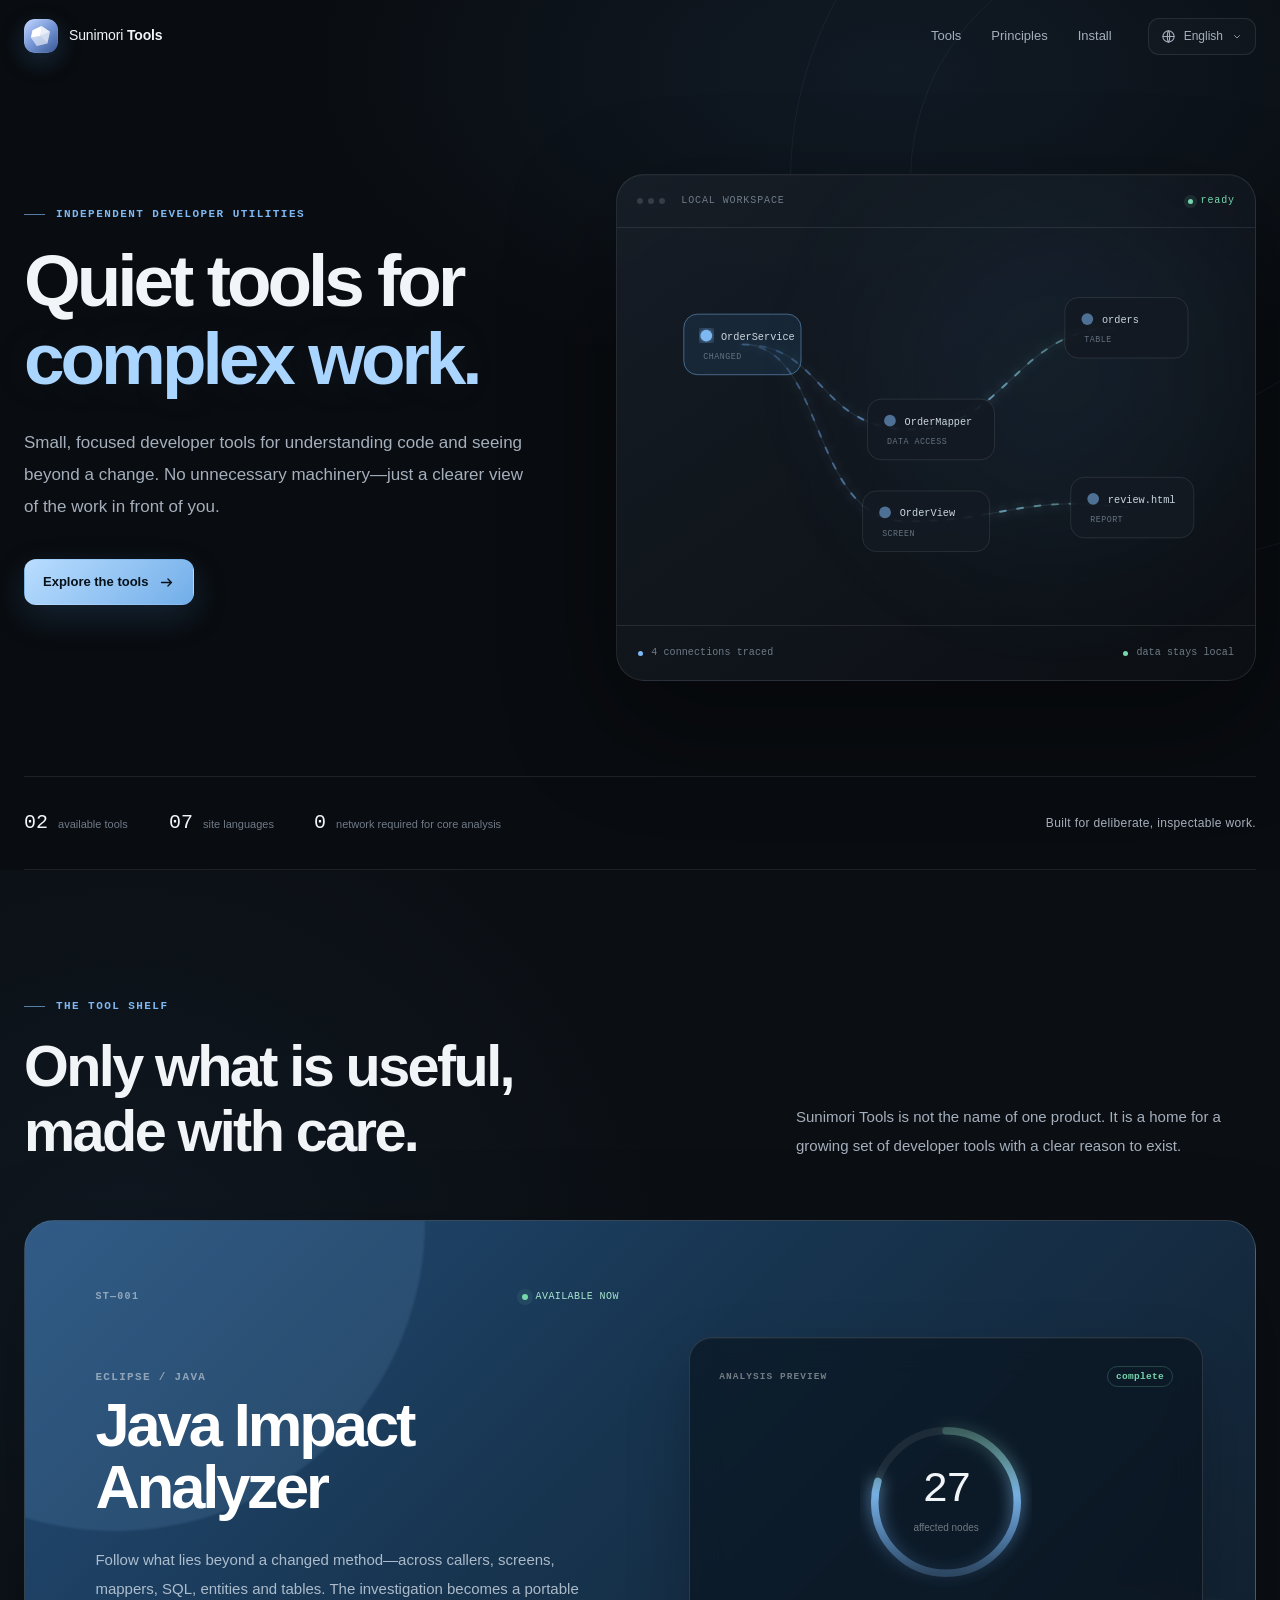
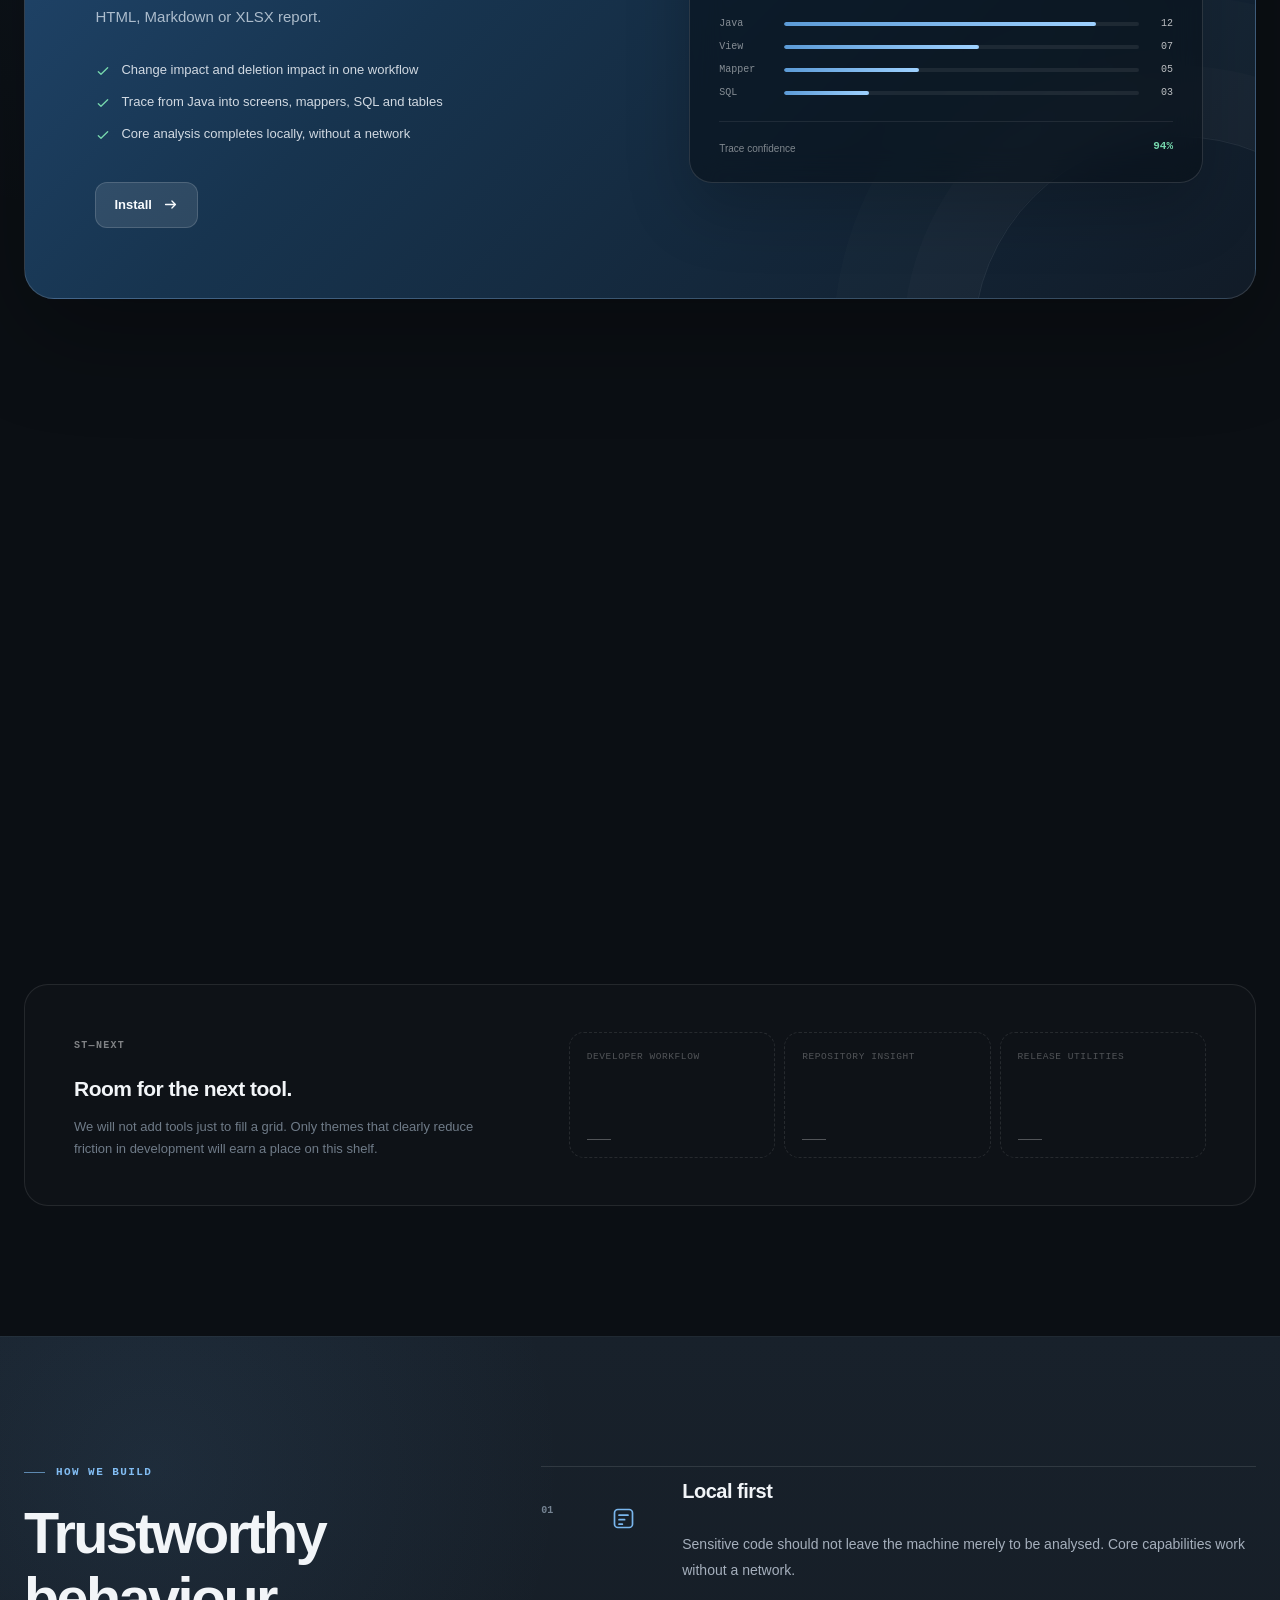
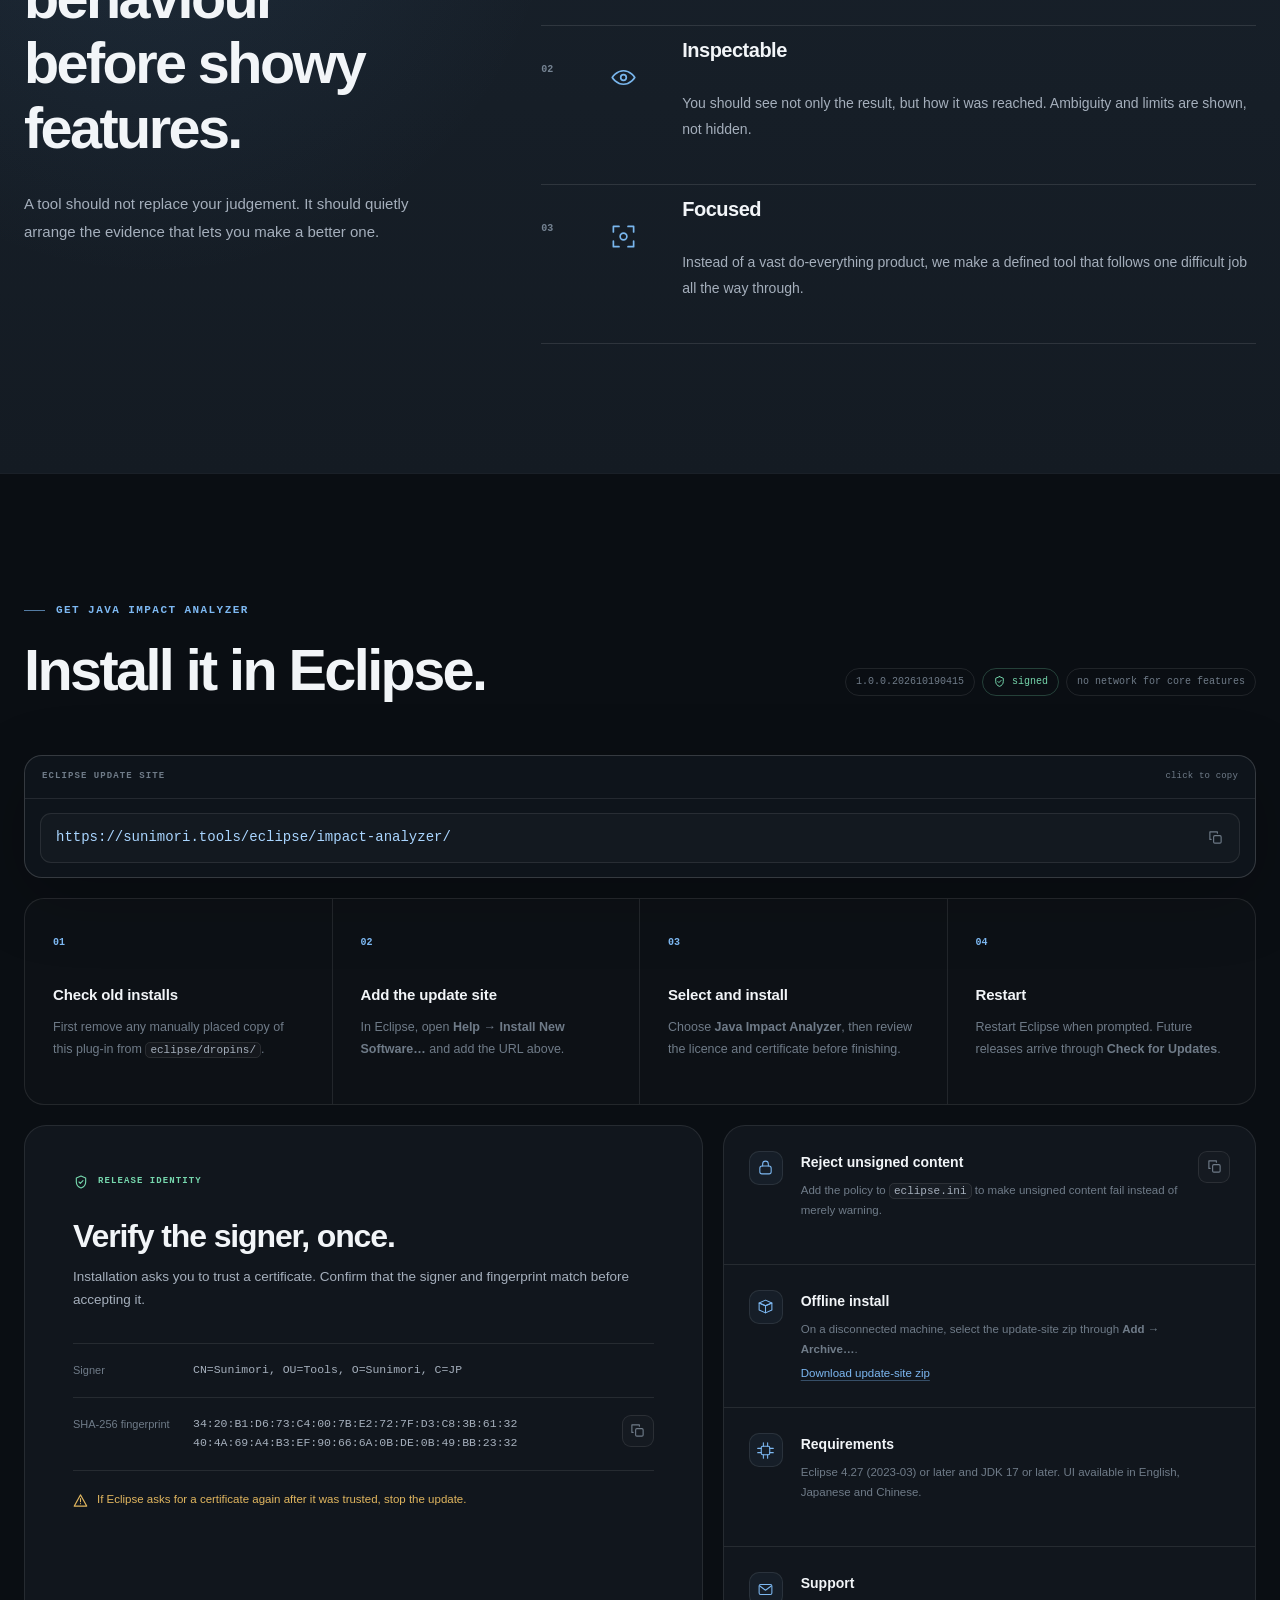
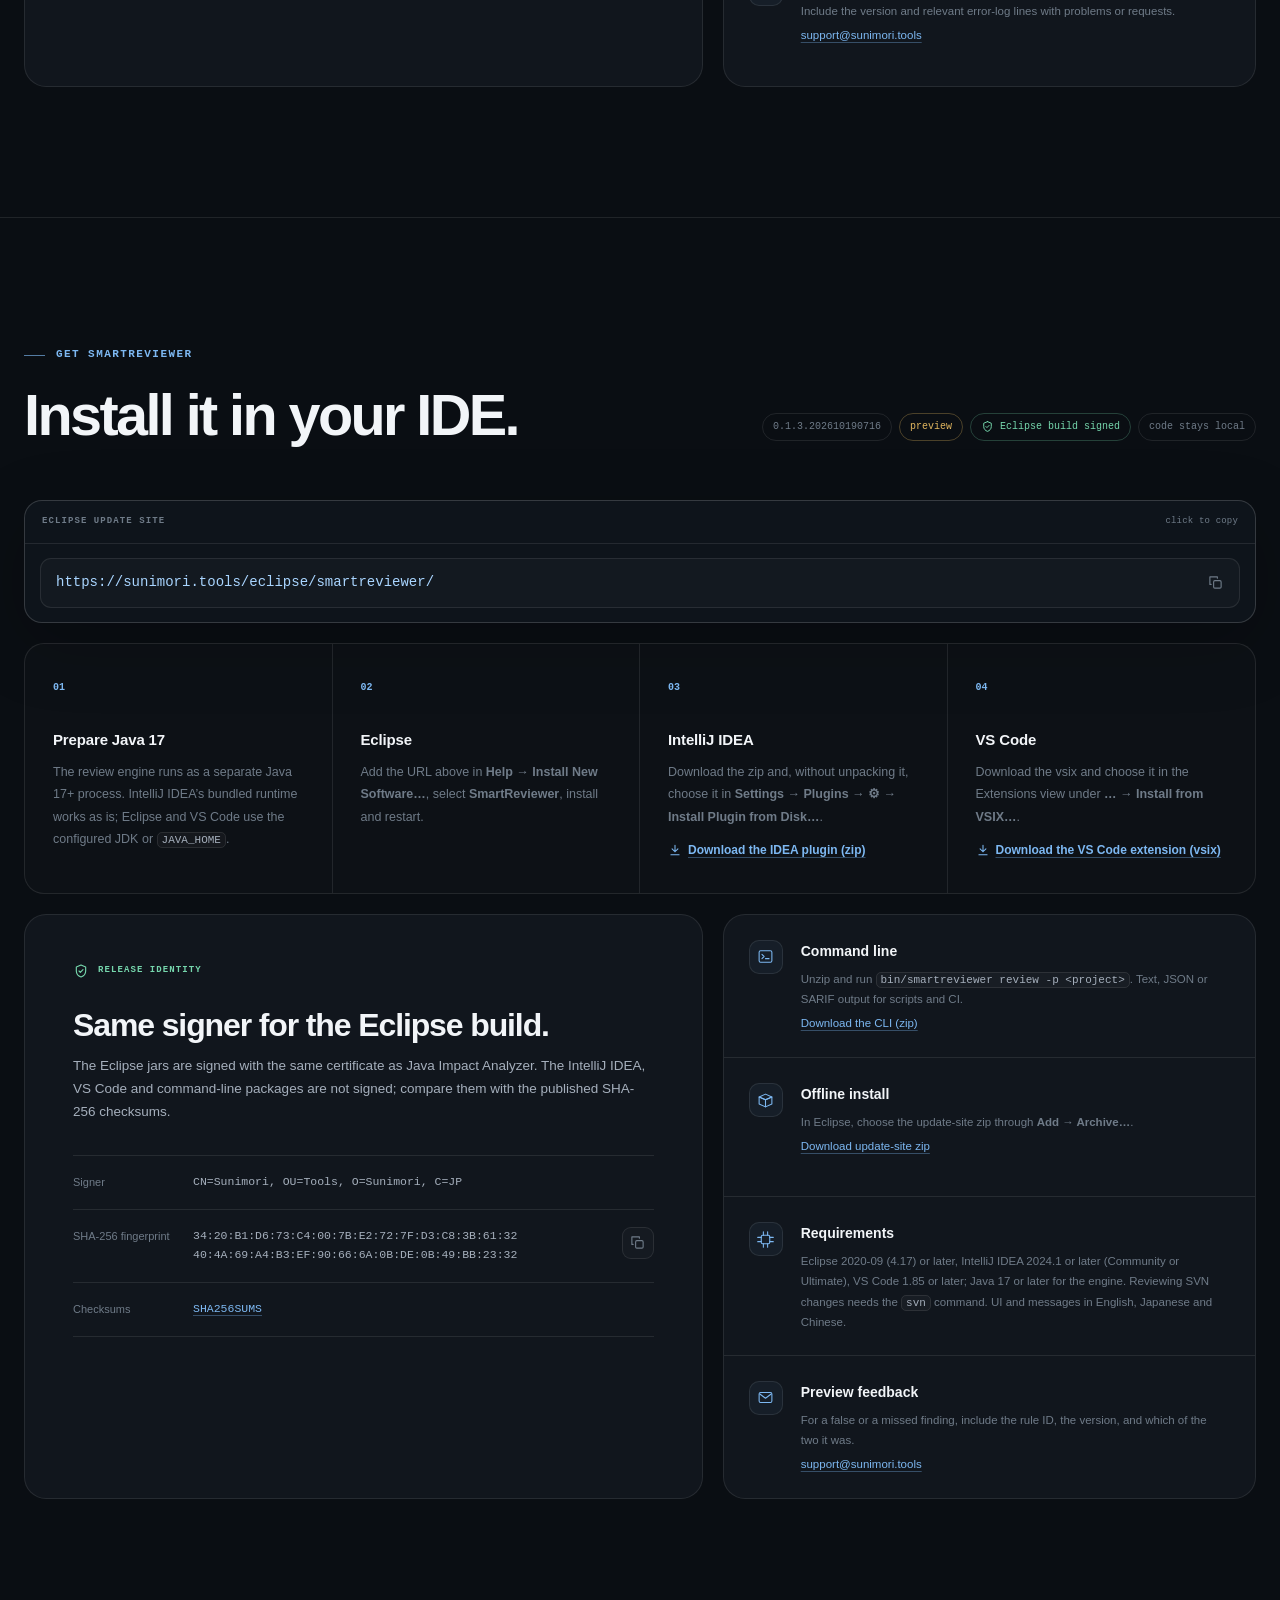
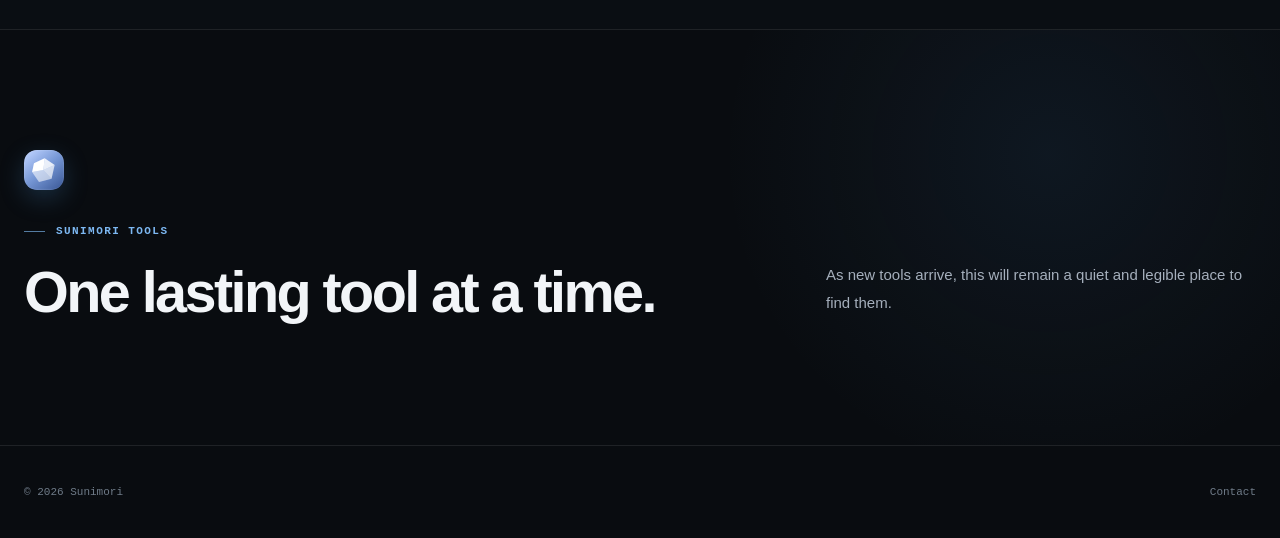
==== commit 3d2e065f: "SmartReviewer's version on the page: the Eclipse version with its build time The badge now reads ecl" ====
--- a/index.html
+++ b/index.html
@@ -207,7 +207,7 @@
       <div class="wrap">
         <div class="install-heading reveal">
           <div><p class="eyebrow"><span></span><span data-i18n="srInstallEyebrow">Get SmartReviewer</span></p><h2 data-i18n="srInstallTitle">IDE に導入する。</h2></div>
-          <div class="release-badges"><span id="sr-version">0.1.0</span><span class="preview" data-i18n="srPreviewBadge">プレビュー版</span><span class="signed"><svg viewBox="0 0 24 24" aria-hidden="true"><use href="#icon-shield"></use></svg><span data-i18n="srSigned">Eclipse 版は署名済み</span></span><span data-i18n="srLocalBadge">コードは手元から出ない</span></div>
+          <div class="release-badges"><span id="sr-version">0.1.3.202610190716</span><span class="preview" data-i18n="srPreviewBadge">プレビュー版</span><span class="signed"><svg viewBox="0 0 24 24" aria-hidden="true"><use href="#icon-shield"></use></svg><span data-i18n="srSigned">Eclipse 版は署名済み</span></span><span data-i18n="srLocalBadge">コードは手元から出ない</span></div>
         </div>
         <div class="install-console reveal">
           <div class="console-label"><span data-i18n="updateSite">ECLIPSE UPDATE SITE</span><em data-i18n="copyHint">クリックしてコピー</em></div>
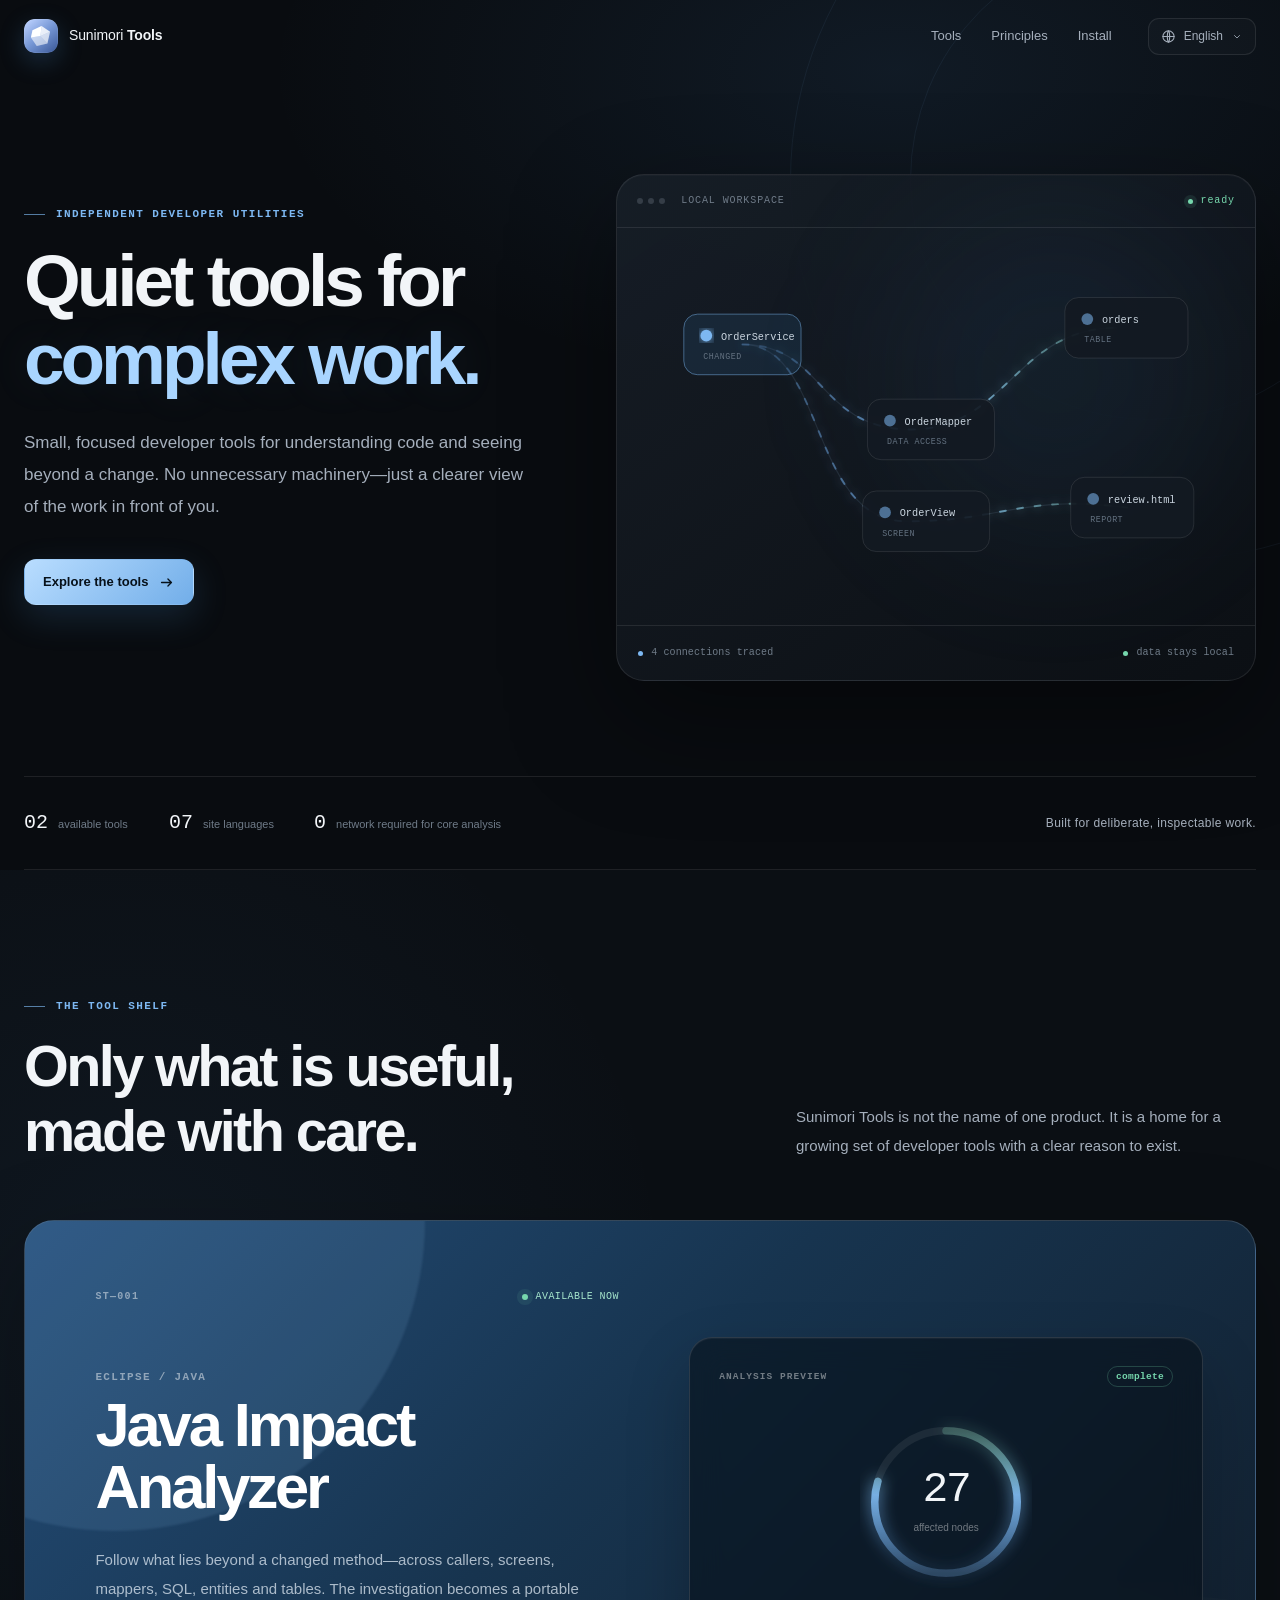
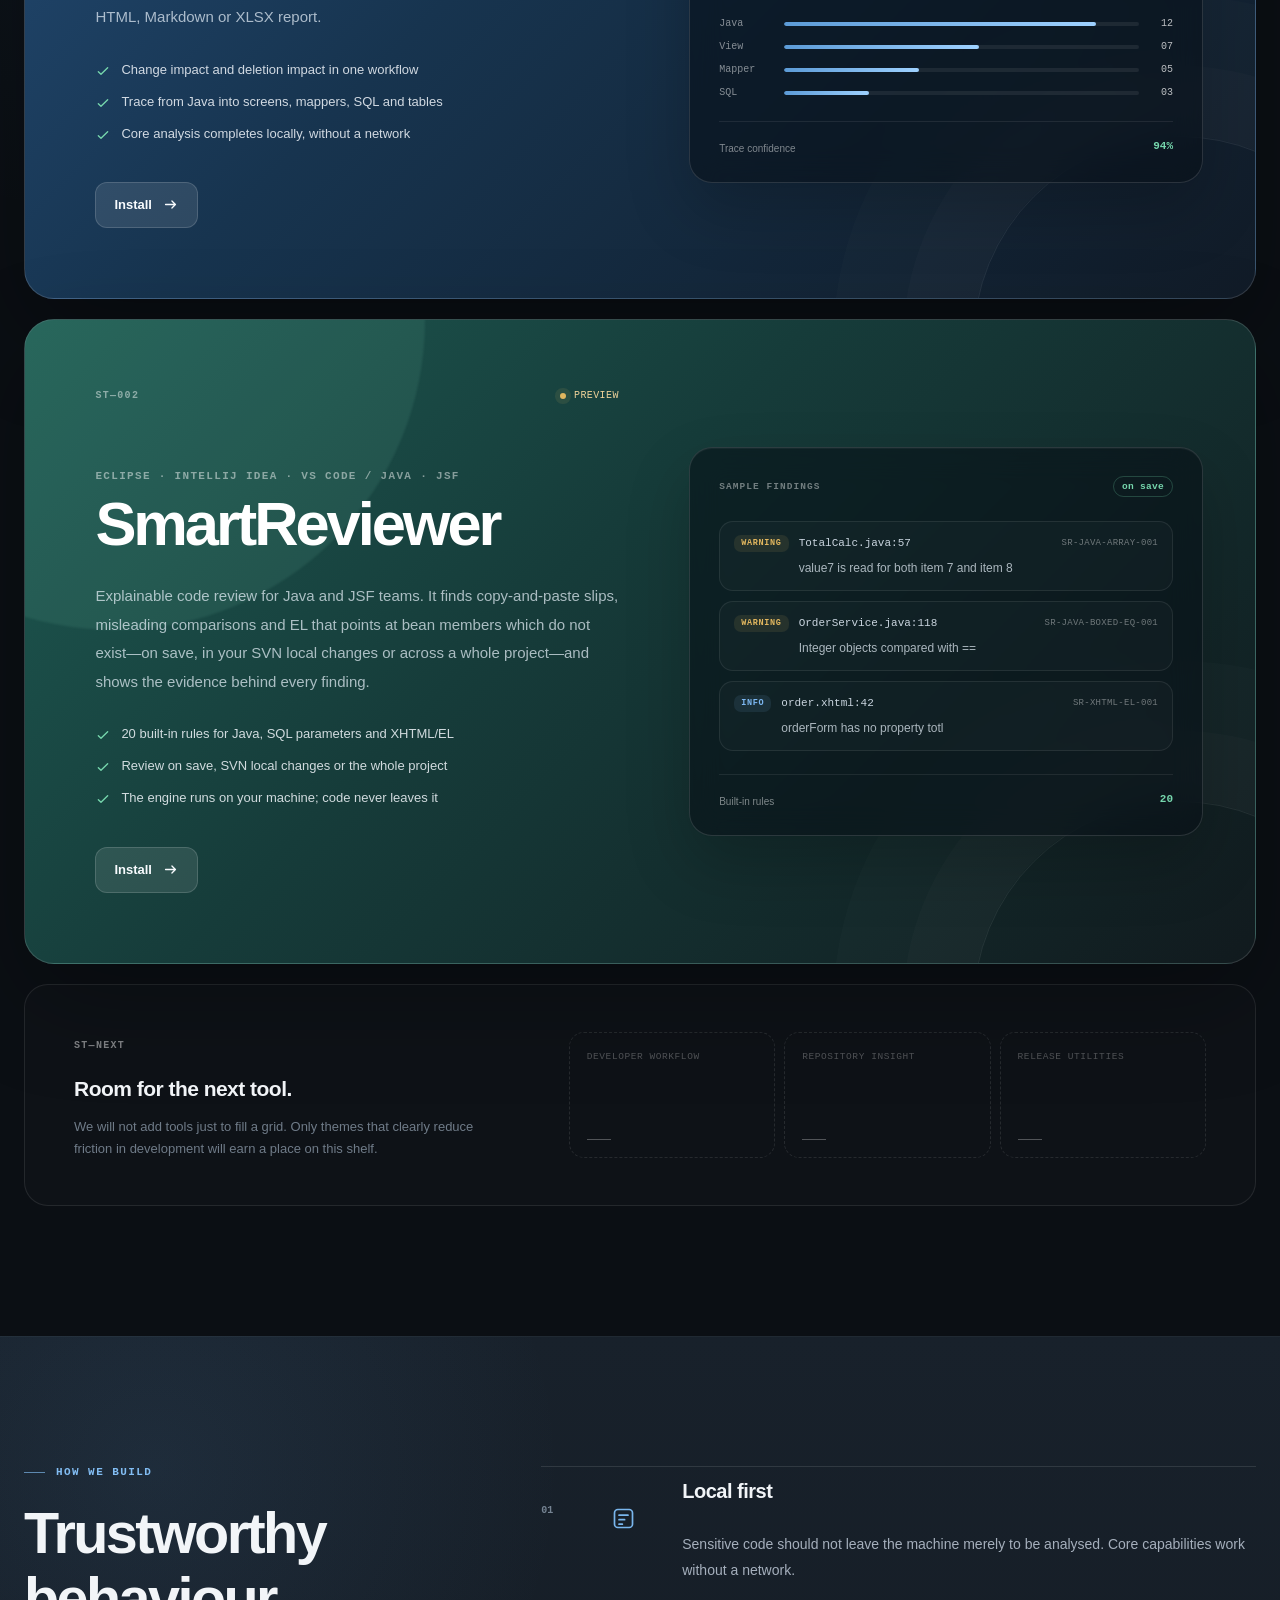
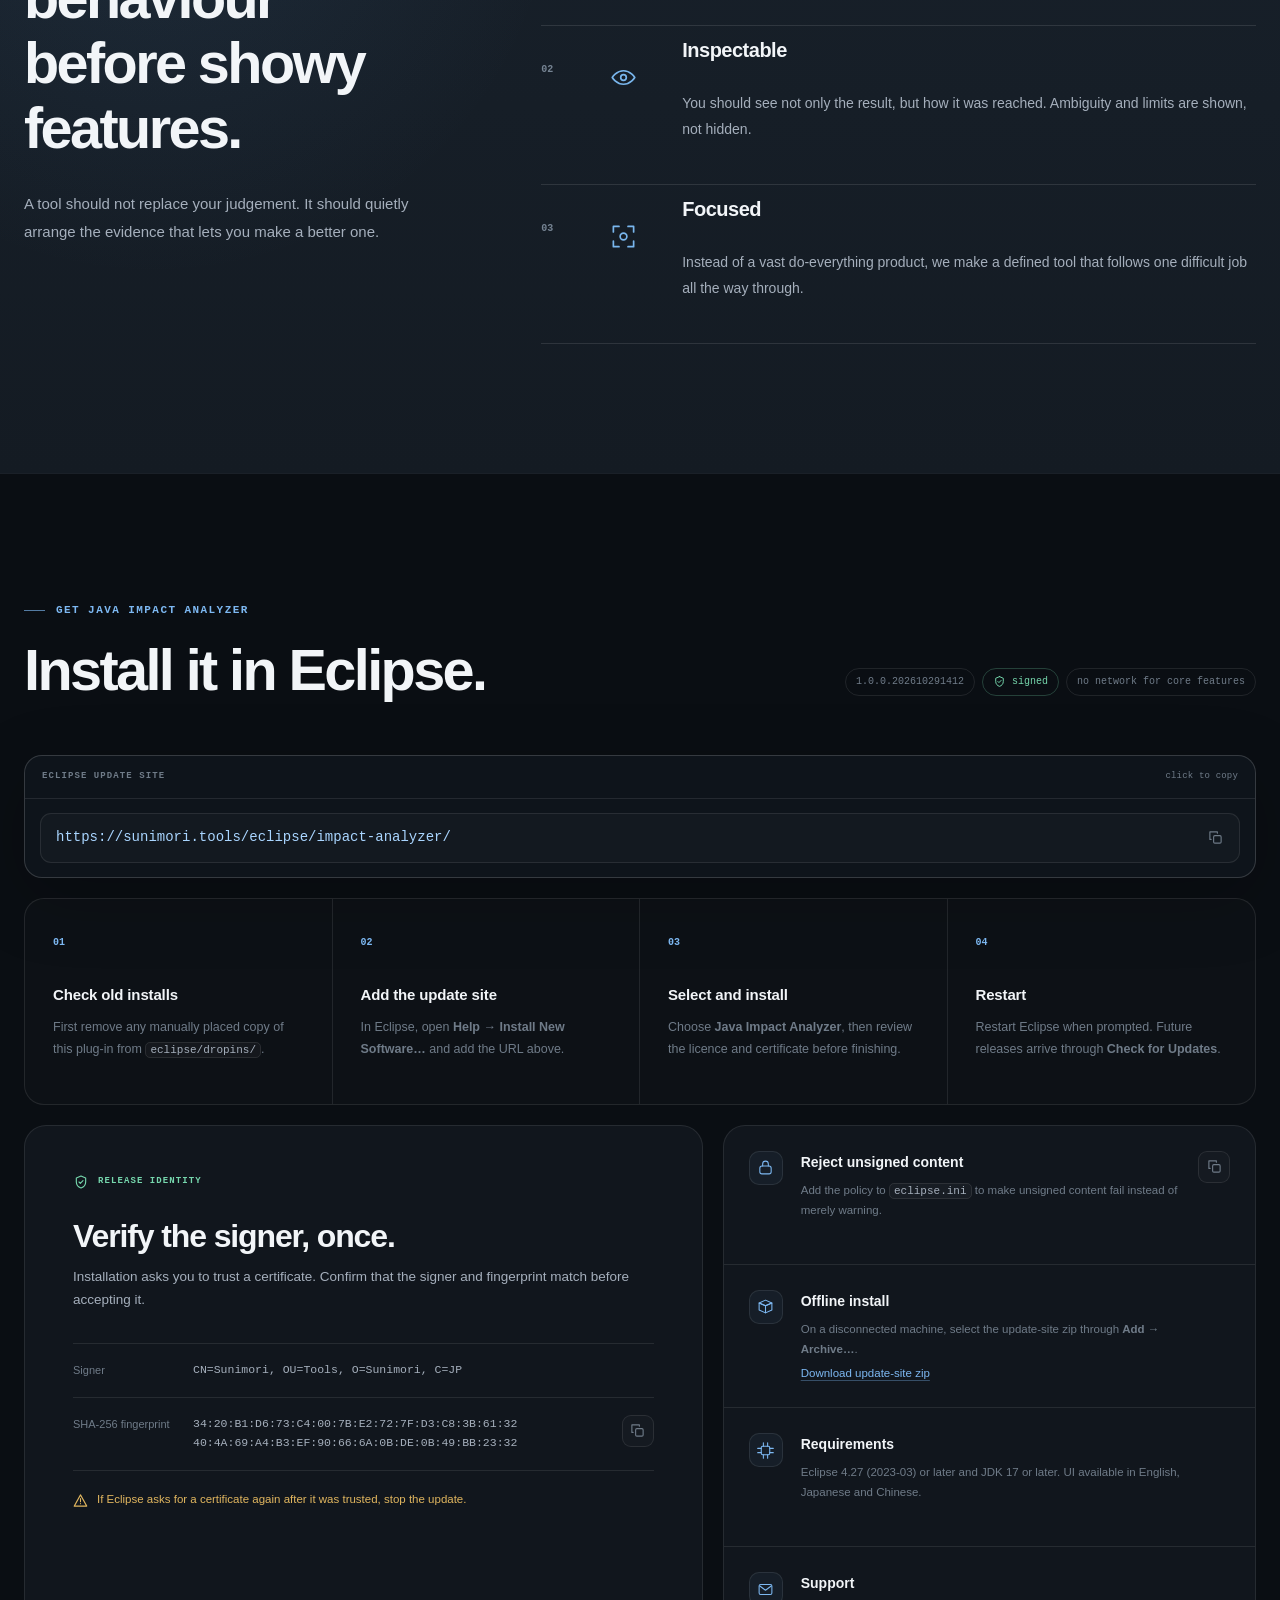
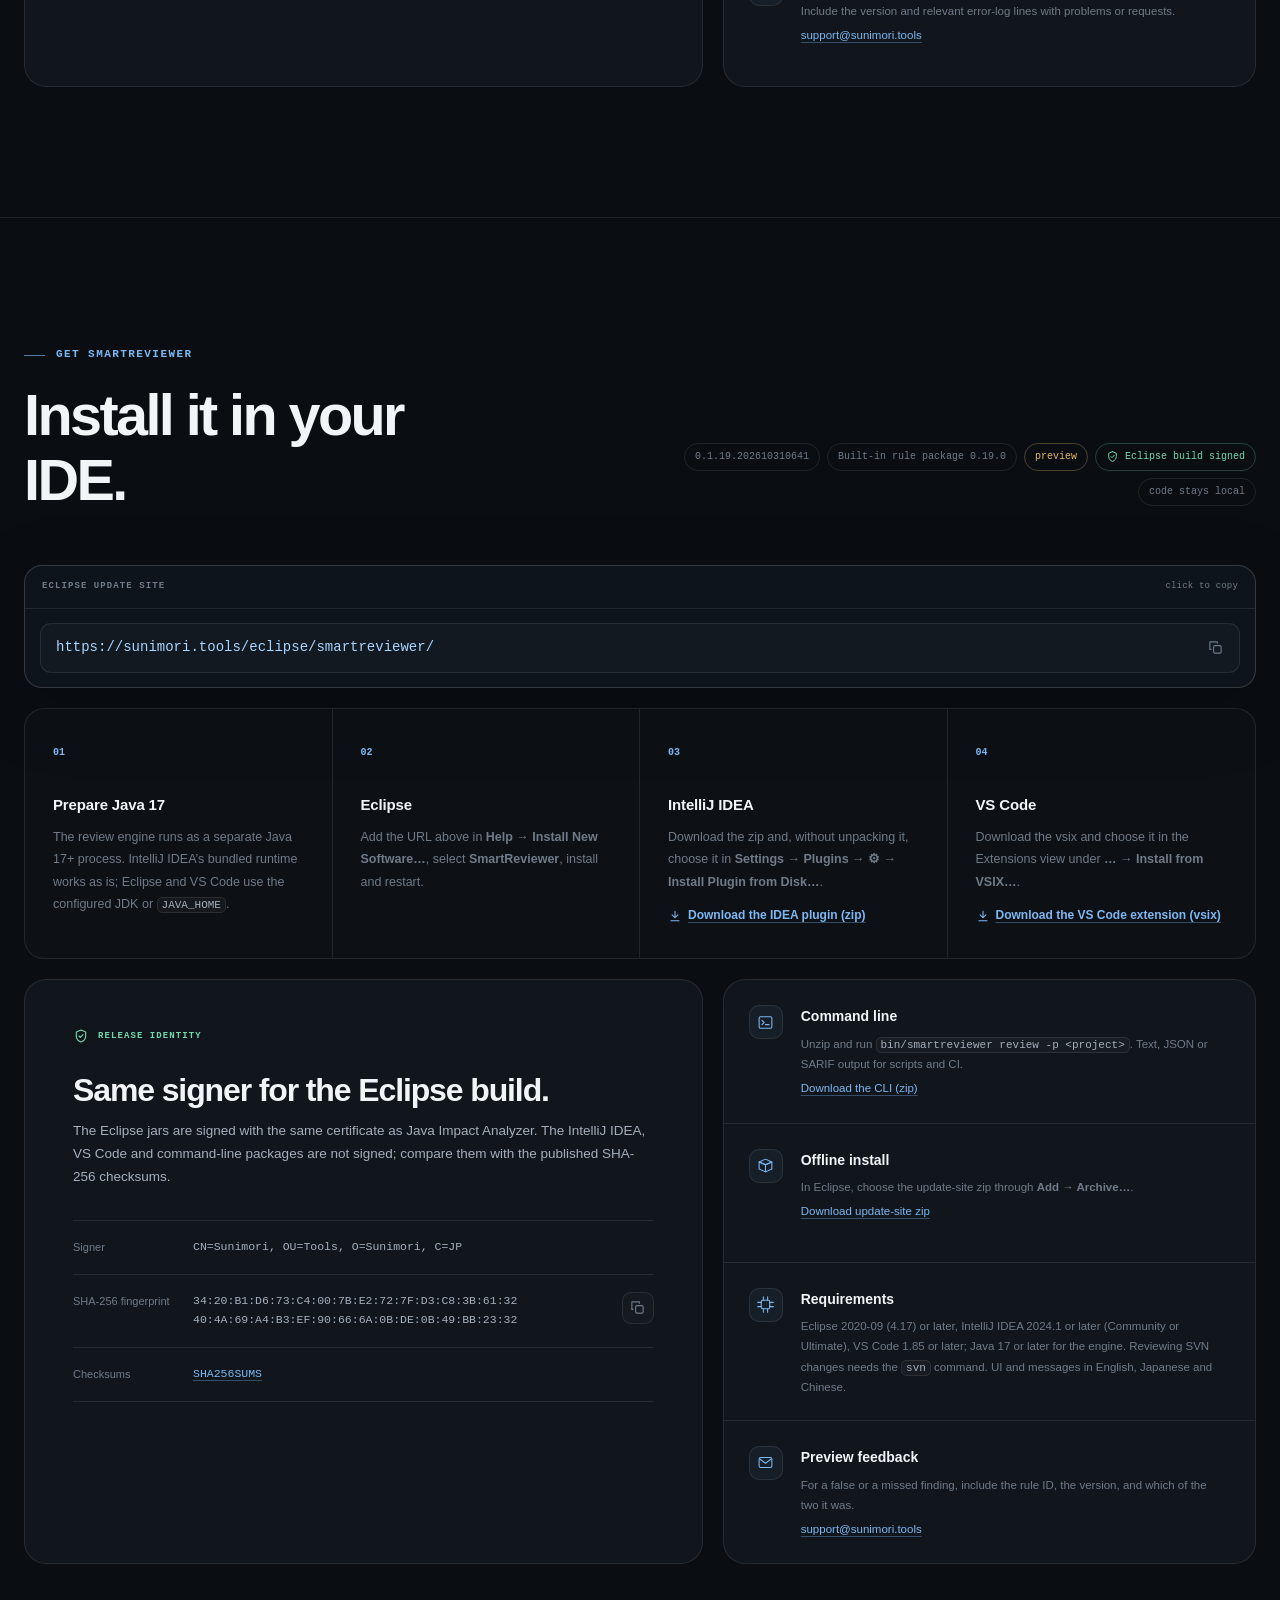
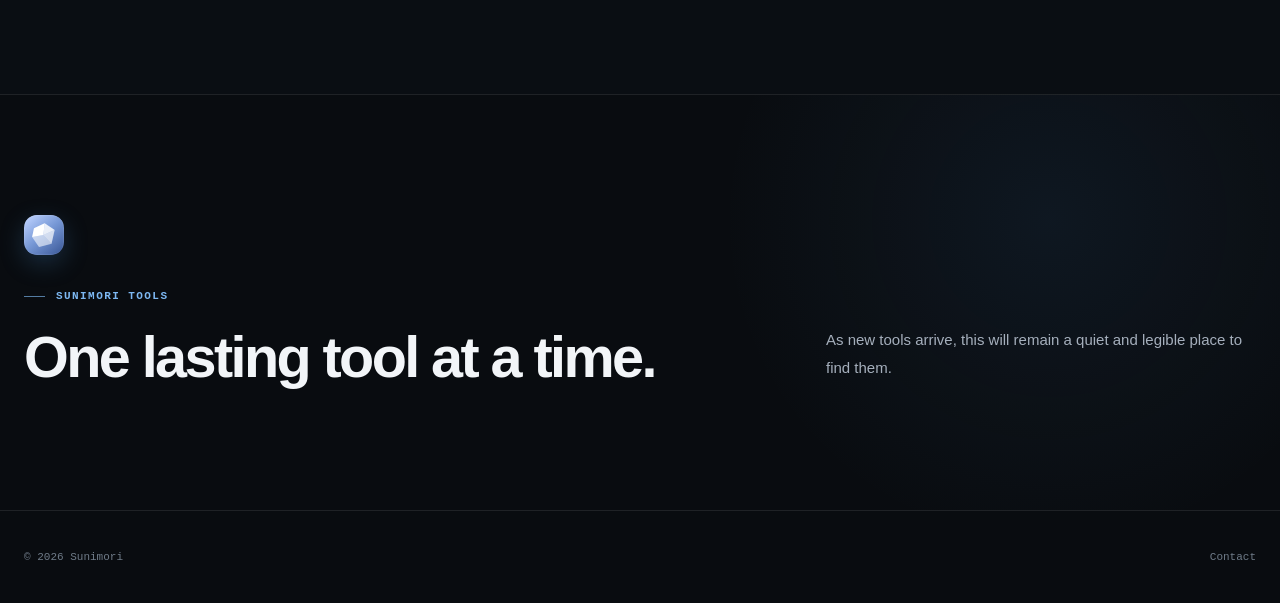
==== commit a053e353: "Show the built-in rule package version next to the SmartReviewer plug-in version The install section" ====
--- a/index.html
+++ b/index.html
@@ -207,7 +207,7 @@
       <div class="wrap">
         <div class="install-heading reveal">
           <div><p class="eyebrow"><span></span><span data-i18n="srInstallEyebrow">Get SmartReviewer</span></p><h2 data-i18n="srInstallTitle">IDE に導入する。</h2></div>
-          <div class="release-badges"><span id="sr-version">0.1.3.202610190716</span><span class="preview" data-i18n="srPreviewBadge">プレビュー版</span><span class="signed"><svg viewBox="0 0 24 24" aria-hidden="true"><use href="#icon-shield"></use></svg><span data-i18n="srSigned">Eclipse 版は署名済み</span></span><span data-i18n="srLocalBadge">コードは手元から出ない</span></div>
+          <div class="release-badges"><span id="sr-version">0.1.3.202610190716</span><span id="sr-rule-package-badge" hidden><span data-i18n="srRulePackage">組み込み規則パッケージ</span> <span id="sr-rule-package"></span></span><span class="preview" data-i18n="srPreviewBadge">プレビュー版</span><span class="signed"><svg viewBox="0 0 24 24" aria-hidden="true"><use href="#icon-shield"></use></svg><span data-i18n="srSigned">Eclipse 版は署名済み</span></span><span data-i18n="srLocalBadge">コードは手元から出ない</span></div>
         </div>
         <div class="install-console reveal">
           <div class="console-label"><span data-i18n="updateSite">ECLIPSE UPDATE SITE</span><em data-i18n="copyHint">クリックしてコピー</em></div>
--- a/assets/site.css
+++ b/assets/site.css
@@ -234,6 +234,7 @@
 .release-badges > span { min-height: 28px; display: inline-flex; align-items: center; gap: 6px; padding: 0 10px; border: 1px solid var(--line); border-radius: 99px; color: var(--ink-muted); font: 10px/1 var(--mono); }
 .release-badges .signed { color: var(--green); border-color: rgba(118,215,173,.25); }
 .release-badges .preview { color: var(--amber); border-color: rgba(225,182,95,.3); }
+.release-badges > span[hidden] { display: none; }
 .release-badges svg { width: 13px; fill: none; stroke: currentColor; stroke-width: 1.8; stroke-linecap: round; stroke-linejoin: round; }
 .install-console { overflow: hidden; border: 1px solid var(--line-strong); border-radius: 18px; background: #0e141b; box-shadow: 0 20px 70px rgba(0,0,0,.22); }
 .console-label { height: 43px; display: flex; justify-content: space-between; align-items: center; padding: 0 17px; border-bottom: 1px solid var(--line); color: var(--ink-muted); font: 600 9px/1 var(--mono); letter-spacing: .12em; }
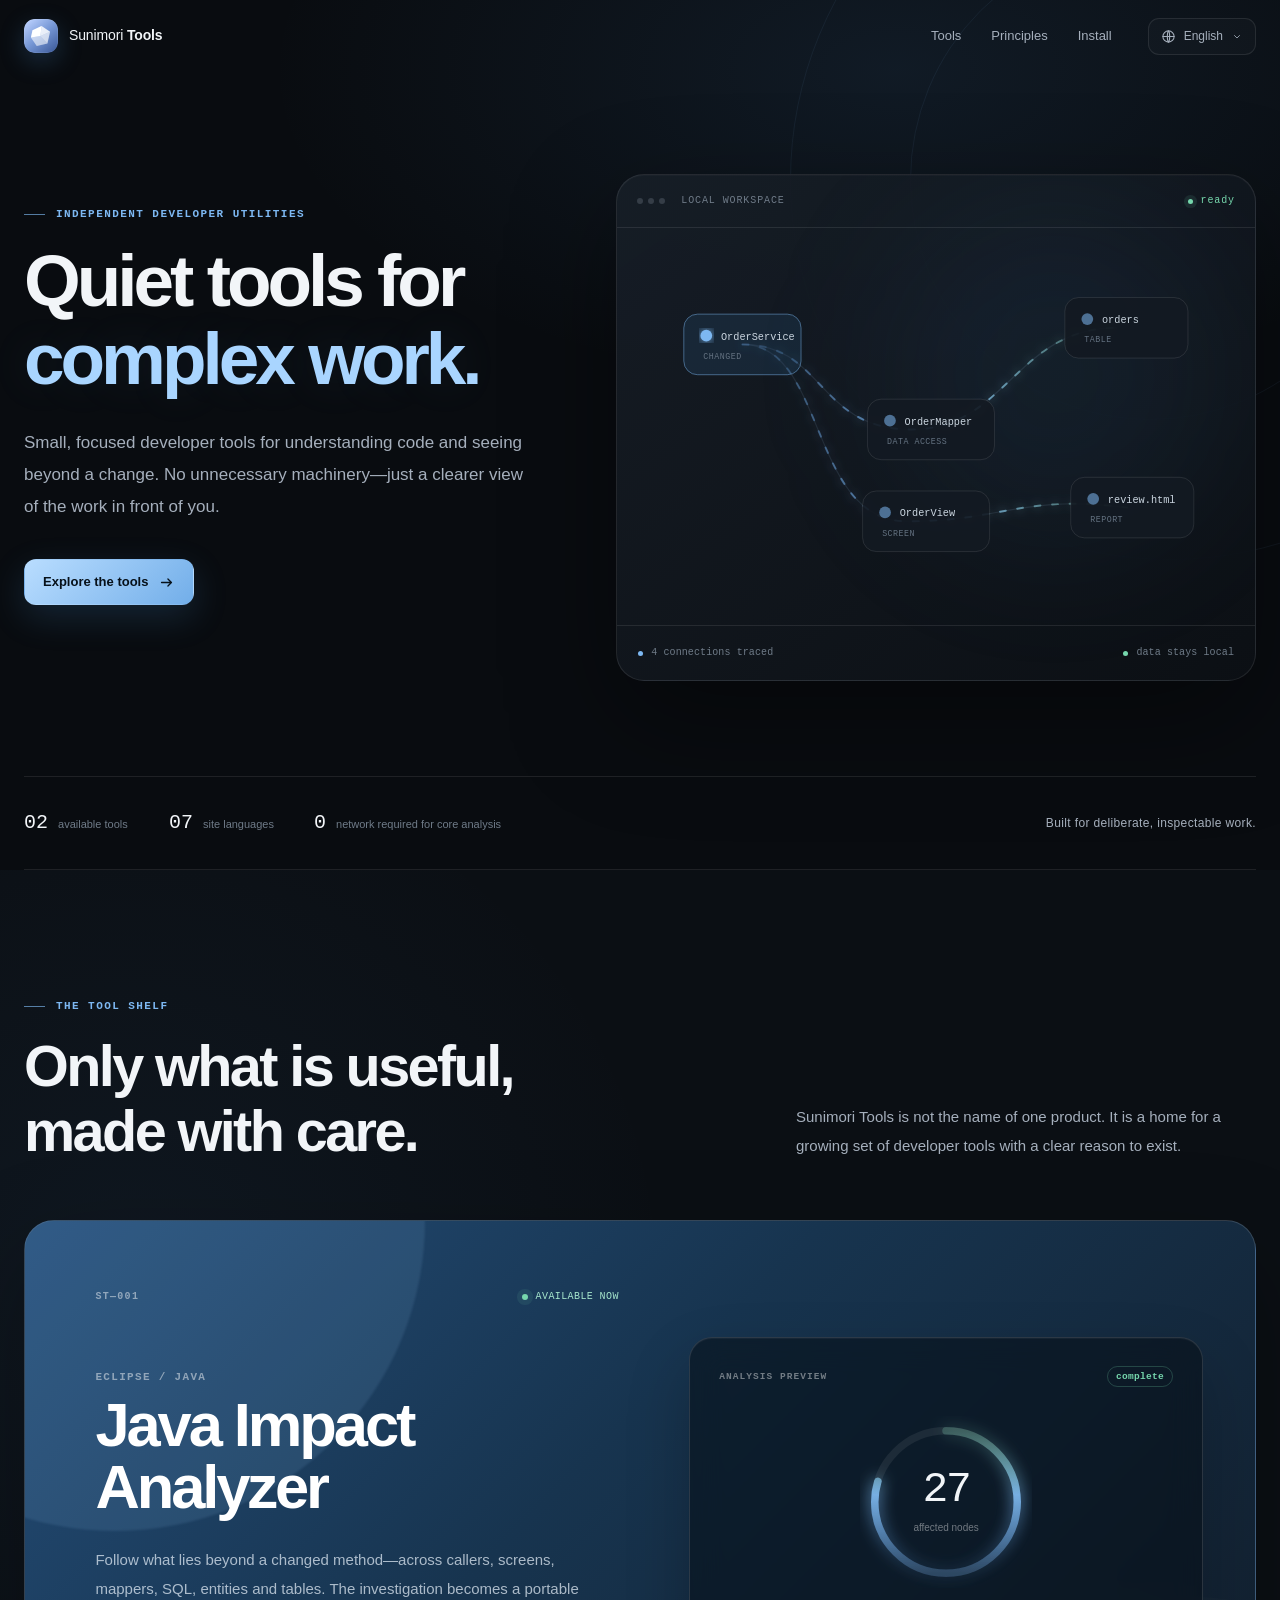
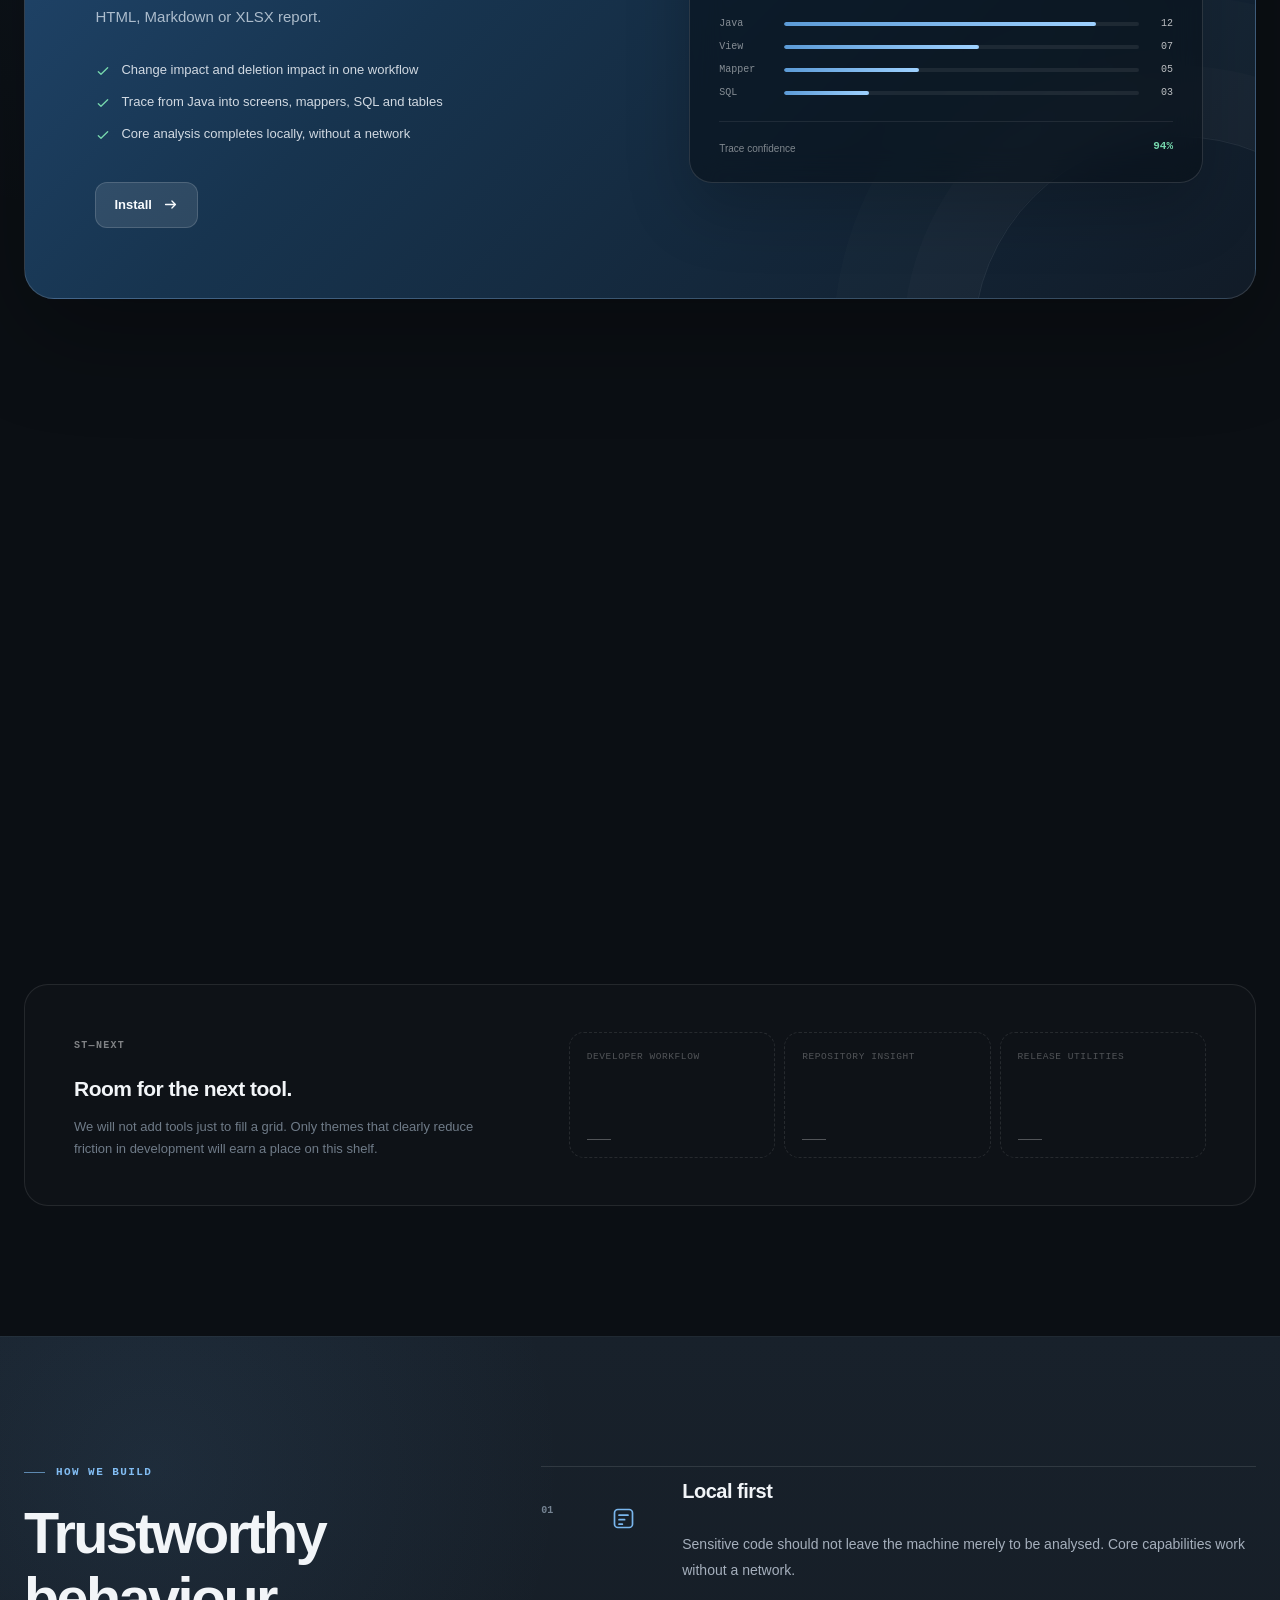
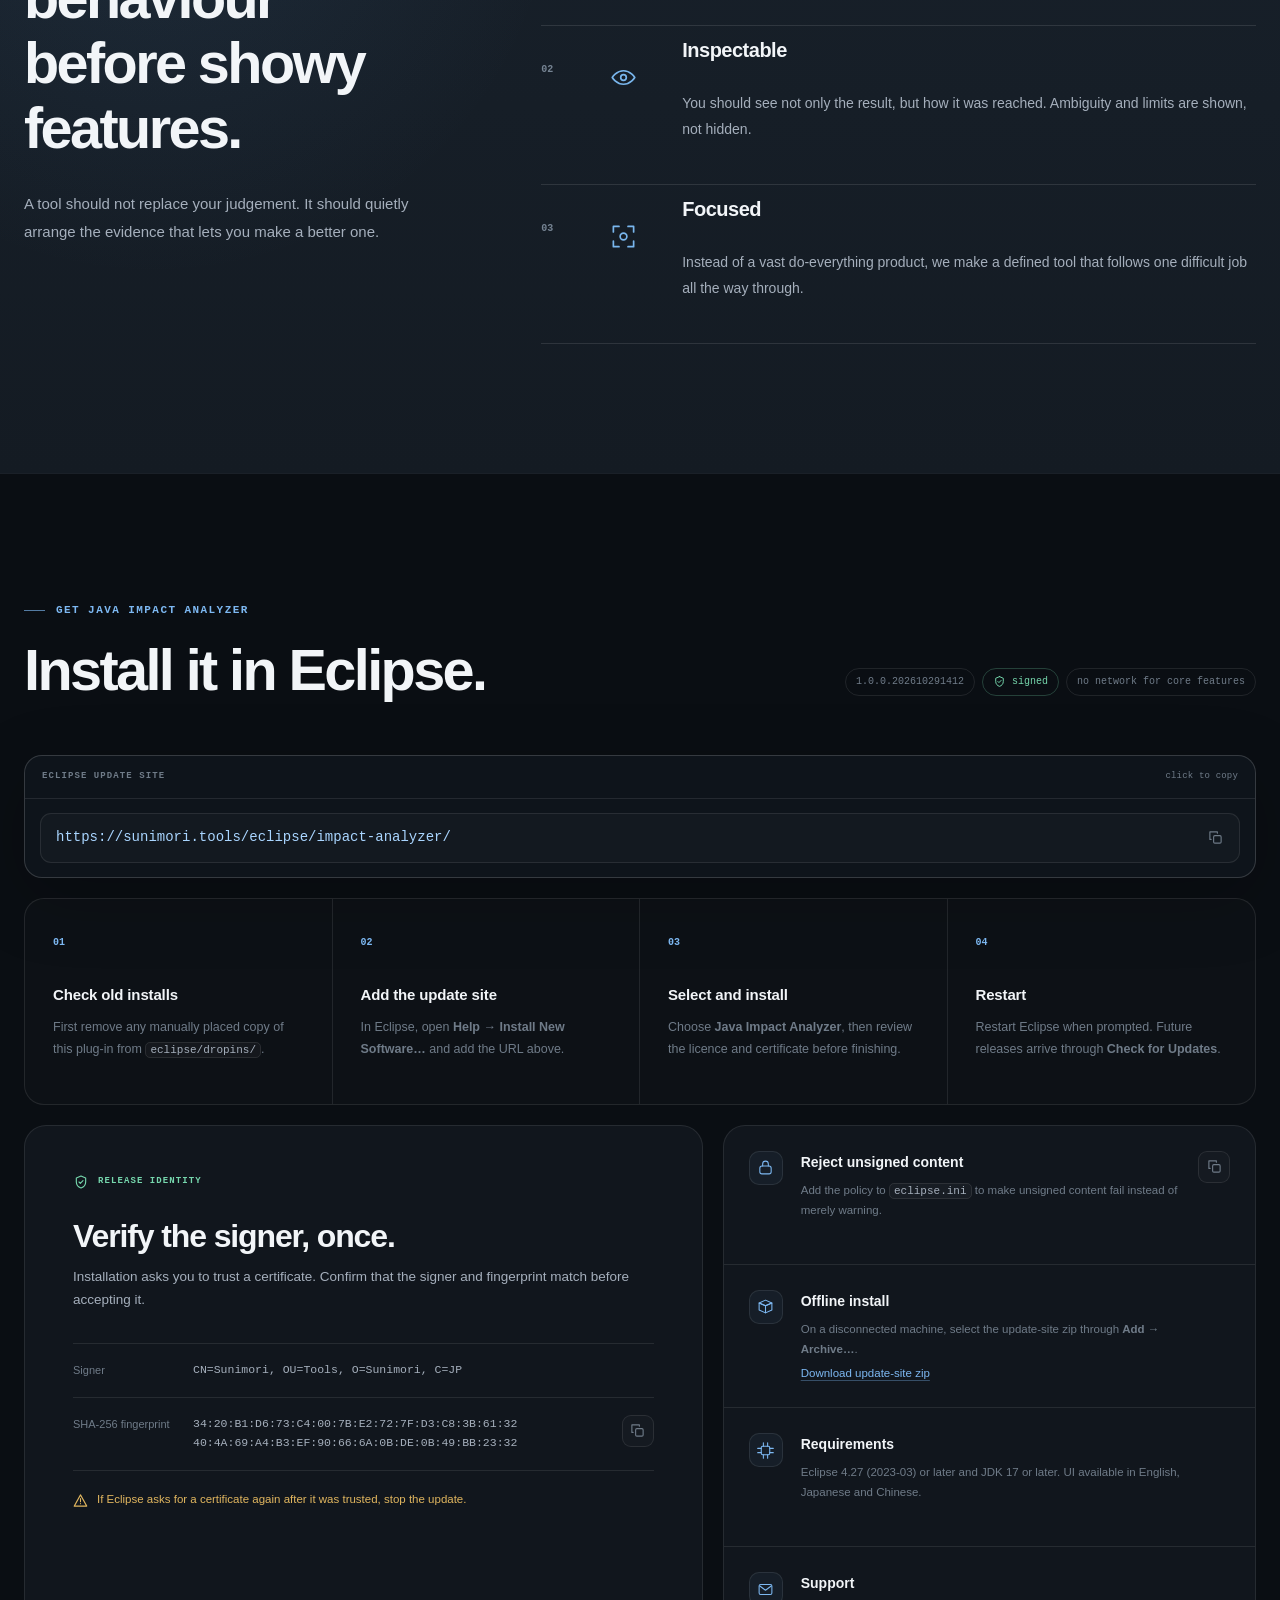
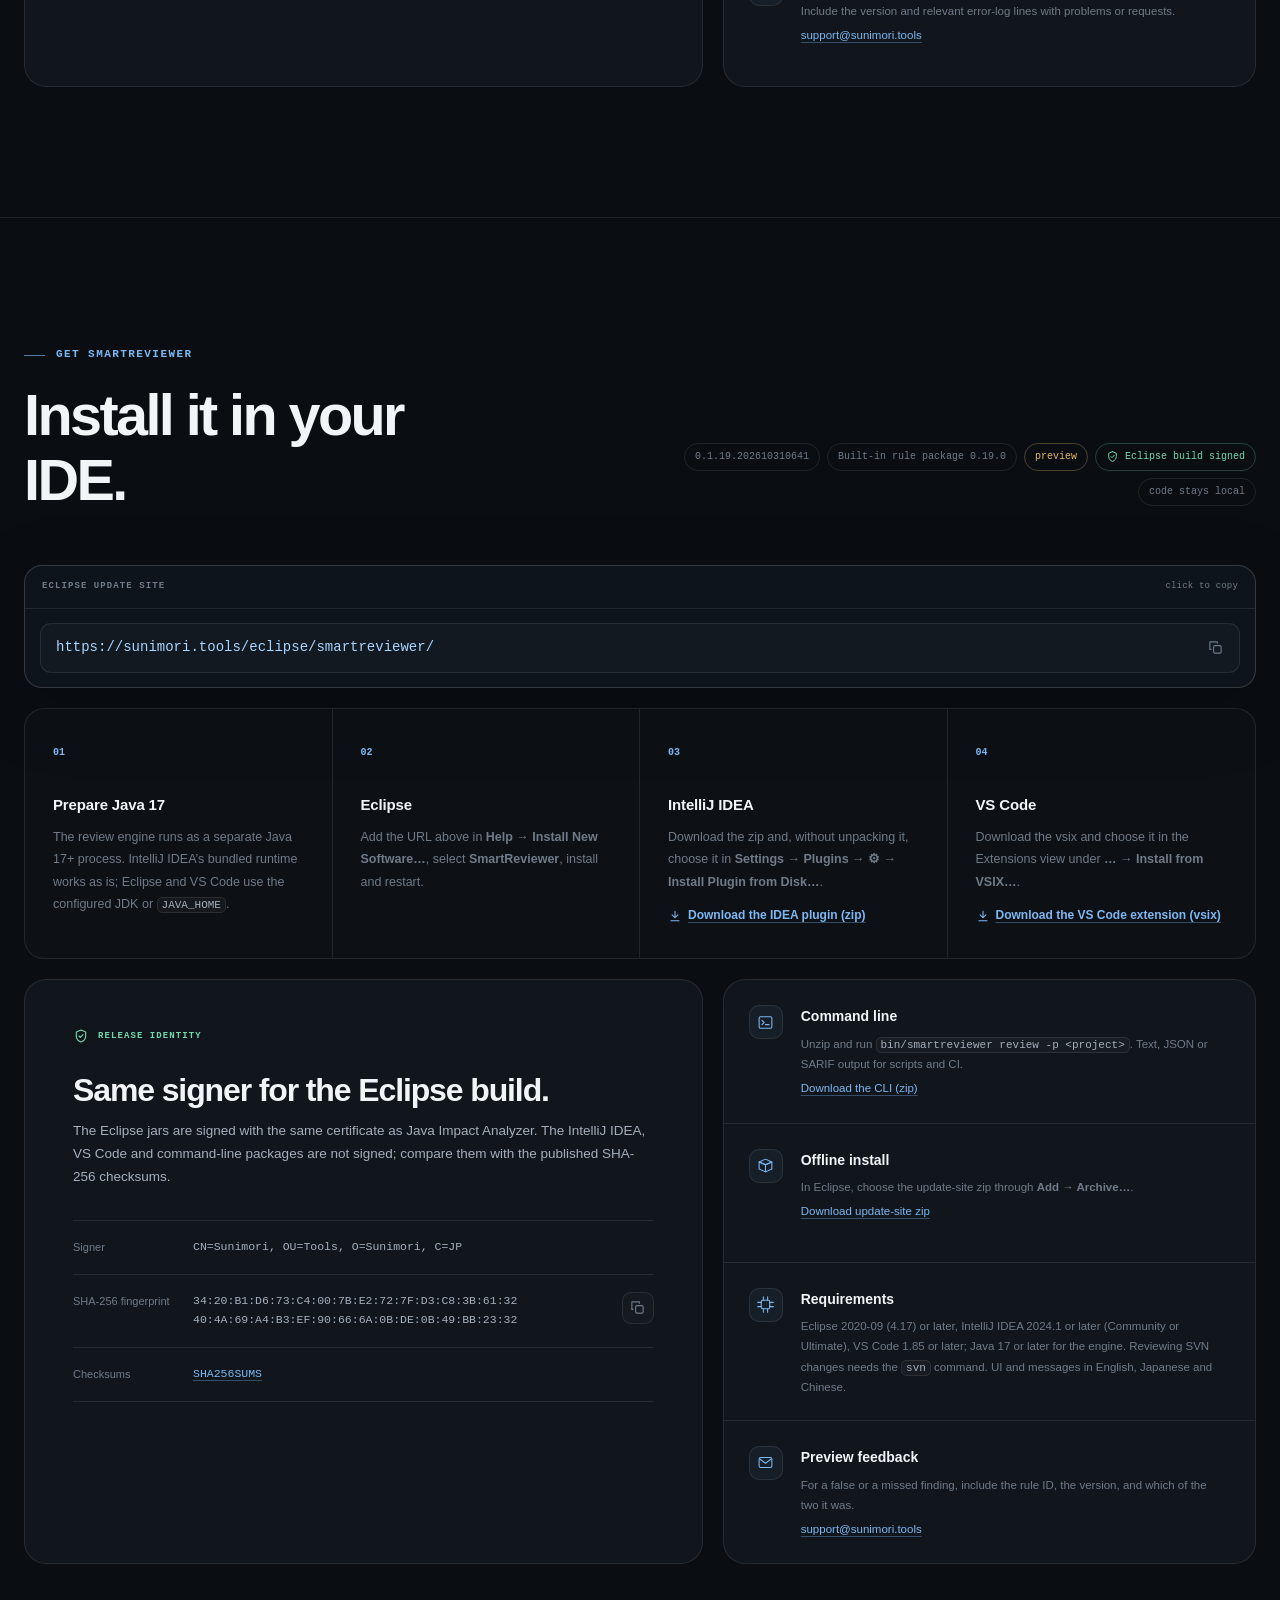
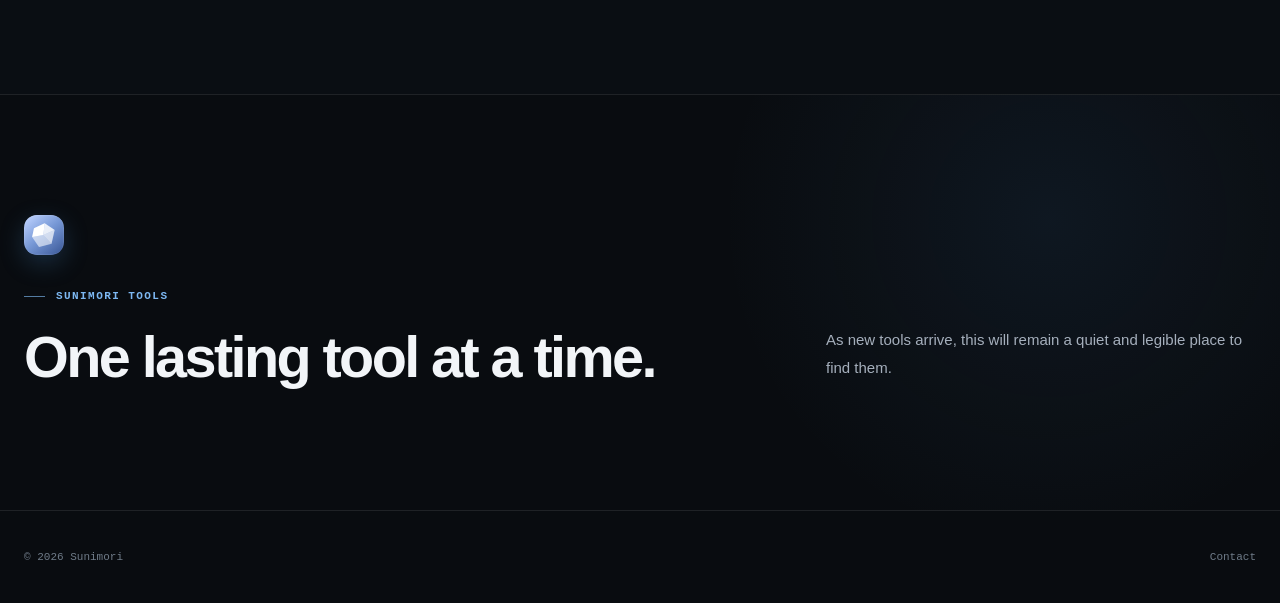
==== commit 5d8f15d2: "Make the number of built-in rules on the SmartReviewer card follow the release The card said '20 bui" ====
--- a/index.html
+++ b/index.html
@@ -128,7 +128,7 @@
             <h3>SmartReviewer</h3>
             <p class="tool-description" data-i18n="srBody">Java・JSF チームのための、根拠を示すコードレビュー。コピー＆ペーストの写し間違い、誤った比較、存在しない Bean のメンバーを指す EL などを、保存時・SVN のローカル変更・プロジェクト全体で見つけ、指摘ごとに根拠を示します。</p>
             <ul class="feature-list">
-              <li><svg viewBox="0 0 24 24" aria-hidden="true"><use href="#icon-check"></use></svg><span data-i18n="srFeatureOne">Java・SQL パラメータ・XHTML/EL の組み込み規則 20 件</span></li>
+              <li><svg viewBox="0 0 24 24" aria-hidden="true"><use href="#icon-check"></use></svg><span data-i18n="srFeatureOne">Java・SQL パラメータ・XHTML/EL の組み込み規則<span class="rule-count" data-rule-count-scope hidden> <span data-rule-count></span> 件</span></span></li>
               <li><svg viewBox="0 0 24 24" aria-hidden="true"><use href="#icon-check"></use></svg><span data-i18n="srFeatureTwo">保存時、SVN のローカル変更、プロジェクト全体をレビュー</span></li>
               <li><svg viewBox="0 0 24 24" aria-hidden="true"><use href="#icon-check"></use></svg><span data-i18n="srFeatureThree">エンジンは手元で動き、コードを外へ送らない</span></li>
             </ul>
@@ -143,7 +143,7 @@
               <li><span class="finding-severity warning">WARNING</span><code>OrderService.java:118</code><em>SR-JAVA-BOXED-EQ-001</em><p data-i18n="srFindTwo">Integer オブジェクトを == で比較している</p></li>
               <li><span class="finding-severity info">INFO</span><code>order.xhtml:42</code><em>SR-XHTML-EL-001</em><p data-i18n="srFindThree">orderForm に totl というプロパティはない</p></li>
             </ol>
-            <div class="panel-summary"><span data-i18n="srRules">組み込み規則</span><strong>20</strong></div>
+            <div class="panel-summary" data-rule-count-scope hidden><span data-i18n="srRules">組み込み規則</span><strong data-rule-count></strong></div>
           </div>
         </article>
 
--- a/assets/site.css
+++ b/assets/site.css
@@ -235,6 +235,9 @@
 .release-badges .signed { color: var(--green); border-color: rgba(118,215,173,.25); }
 .release-badges .preview { color: var(--amber); border-color: rgba(225,182,95,.3); }
 .release-badges > span[hidden] { display: none; }
+.panel-summary[hidden] { display: none; }
+/* The feature sentences lose their leading number while the rule count is unknown: keep the first letter a capital. */
+.feature-list li > span::first-letter { text-transform: uppercase; }
 .release-badges svg { width: 13px; fill: none; stroke: currentColor; stroke-width: 1.8; stroke-linecap: round; stroke-linejoin: round; }
 .install-console { overflow: hidden; border: 1px solid var(--line-strong); border-radius: 18px; background: #0e141b; box-shadow: 0 20px 70px rgba(0,0,0,.22); }
 .console-label { height: 43px; display: flex; justify-content: space-between; align-items: center; padding: 0 17px; border-bottom: 1px solid var(--line); color: var(--ink-muted); font: 600 9px/1 var(--mono); letter-spacing: .12em; }
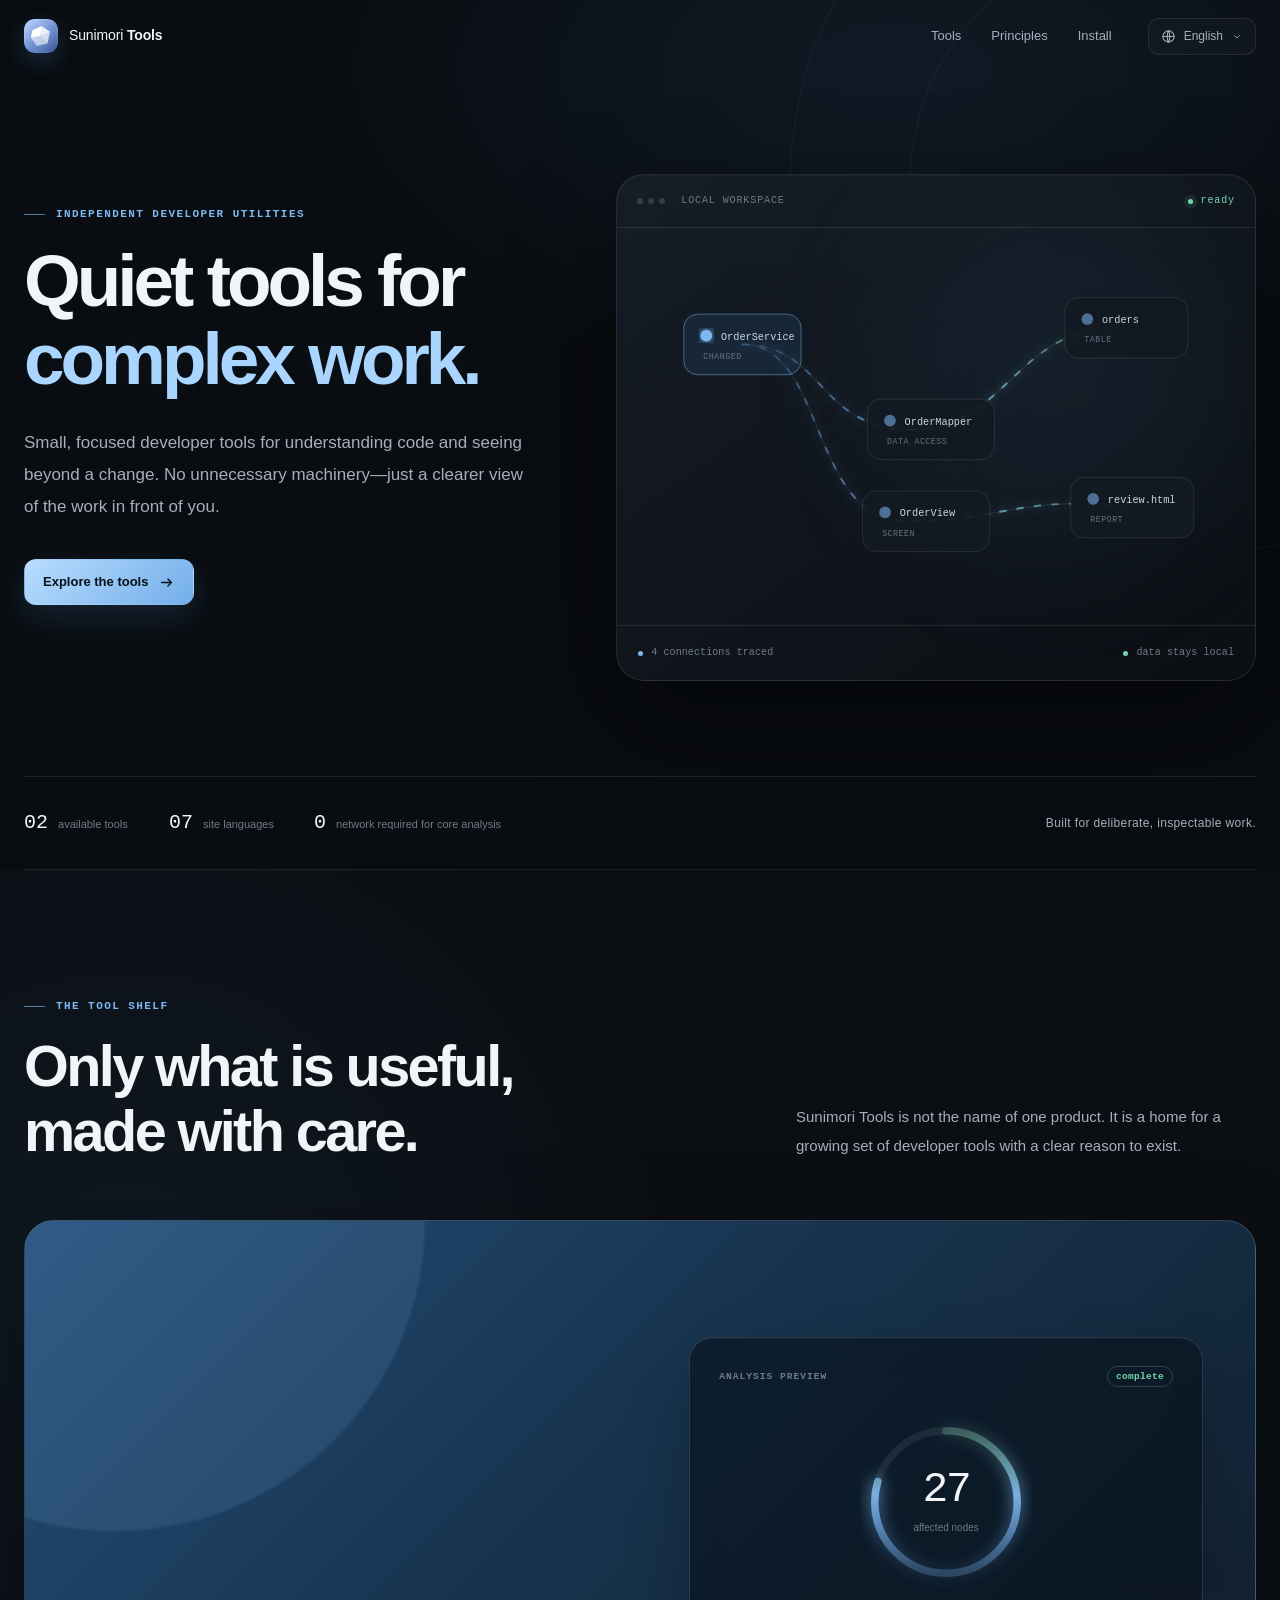
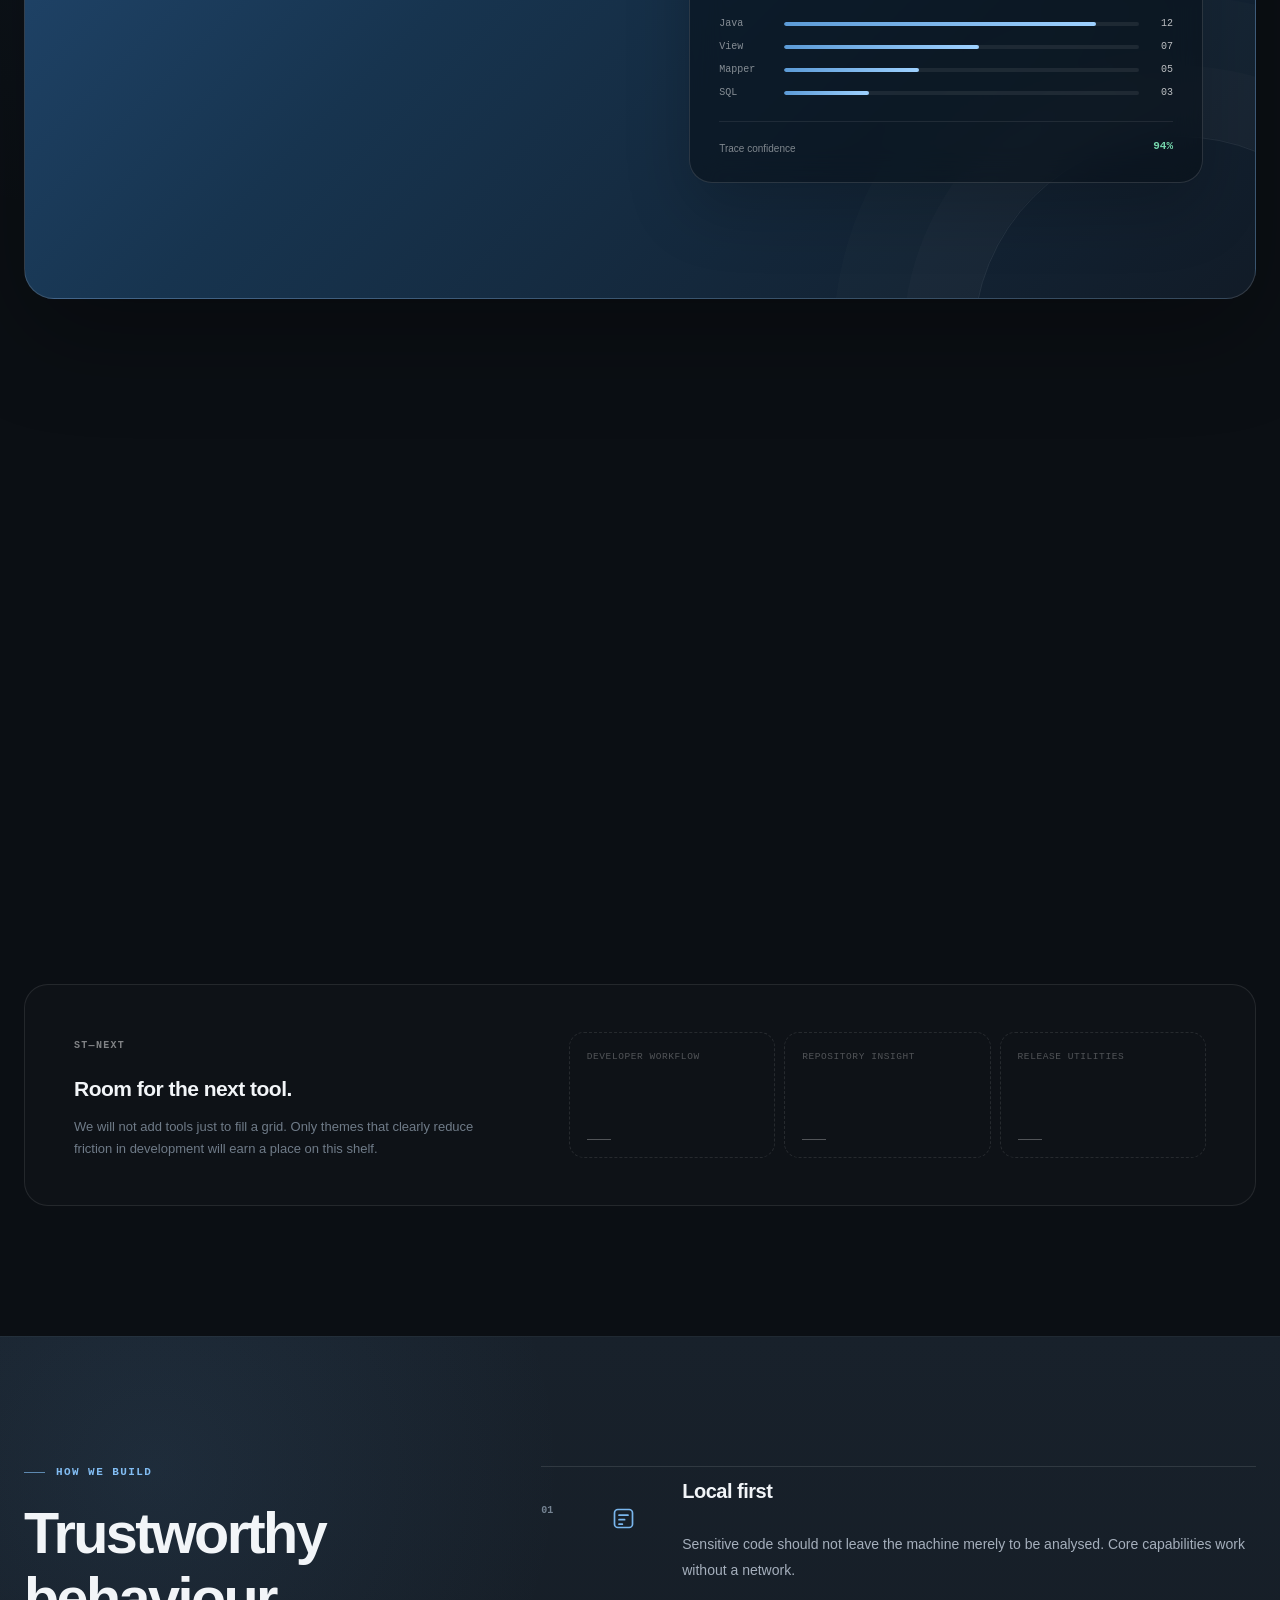
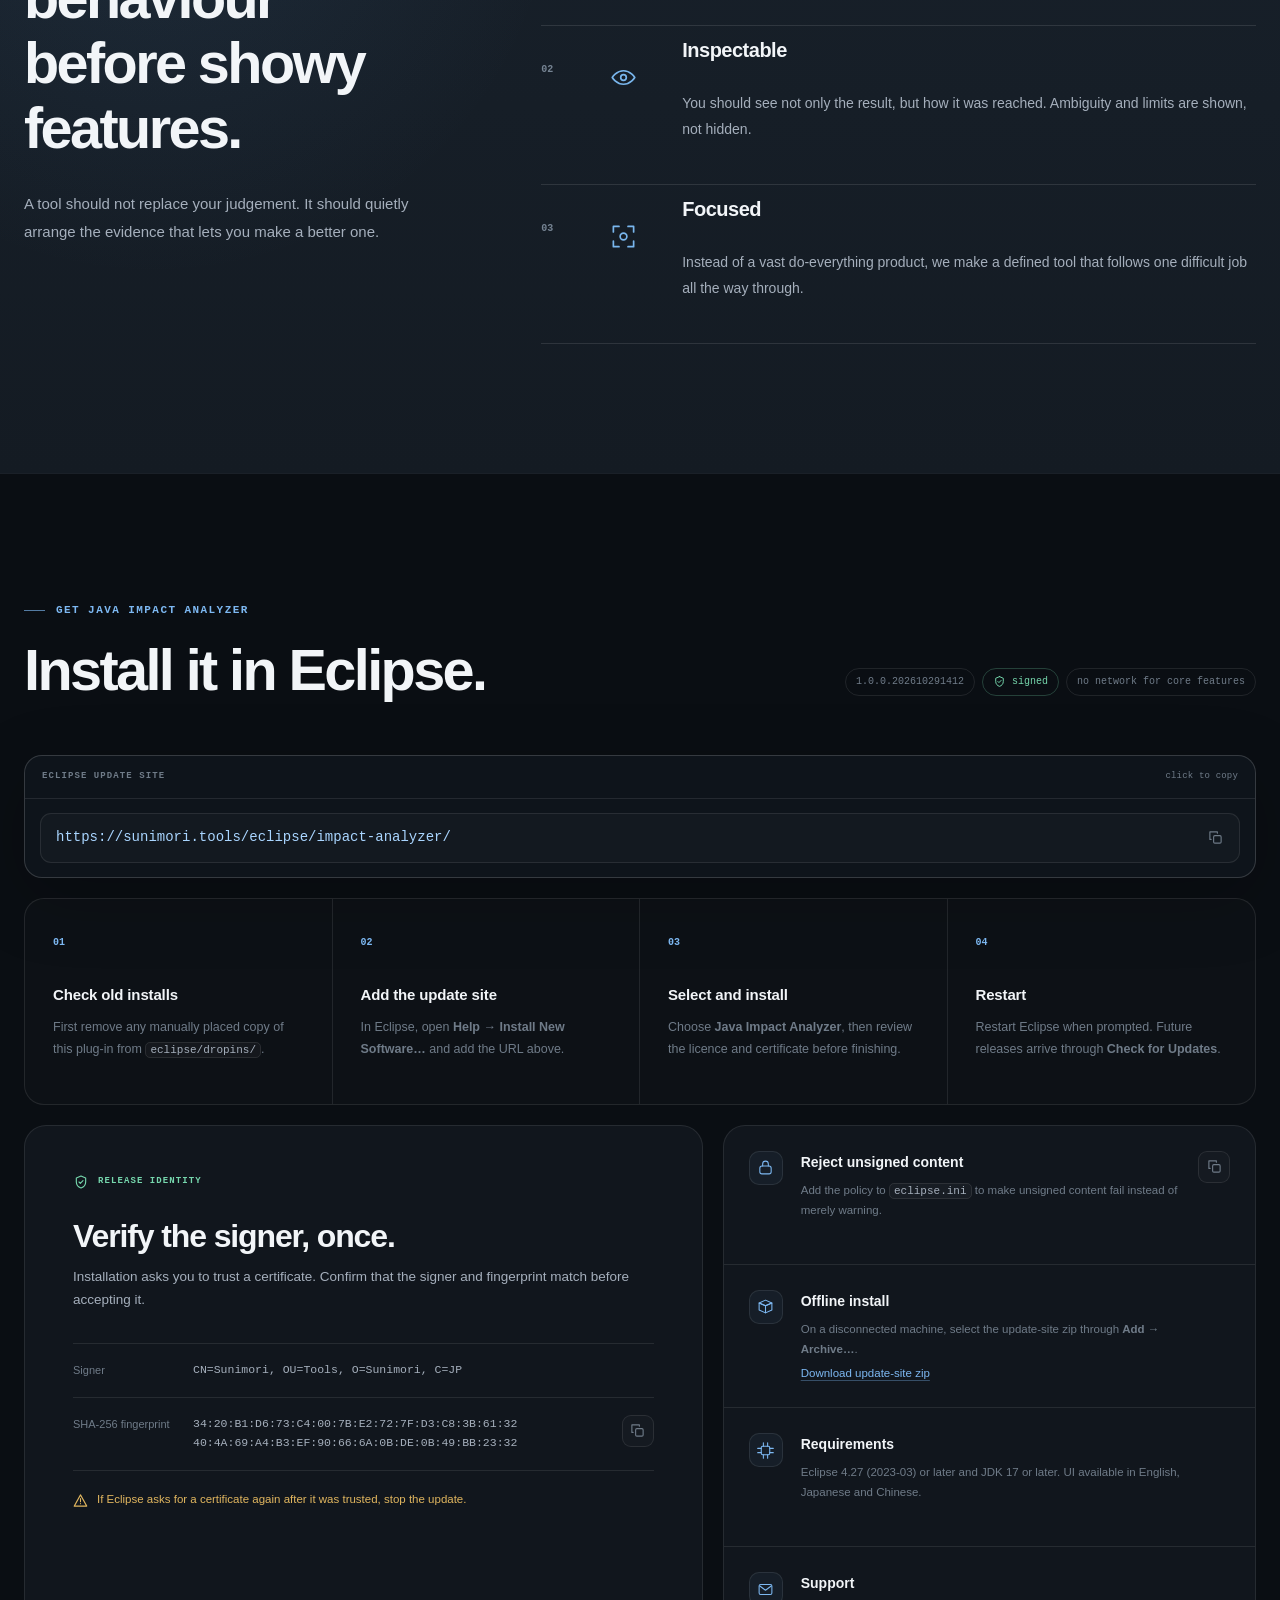
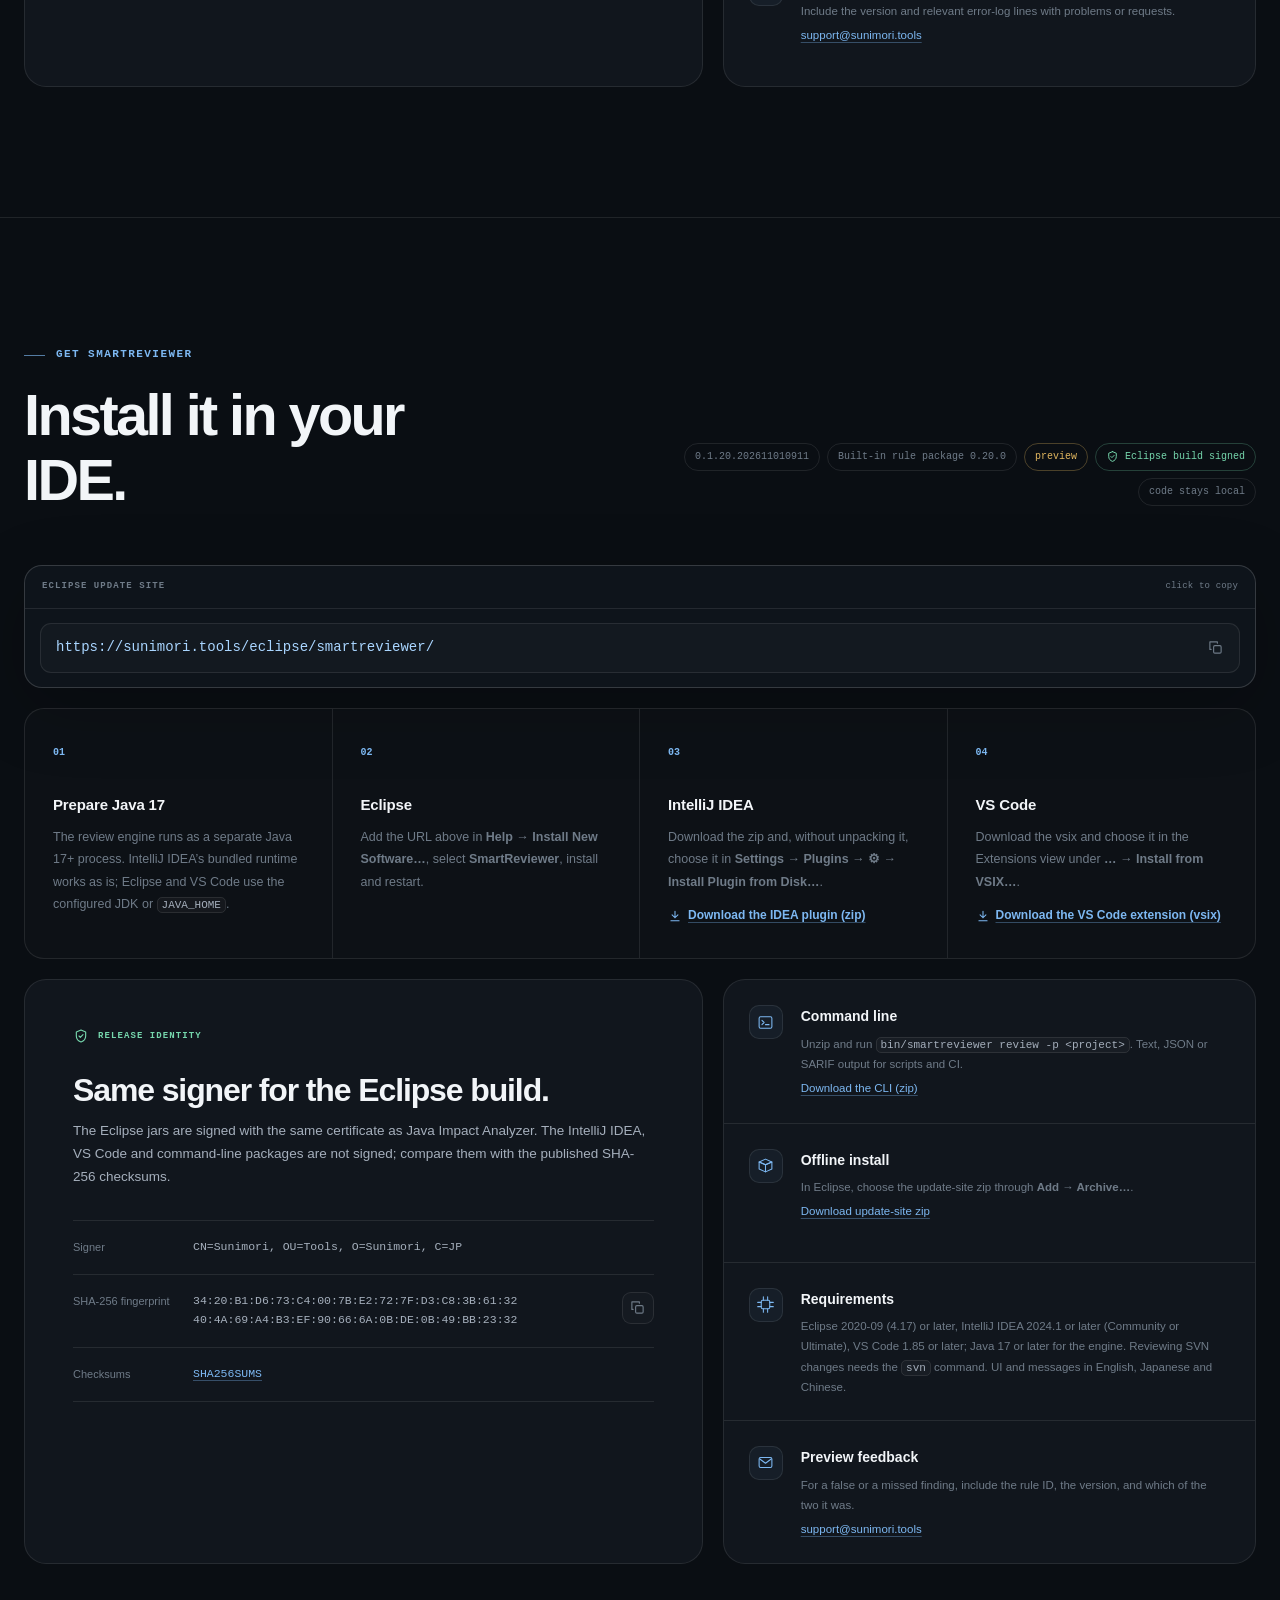
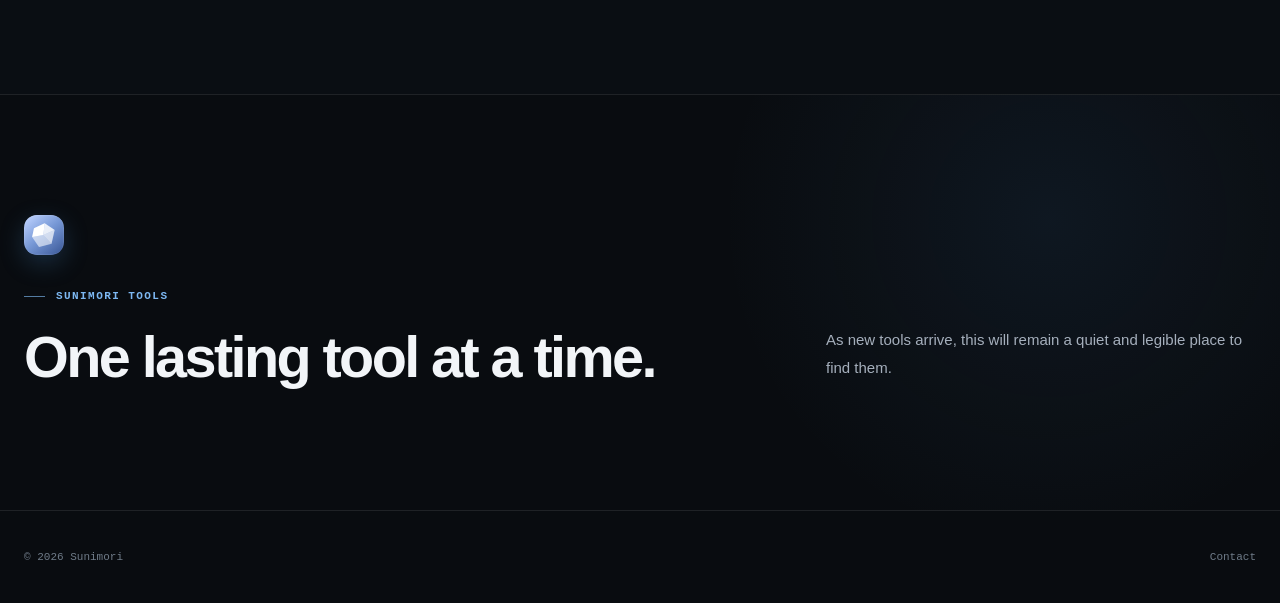
==== commit 6f37341c: "Link the SmartReviewer card to the rule page The rule page (smartreviewer/rules/) comes with the Sma" ====
--- a/index.html
+++ b/index.html
@@ -134,6 +134,7 @@
             </ul>
             <div class="tool-actions">
               <a class="button button-light" href="#install-smartreviewer"><span data-i18n="installNow">導入する</span><svg viewBox="0 0 24 24" aria-hidden="true"><use href="#icon-arrow"></use></svg></a>
+              <a class="text-link" href="smartreviewer/rules/"><span data-i18n="srRulesLink">組み込み規則の一覧と例</span><svg viewBox="0 0 24 24" aria-hidden="true"><use href="#icon-arrow"></use></svg></a>
             </div>
           </div>
           <div class="tool-panel" aria-label="SmartReviewer sample findings">
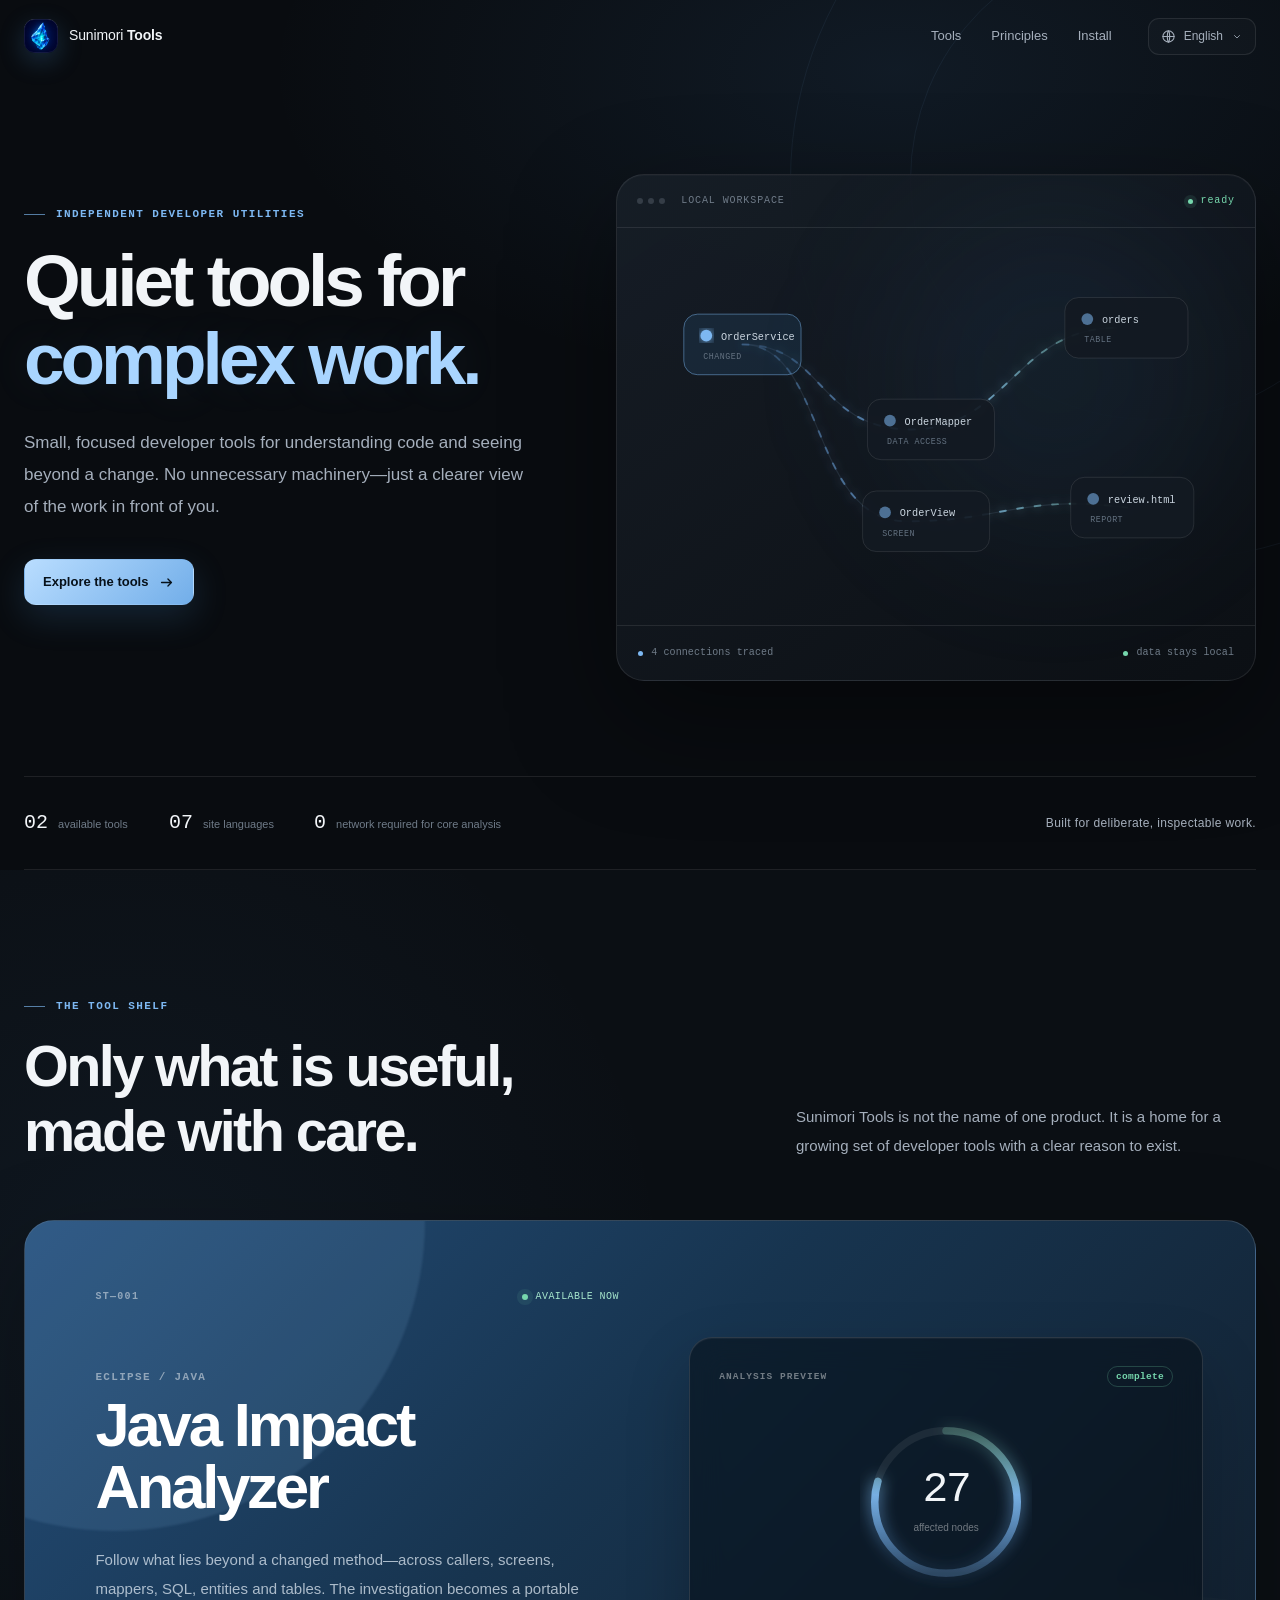
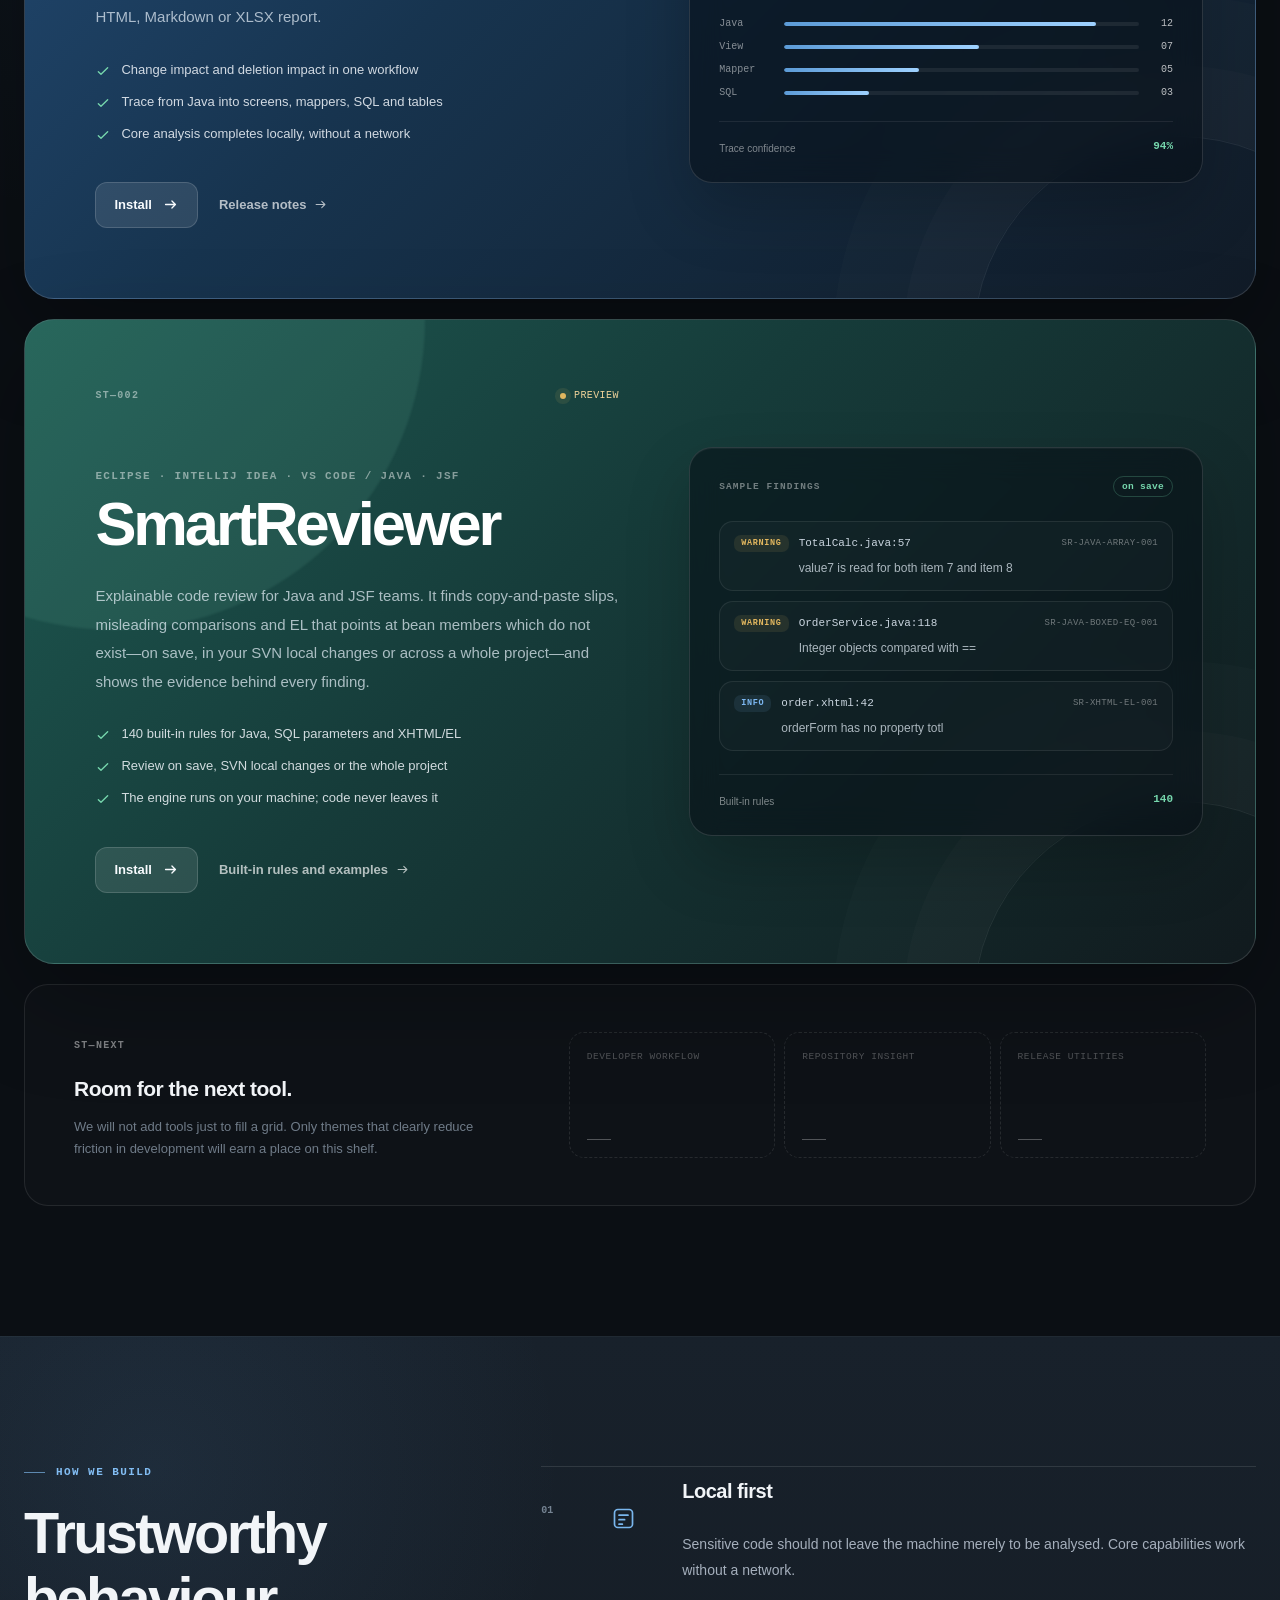
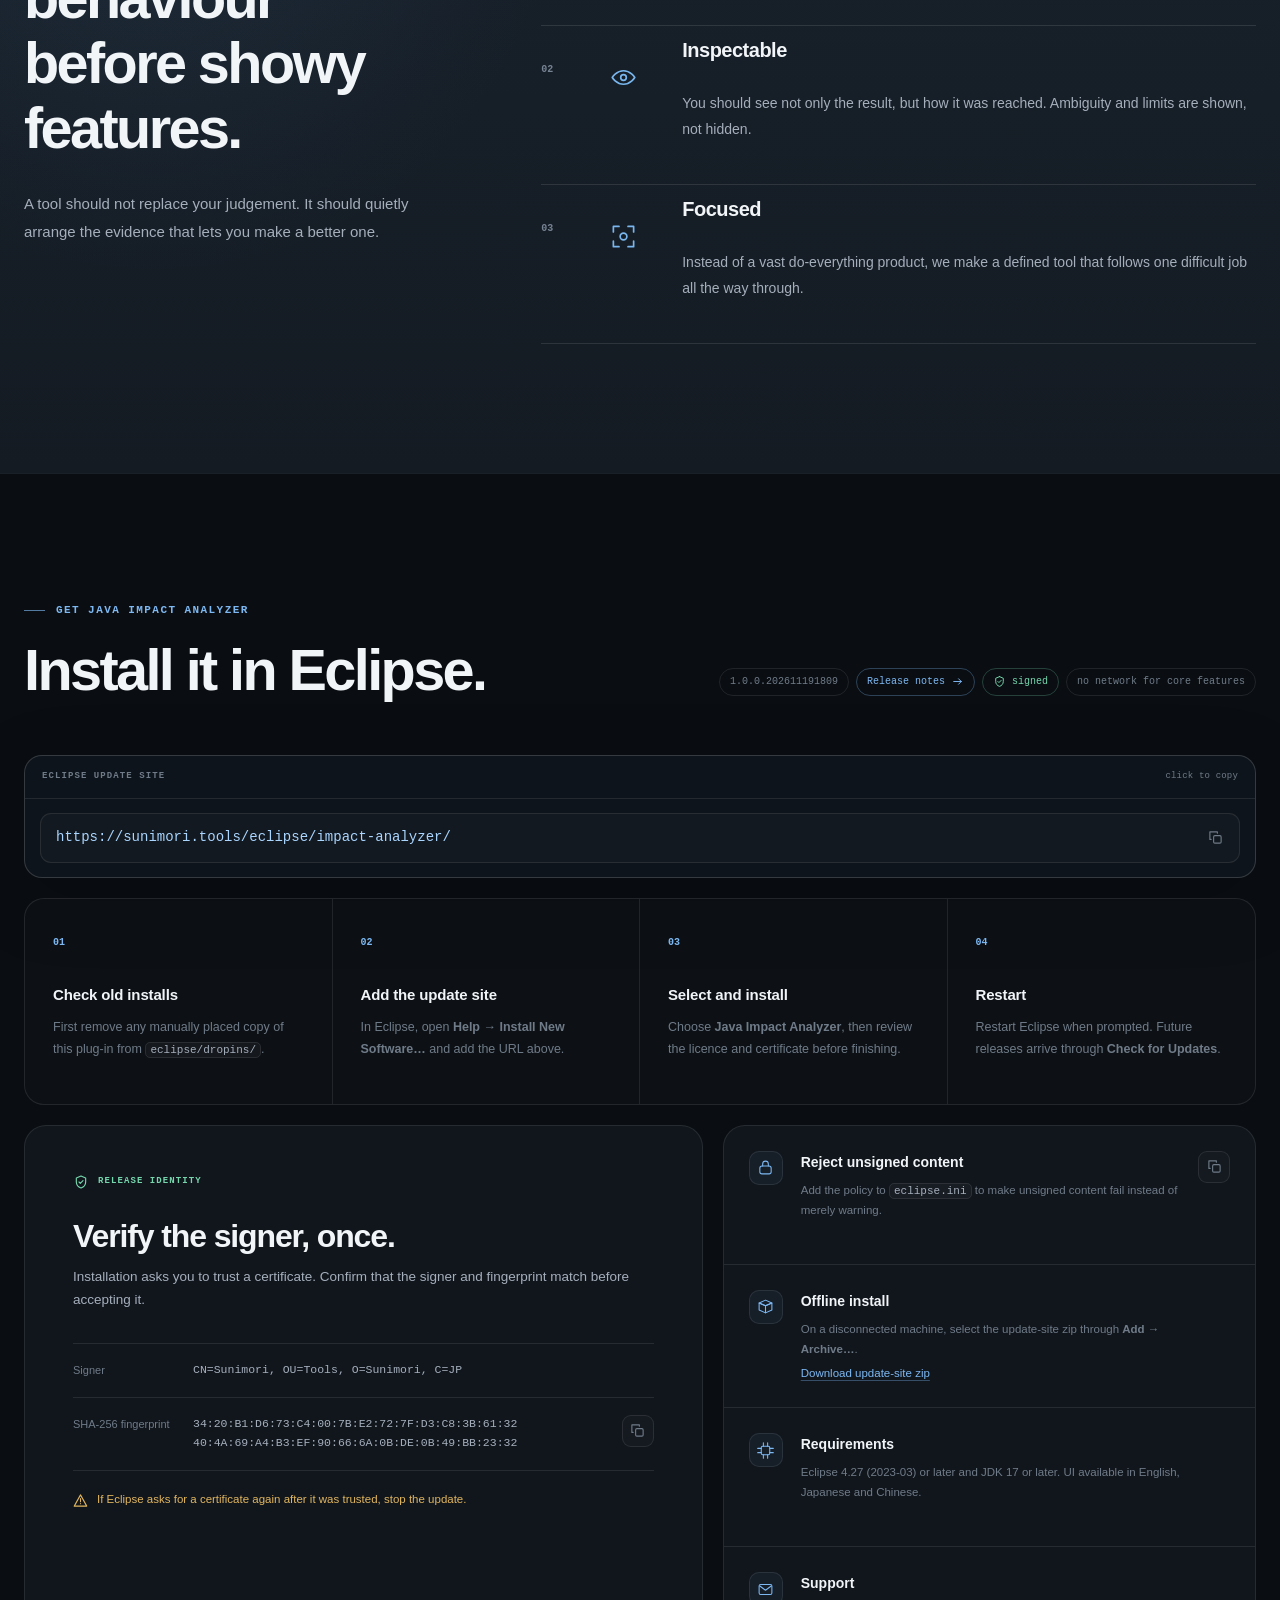
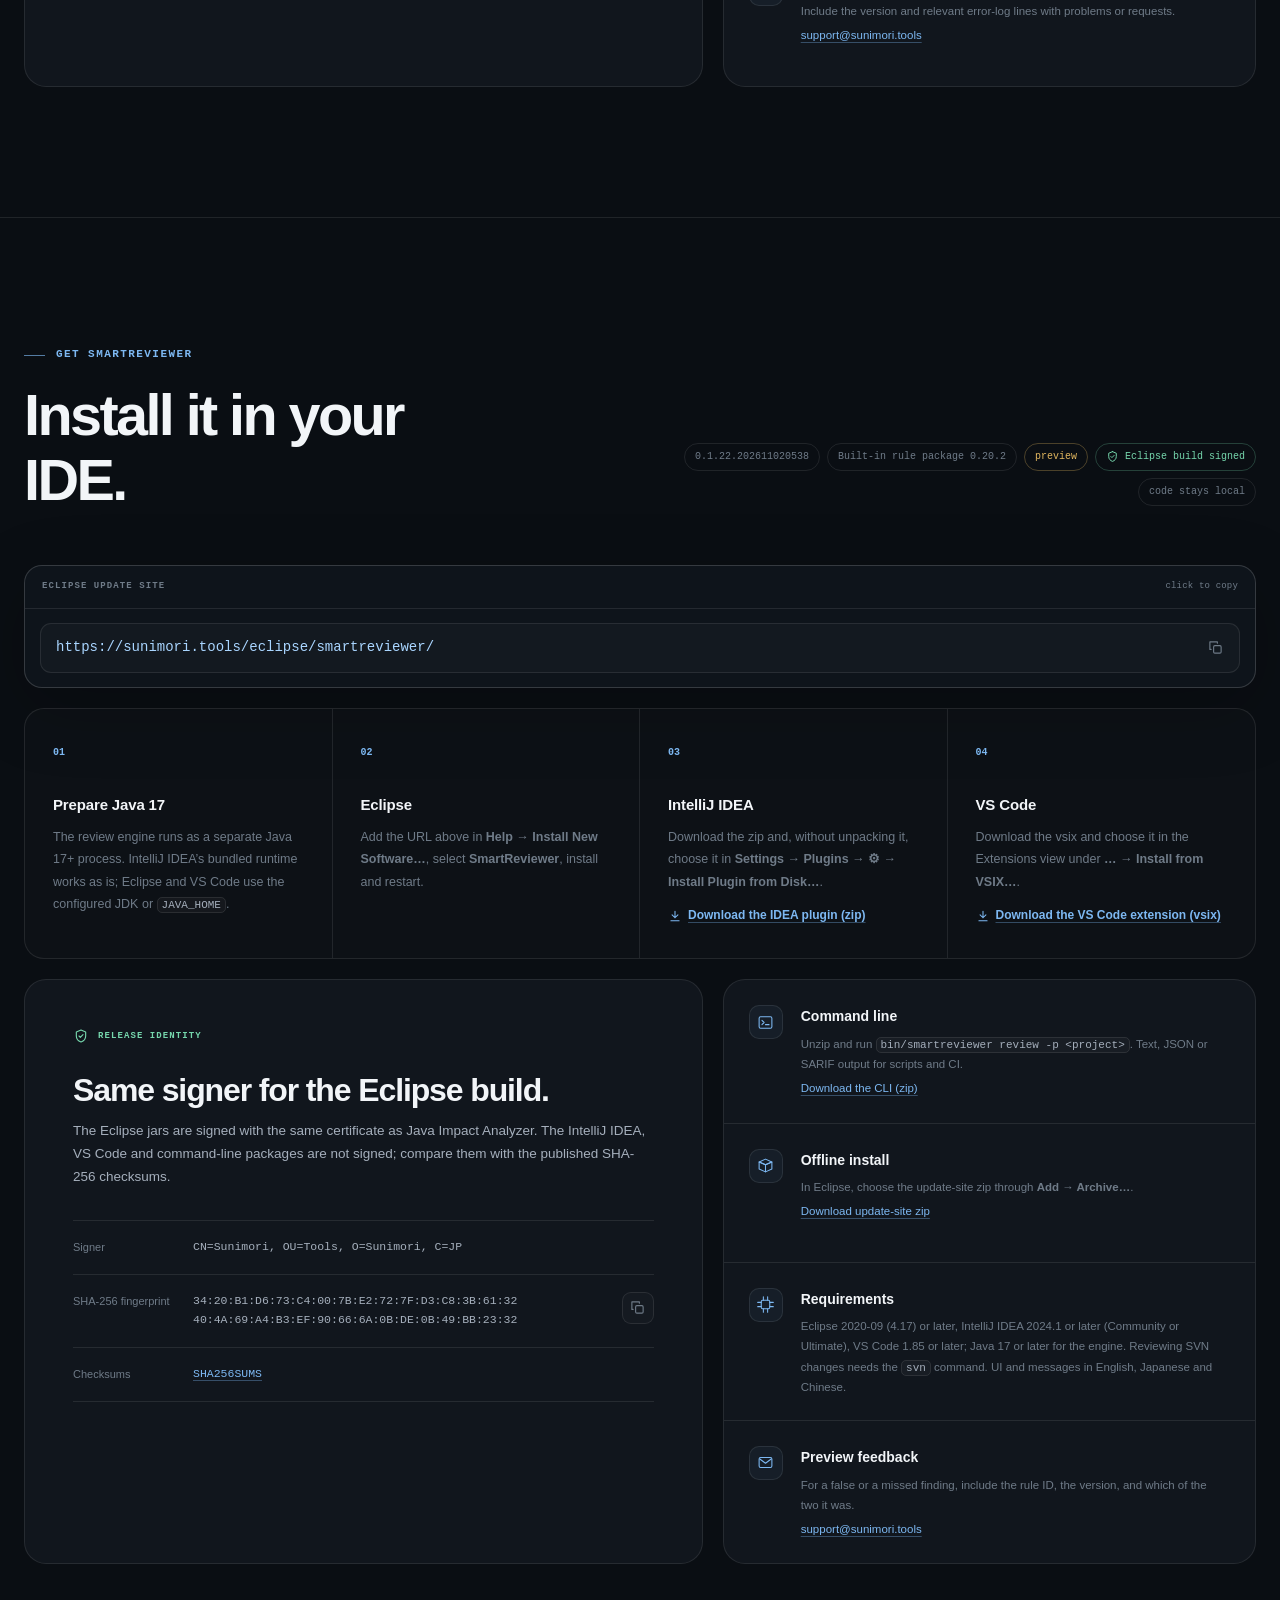
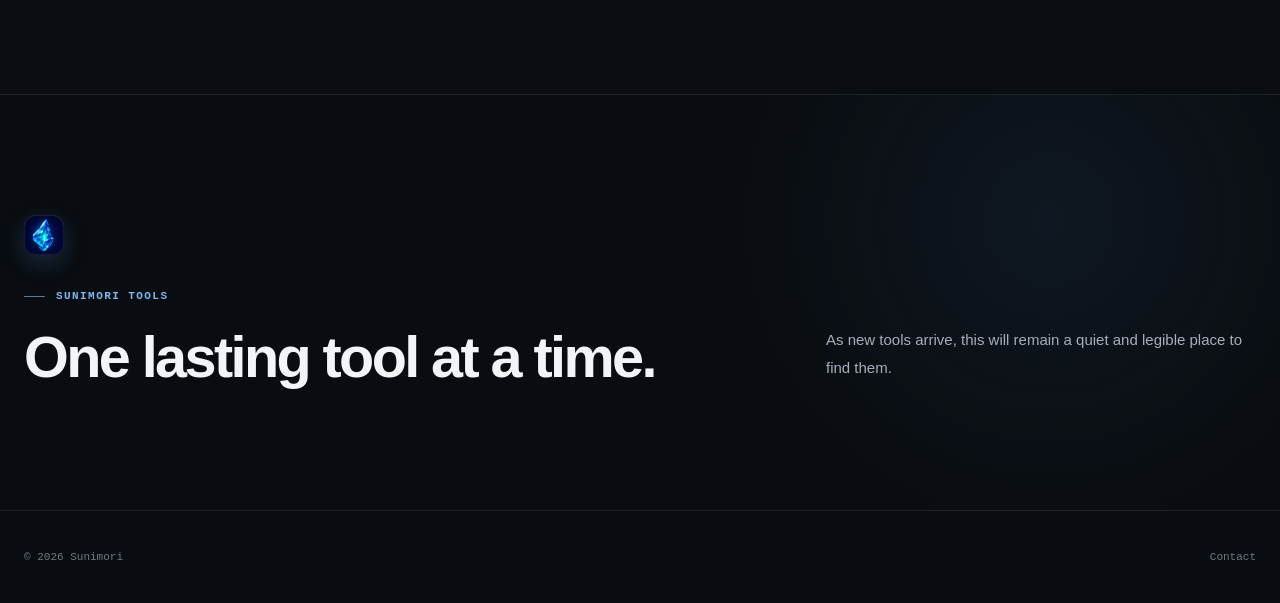
==== commit 52e3a979: "Link the Java Impact Analyzer release notes from the page The card and the version badge link to imp" ====
--- a/index.html
+++ b/index.html
@@ -109,6 +109,7 @@
             </ul>
             <div class="tool-actions">
               <a class="button button-light" href="#install"><span data-i18n="installNow">導入する</span><svg viewBox="0 0 24 24" aria-hidden="true"><use href="#icon-arrow"></use></svg></a>
+              <a class="text-link" href="impact-analyzer/changelog/"><span data-i18n="changelog">更新履歴</span><svg viewBox="0 0 24 24" aria-hidden="true"><use href="#icon-arrow"></use></svg></a>
             </div>
           </div>
           <div class="tool-panel" aria-label="Java Impact Analyzer summary">
@@ -170,7 +171,7 @@
       <div class="wrap">
         <div class="install-heading reveal">
           <div><p class="eyebrow"><span></span><span data-i18n="installEyebrow">Get Java Impact Analyzer</span></p><h2 data-i18n="installTitle">Eclipse に導入する。</h2></div>
-          <div class="release-badges"><span id="plugin-version">1.0.0.202608250719</span><span class="signed"><svg viewBox="0 0 24 24" aria-hidden="true"><use href="#icon-shield"></use></svg><span data-i18n="signed">署名済み</span></span><span data-i18n="networkOptional">コア機能は通信不要</span></div>
+          <div class="release-badges"><span id="plugin-version">1.0.0.202608250719</span><a href="impact-analyzer/changelog/"><span data-i18n="changelog">更新履歴</span><svg viewBox="0 0 24 24" aria-hidden="true"><use href="#icon-arrow"></use></svg></a><span class="signed"><svg viewBox="0 0 24 24" aria-hidden="true"><use href="#icon-shield"></use></svg><span data-i18n="signed">署名済み</span></span><span data-i18n="networkOptional">コア機能は通信不要</span></div>
         </div>
         <div class="install-console reveal">
           <div class="console-label"><span data-i18n="updateSite">ECLIPSE UPDATE SITE</span><em data-i18n="copyHint">クリックしてコピー</em></div>
--- a/assets/site.css
+++ b/assets/site.css
@@ -235,6 +235,8 @@
 .release-badges .signed { color: var(--green); border-color: rgba(118,215,173,.25); }
 .release-badges .preview { color: var(--amber); border-color: rgba(225,182,95,.3); }
 .release-badges > span[hidden] { display: none; }
+.release-badges > a { min-height: 28px; display: inline-flex; align-items: center; gap: 6px; padding: 0 10px; border: 1px solid rgba(125,184,242,.3); border-radius: 99px; color: var(--blue); font: 10px/1 var(--mono); text-decoration: none; transition: color .18s ease, border-color .18s ease, background .18s ease; }
+.release-badges > a:hover { color: var(--blue-bright); border-color: rgba(169,213,255,.5); background: rgba(125,184,242,.08); }
 .panel-summary[hidden] { display: none; }
 /* The feature sentences lose their leading number while the rule count is unknown: keep the first letter a capital. */
 .feature-list li > span::first-letter { text-transform: uppercase; }
